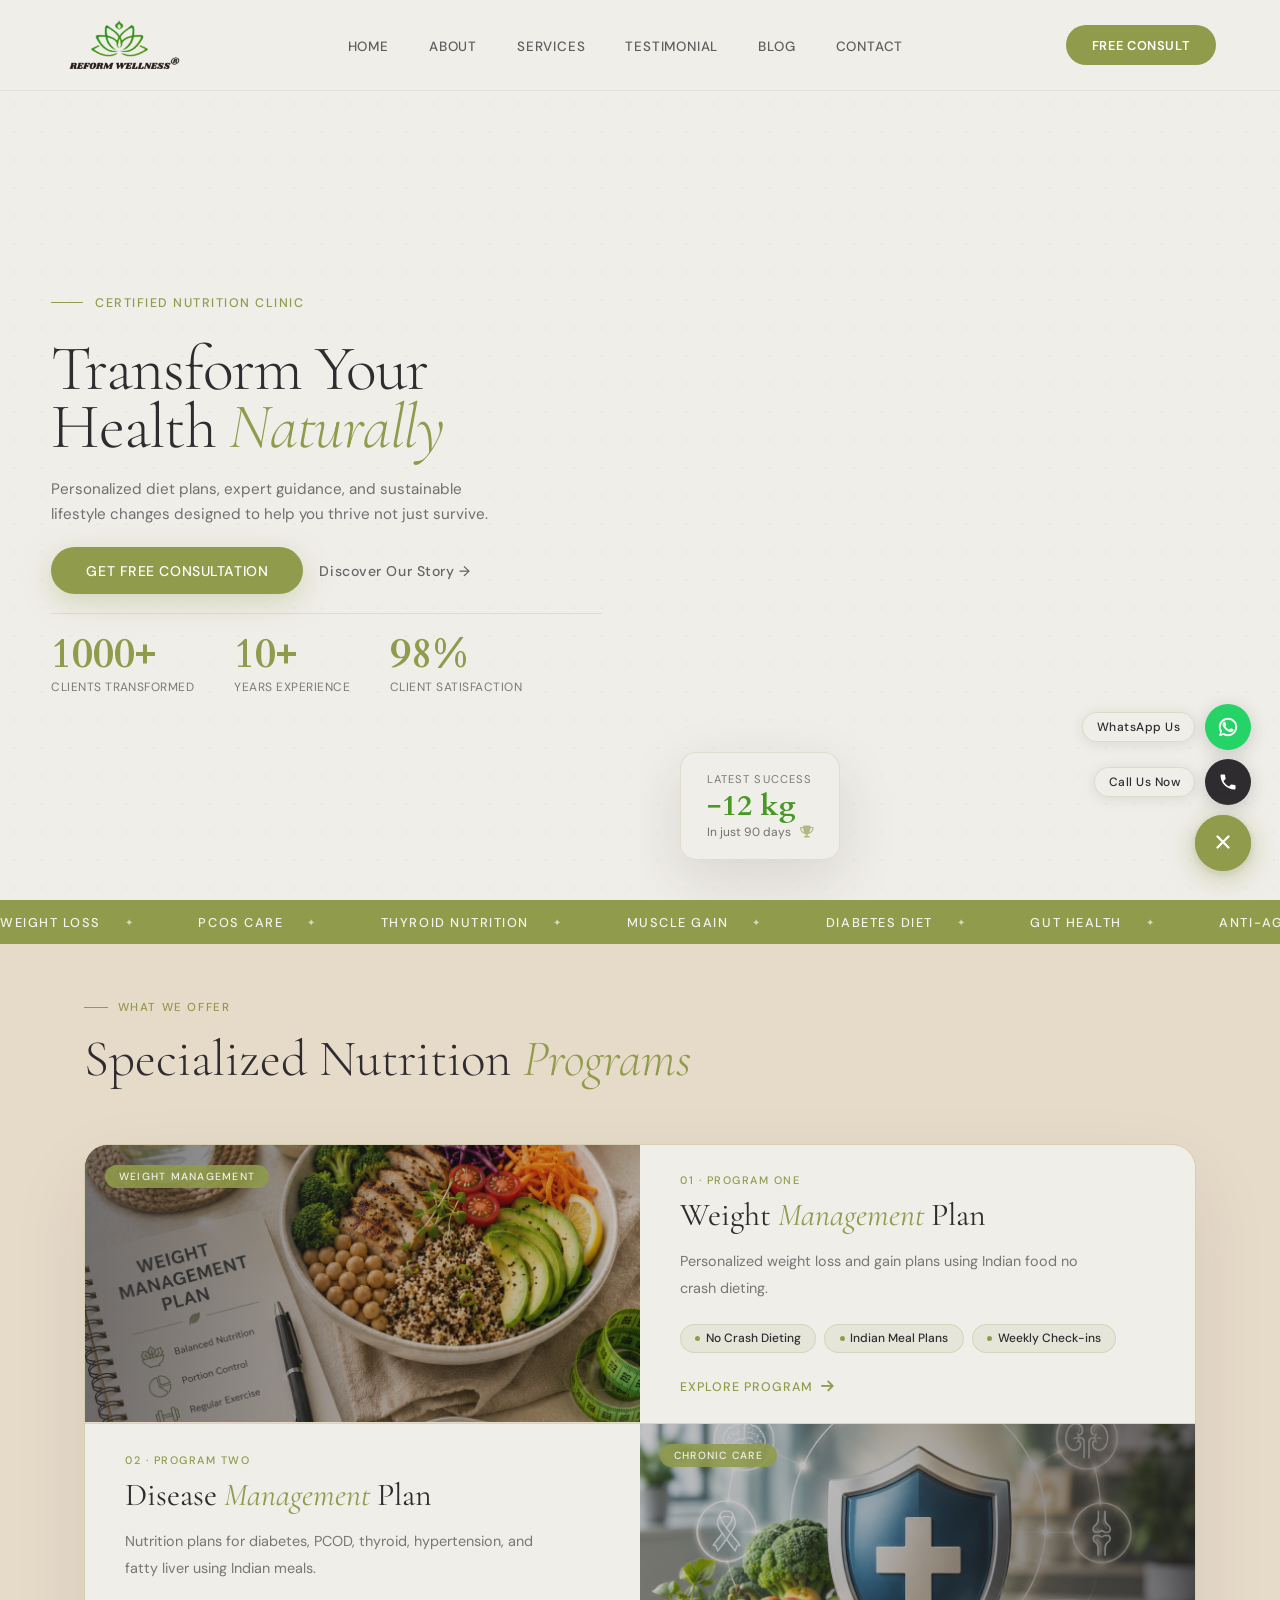
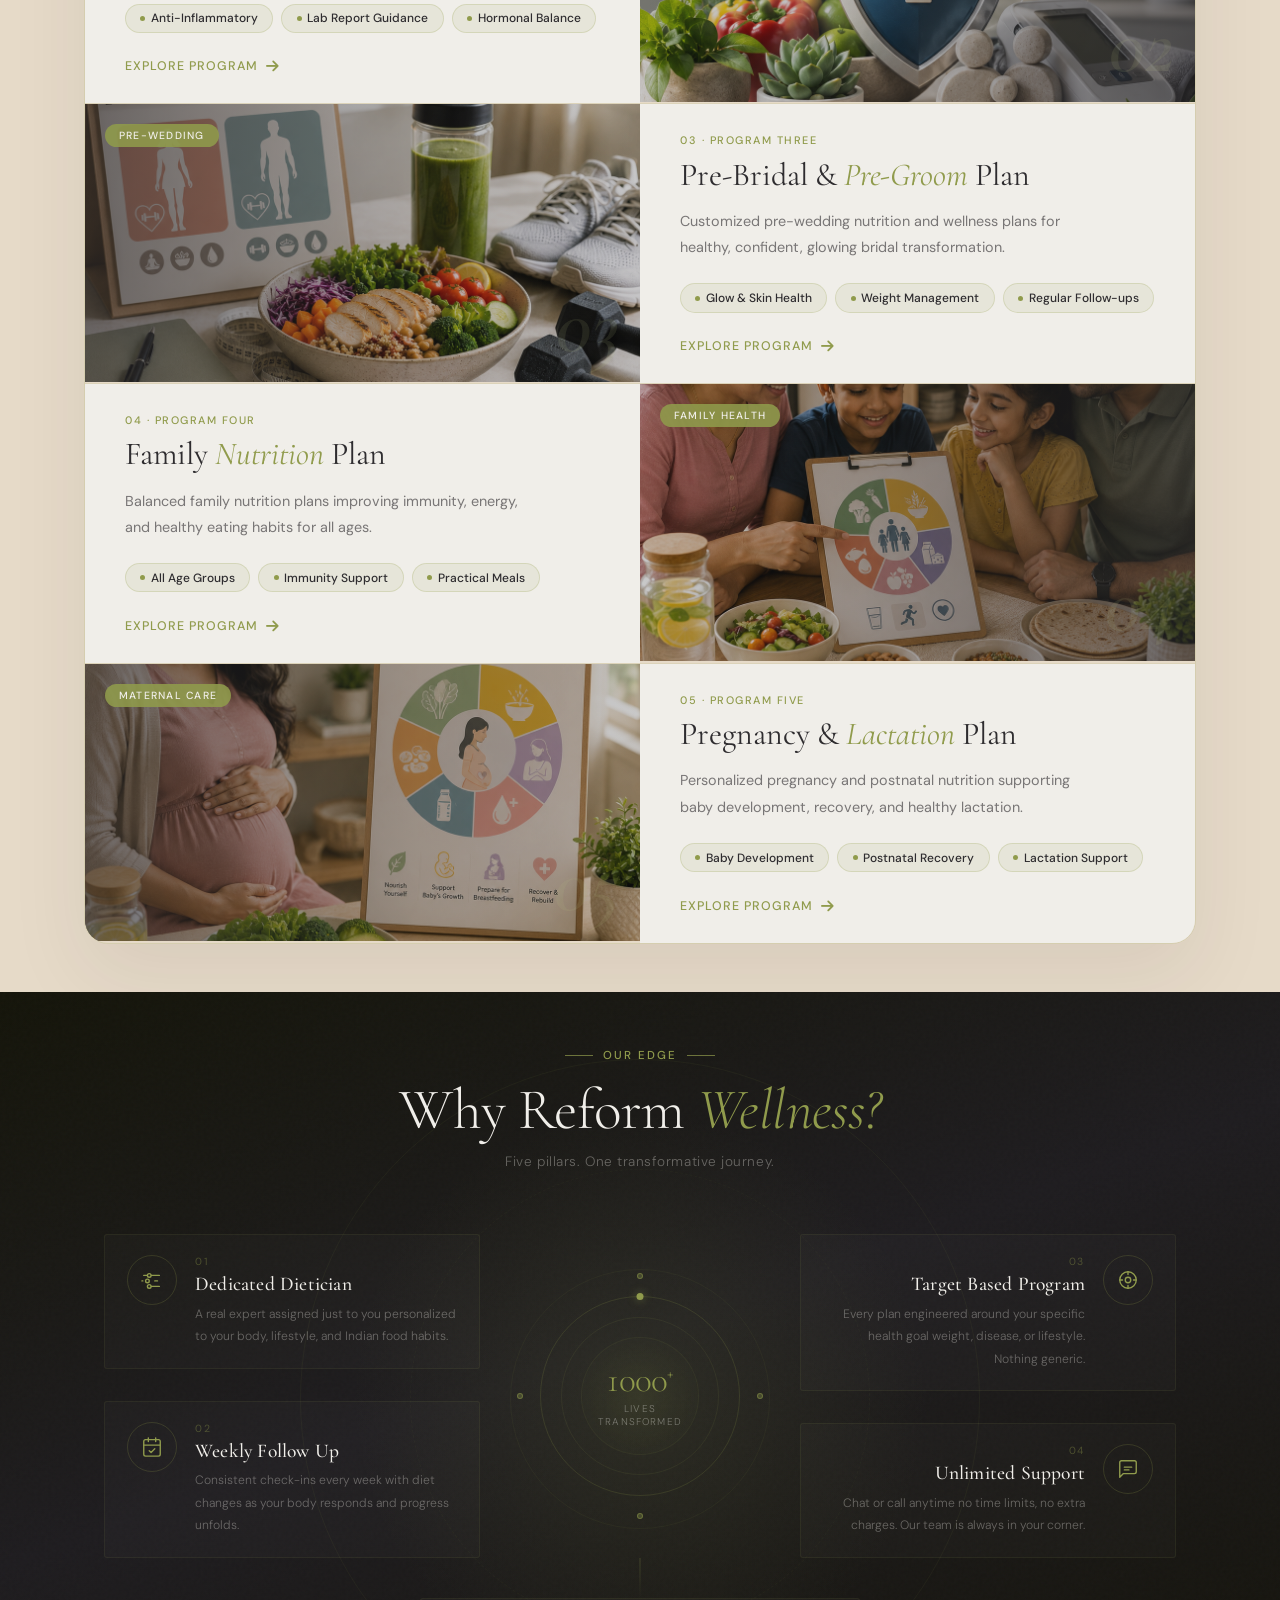
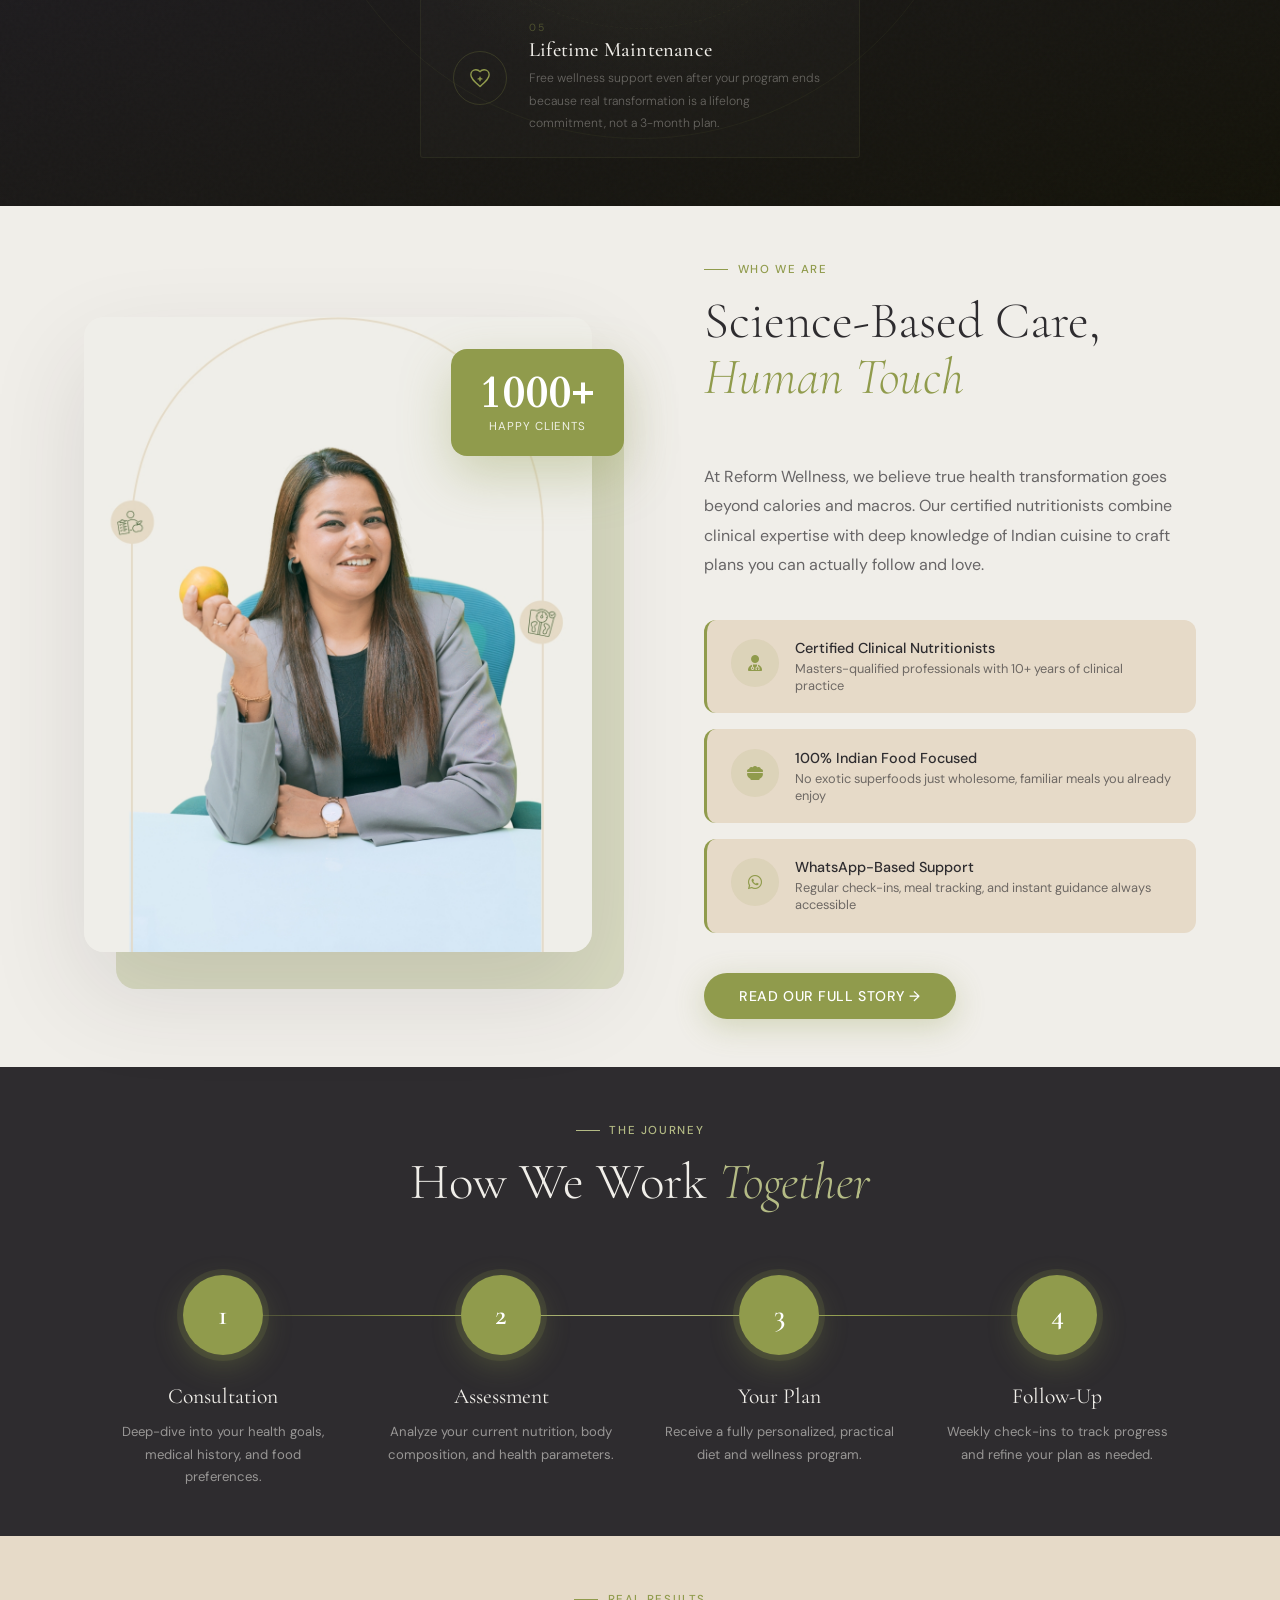
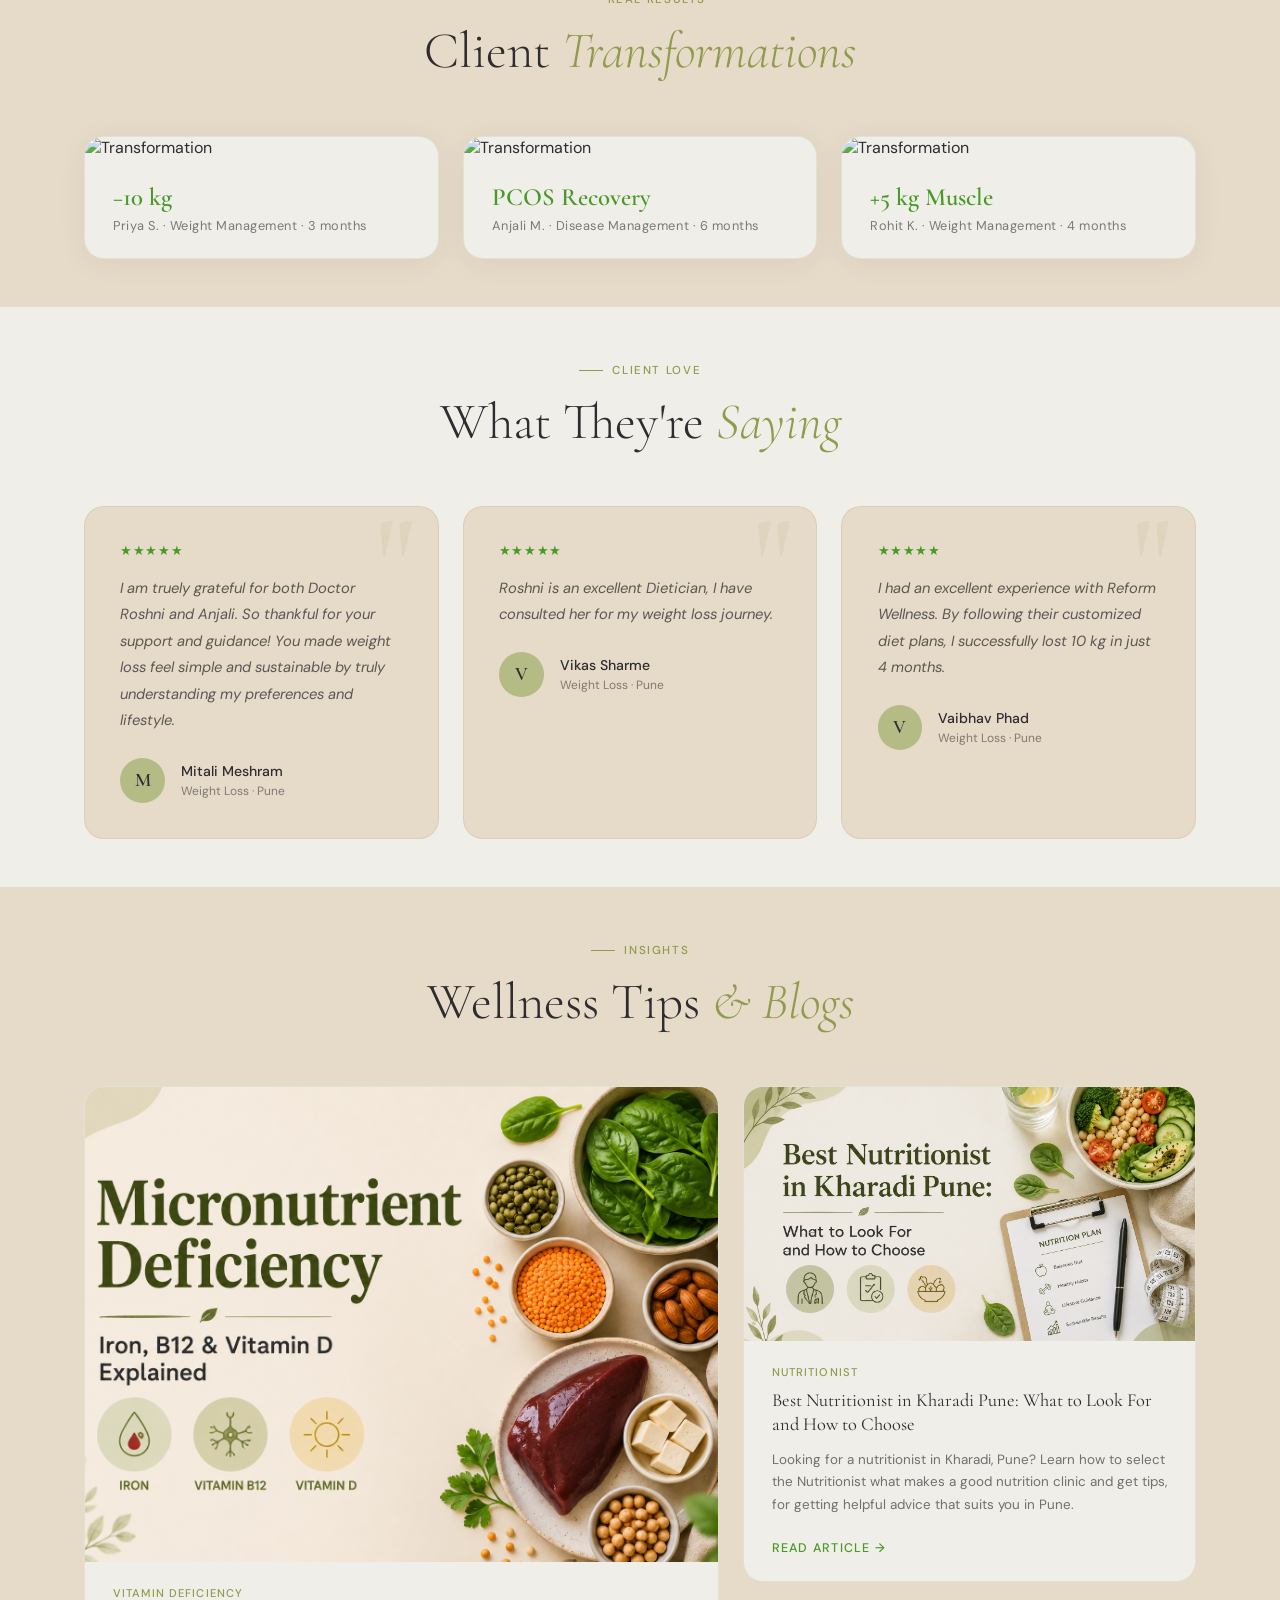
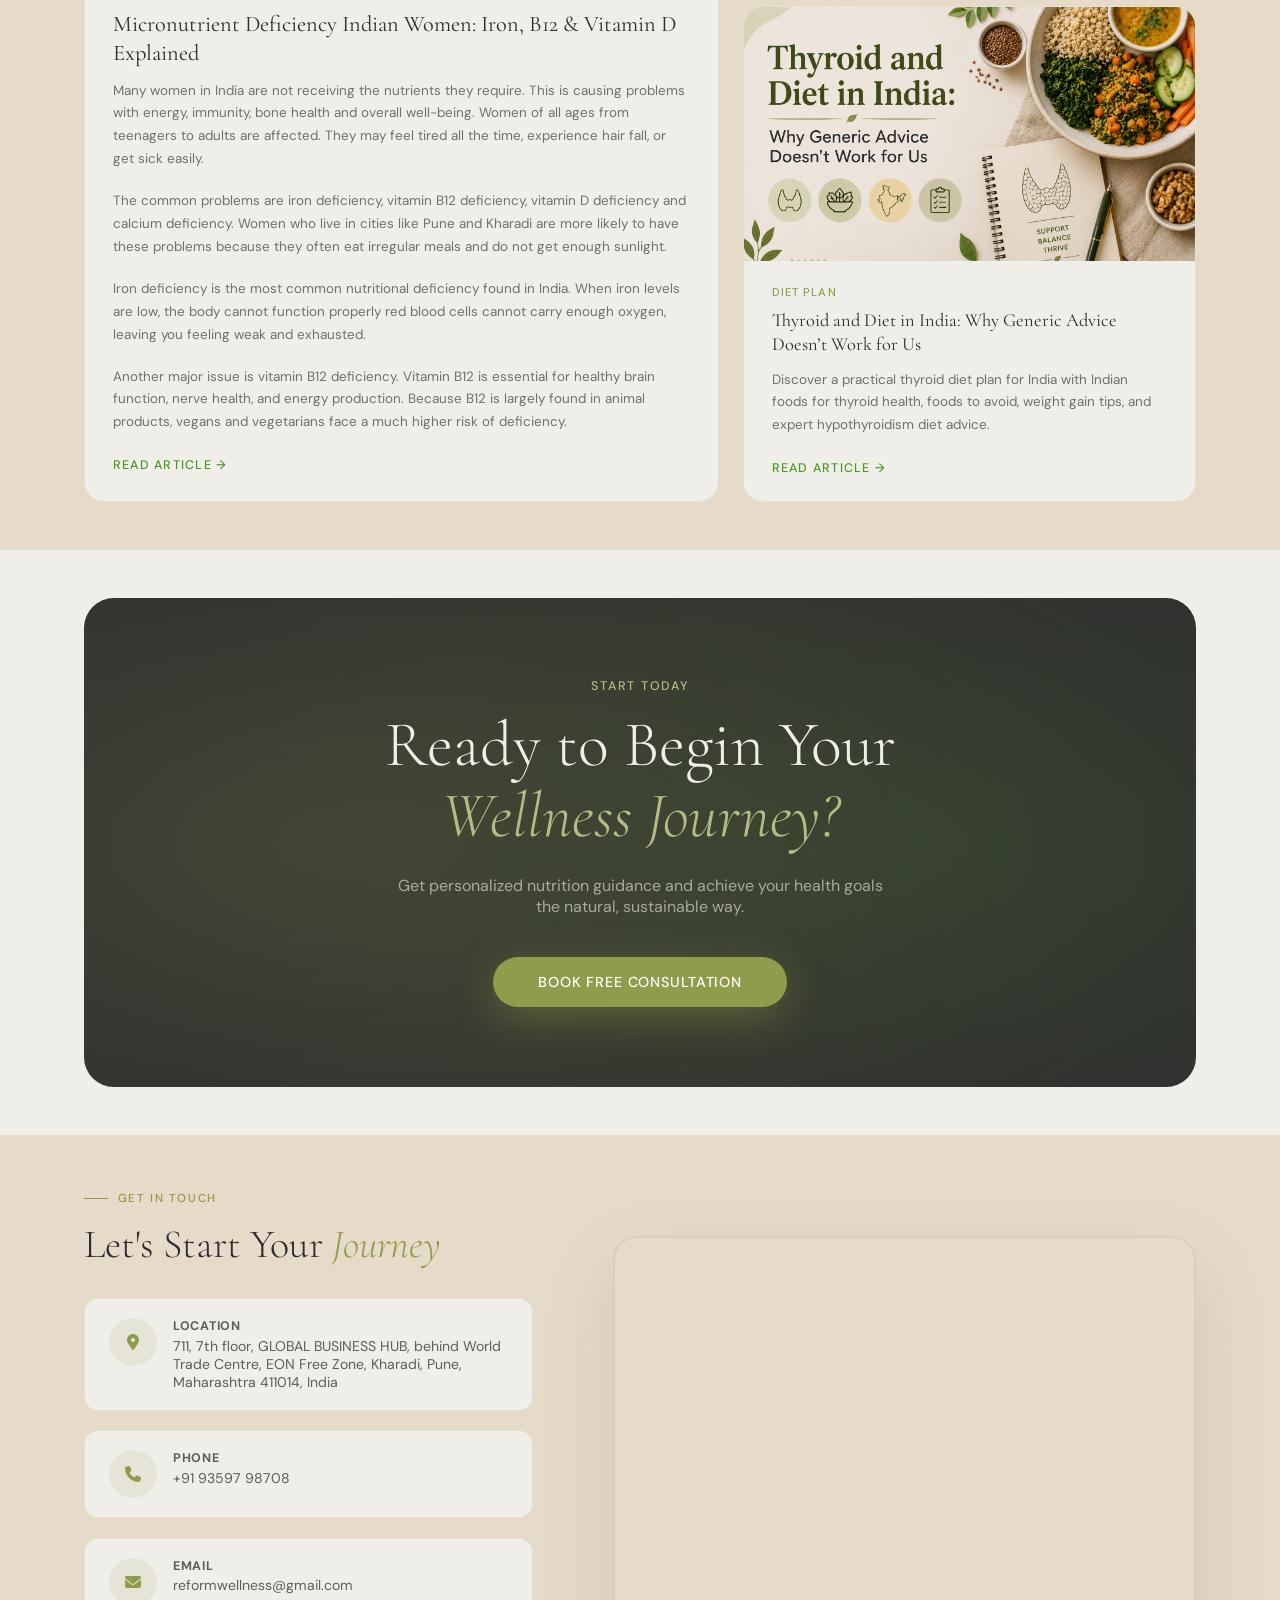
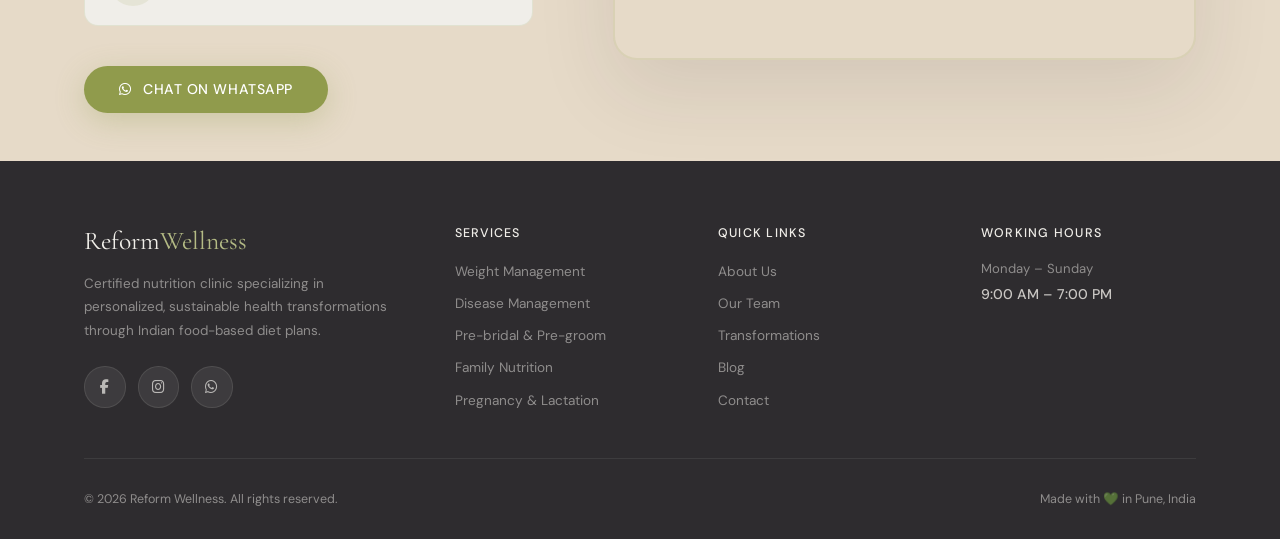
==== index.html @ aa0cdbda "updates" ====
<!DOCTYPE html>
<html lang="en">

<head>
    <meta charset="UTF-8" />
    <meta name="viewport" content="width=device-width, initial-scale=1.0" />
    <title>Reform Wellness- Nutrition & Diet Clinic</title>
    <link rel="icon" type="image/x-icon" href="/favicon_io/favicon.ico" />
    <link rel="stylesheet" href="https://cdnjs.cloudflare.com/ajax/libs/font-awesome/6.7.2/css/all.min.css" />
    <link
        href="https://fonts.googleapis.com/css2?family=Cormorant+Garamond:ital,wght@0,300;0,400;0,600;1,300;1,400&family=DM+Sans:wght@300;400;500;600&display=swap"
        rel="stylesheet" />
    <link href="https://fonts.googleapis.com/css2?family=Cardo:wght@400;700&display=swap" rel="stylesheet">
    <link rel="stylesheet" href="/css/style.css">
</head>

<body>

    <div id="navbar"></div>

    <section class="hero">
        <div class="hero-bg-pattern"></div>
        <div class="hero-left">
            <span class="hero-tag">Certified Nutrition Clinic</span>
            <h1 class="hero-h1">
                <span>Transform Your</span><br>
                <span>Health</span>
                <em>Naturally</em>
            </h1>
            <p class="hero-sub">Personalized diet plans, expert guidance, and sustainable lifestyle changes designed to
                help you thrive not just survive.</p>
            <div class="hero-actions">
                <a href="https://wa.me/919359798708" target="_blank" class="btn-primary">Get Free Consultation</a>
                <a href="#about" class="btn-ghost">Discover Our Story →</a>
            </div>
            <div class="hero-stats">
                <div>
                    <div class="hero-stat-num">1000+</div>
                    <div class="hero-stat-label">Clients Transformed</div>
                </div>
                <div>
                    <div class="hero-stat-num">10+</div>
                    <div class="hero-stat-label">Years Experience</div>
                </div>
                <div>
                    <div class="hero-stat-num">98%</div>
                    <div class="hero-stat-label">Client Satisfaction</div>
                </div>
            </div>
        </div>
        <div class="hero-right">
            <div class="hero-img-overlay"></div>
            <div class="hero-badge">
                <div class="hero-badge-title">Latest Success</div>
                <div class="hero-badge-val">−12 kg</div>
                <div class="hero-badge-sub">In just 90 days <i class="fa-solid fa-trophy"></i></div>
            </div>
        </div>
    </section>

    <div class="marquee-wrap">
        <div class="marquee-track">
            <span class="marquee-item">Weight Loss</span>
            <span class="marquee-item">PCOS Care</span>
            <span class="marquee-item">Thyroid Nutrition</span>
            <span class="marquee-item">Muscle Gain</span>
            <span class="marquee-item">Diabetes Diet</span>
            <span class="marquee-item">Gut Health</span>
            <span class="marquee-item">Anti-Aging Nutrition</span>
            <span class="marquee-item">Indian Meal Plans</span>
            <span class="marquee-item">Weight Loss</span>
            <span class="marquee-item">PCOS Care</span>
            <span class="marquee-item">Thyroid Nutrition</span>
            <span class="marquee-item">Muscle Gain</span>
            <span class="marquee-item">Diabetes Diet</span>
            <span class="marquee-item">Gut Health</span>
            <span class="marquee-item">Anti-Aging Nutrition</span>
            <span class="marquee-item">Indian Meal Plans</span>
        </div>
    </div>

    <section class="services" id="services">
        <div class="container">

            <div class="fade-up">
                <span class="section-label">What We Offer</span>
                <h2 class="section-title">Specialized Nutrition <em>Programs</em></h2>
            </div>

            <div class="services-grid fade-up">

                <!-- 01 Weight Management -->
                <div class="svc-row">
                    <div class="svc-img-col">
                        <img src="/images/services/weight-management.webp" alt="Weight Management Plan" />
                        <div class="svc-img-overlay"></div>
                        <span class="svc-img-tag">Weight Management</span>
                        <span class="svc-img-num">01</span>
                    </div>
                    <div class="svc-text-col">
                        <div class="svc-prog-num">01 · Program One</div>
                        <h3 class="svc-title">Weight <em>Management</em> Plan</h3>
                        <p class="svc-desc">
                            Personalized weight loss and gain plans using Indian food no crash dieting.
                        </p>
                        <div class="svc-pills">
                            <span class="svc-pill"><span class="svc-pill-dot"></span>No Crash Dieting</span>
                            <span class="svc-pill"><span class="svc-pill-dot"></span>Indian Meal Plans</span>
                            <span class="svc-pill"><span class="svc-pill-dot"></span>Weekly Check-ins</span>
                        </div>
                        <a href="/services/#weight-management" class="svc-link">Explore Program <i
                                class="fa-solid fa-arrow-right"></i></a>
                    </div>
                </div>

                <!-- 02 Disease Management -->
                <div class="svc-row flip">
                    <div class="svc-text-col">
                        <div class="svc-prog-num">02 · Program Two</div>
                        <h3 class="svc-title">Disease <em>Management</em> Plan</h3>
                        <p class="svc-desc">
                            Nutrition plans for diabetes, PCOD, thyroid, hypertension, and fatty liver using Indian
                            meals.
                        </p>
                        <div class="svc-pills">
                            <span class="svc-pill"><span class="svc-pill-dot"></span>Anti-Inflammatory</span>
                            <span class="svc-pill"><span class="svc-pill-dot"></span>Lab Report Guidance</span>
                            <span class="svc-pill"><span class="svc-pill-dot"></span>Hormonal Balance</span>
                        </div>
                        <a href="/services/#disease-management" class="svc-link">Explore Program <i
                                class="fa-solid fa-arrow-right"></i></a>
                    </div>
                    <div class="svc-img-col">
                        <img src="/images/services/disease-management.webp" alt="Disease Management Plan" />
                        <div class="svc-img-overlay"></div>
                        <span class="svc-img-tag">Chronic Care</span>
                        <span class="svc-img-num">02</span>
                    </div>
                </div>

                <!-- 03 Pre-Bridal -->
                <div class="svc-row">
                    <div class="svc-img-col">
                        <img src="/images/services/pre-plan.webp" alt="Pre-Bridal & Pre-Groom Plan" />
                        <div class="svc-img-overlay"></div>
                        <span class="svc-img-tag">Pre-Wedding</span>
                        <span class="svc-img-num">03</span>
                    </div>
                    <div class="svc-text-col">
                        <div class="svc-prog-num">03 · Program Three</div>
                        <h3 class="svc-title">Pre-Bridal & <em>Pre-Groom</em> Plan</h3>
                        <p class="svc-desc">
                            Customized pre-wedding nutrition and wellness plans for healthy, confident, glowing bridal
                            transformation.
                        </p>
                        <div class="svc-pills">
                            <span class="svc-pill"><span class="svc-pill-dot"></span>Glow & Skin Health</span>
                            <span class="svc-pill"><span class="svc-pill-dot"></span>Weight Management</span>
                            <span class="svc-pill"><span class="svc-pill-dot"></span>Regular Follow-ups</span>
                        </div>
                        <a href="/services/#pre-plan" class="svc-link">Explore Program <i
                                class="fa-solid fa-arrow-right"></i></a>
                    </div>
                </div>

                <!-- 04 Family Nutrition -->
                <div class="svc-row flip">
                    <div class="svc-text-col">
                        <div class="svc-prog-num">04 · Program Four</div>
                        <h3 class="svc-title">Family <em>Nutrition</em> Plan</h3>
                        <p class="svc-desc">
                            Balanced family nutrition plans improving immunity, energy, and healthy eating habits for
                            all ages.
                        </p>
                        <div class="svc-pills">
                            <span class="svc-pill"><span class="svc-pill-dot"></span>All Age Groups</span>
                            <span class="svc-pill"><span class="svc-pill-dot"></span>Immunity Support</span>
                            <span class="svc-pill"><span class="svc-pill-dot"></span>Practical Meals</span>
                        </div>
                        <a href="/services/#family-plan" class="svc-link">Explore Program <i
                                class="fa-solid fa-arrow-right"></i></a>
                    </div>
                    <div class="svc-img-col">
                        <img src="/images/services/family-nutrition.webp" alt="Family Nutrition Plan" />
                        <div class="svc-img-overlay"></div>
                        <span class="svc-img-tag">Family Health</span>
                        <span class="svc-img-num">04</span>
                    </div>
                </div>

                <!-- 05 Pregnancy -->
                <div class="svc-row">
                    <div class="svc-img-col">
                        <img src="/images/services/pregnancy-plan.webp" alt="Pregnancy & Lactation Plan" />
                        <div class="svc-img-overlay"></div>
                        <span class="svc-img-tag">Maternal Care</span>
                        <span class="svc-img-num">05</span>
                    </div>
                    <div class="svc-text-col">
                        <div class="svc-prog-num">05 · Program Five</div>
                        <h3 class="svc-title">Pregnancy & <em>Lactation</em> Plan</h3>
                        <p class="svc-desc">
                            Personalized pregnancy and postnatal nutrition supporting baby development, recovery, and
                            healthy lactation.
                        </p>
                        <div class="svc-pills">
                            <span class="svc-pill"><span class="svc-pill-dot"></span>Baby Development</span>
                            <span class="svc-pill"><span class="svc-pill-dot"></span>Postnatal Recovery</span>
                            <span class="svc-pill"><span class="svc-pill-dot"></span>Lactation Support</span>
                        </div>
                        <a href="/services/#pregnancy-plan" class="svc-link">Explore Program <i
                                class="fa-solid fa-arrow-right"></i></a>
                    </div>
                </div>
            </div>
        </div>
    </section>

    <section class="why">

        <div class="why-grain"></div>

        <!-- Decorative orbit rings -->
        <div class="why-orbit why-orbit-1"></div>
        <div class="why-orbit why-orbit-2"></div>
        <div class="why-orbit why-orbit-3"></div>

        <div class="container">

            <!-- ── Section Header ── -->
            <div class="why-header fade-up">
                <div class="why-eyebrow">Our Edge</div>
                <h2 class="why-title">Why Reform <em>Wellness?</em></h2>
                <p class="why-subtitle">Five pillars. One transformative journey.</p>
            </div>

            <!-- ── Spoke Layout ── -->
            <div class="why-spoke-wrap fade-up fade-up-delay-1">

                <!-- Top 3-column row: Left | Center Ring | Right -->
                <div class="why-spoke-main">

                    <!-- LEFT column: pillars 01 & 02 -->
                    <div class="why-col">

                        <!-- Pillar 01 -->
                        <div class="why-pillar">
                            <div class="why-pillar-icon">
                                <svg viewBox="0 0 24 24">
                                    <path
                                        d="M20 7h-9m0 0a2 2 0 1 0-4 0m4 0a2 2 0 1 1-4 0M3 7h4m8 6h3m-9 0a2 2 0 1 0-4 0m4 0a2 2 0 1 1-4 0m-4 0h1m10 6h3M7 19a2 2 0 1 0 4 0m-4 0a2 2 0 1 1 4 0m0 0h9" />
                                </svg>
                            </div>
                            <div class="why-pillar-body">
                                <span class="why-pillar-num">01</span>
                                <h4 class="why-pillar-title">Dedicated Dietician</h4>
                                <p class="why-pillar-desc">A real expert assigned just to you personalized to your
                                    body, lifestyle, and Indian food habits.</p>
                            </div>
                            <div class="why-pillar-accent"></div>
                        </div>

                        <!-- Pillar 02 -->
                        <div class="why-pillar">
                            <div class="why-pillar-icon">
                                <svg viewBox="0 0 24 24">
                                    <rect x="3" y="4" width="18" height="18" rx="2" />
                                    <path d="M16 2v4M8 2v4M3 10h18M9 16l2 2 4-4" />
                                </svg>
                            </div>
                            <div class="why-pillar-body">
                                <span class="why-pillar-num">02</span>
                                <h4 class="why-pillar-title">Weekly Follow Up</h4>
                                <p class="why-pillar-desc">Consistent check-ins every week with diet changes as your
                                    body responds and progress unfolds.</p>
                            </div>
                            <div class="why-pillar-accent"></div>
                        </div>

                    </div><!-- /why-col left -->

                    <!-- CENTER: Ring with stat -->
                    <div class="why-center">
                        <div class="why-center-ring-outer">
                            <!-- spoke dots at edges -->
                            <div class="why-spoke-dot why-spoke-dot-l"></div>
                            <div class="why-spoke-dot why-spoke-dot-r"></div>
                            <div class="why-spoke-dot why-spoke-dot-tl"></div>
                            <div class="why-spoke-dot why-spoke-dot-bl"></div>

                            <div class="why-center-ring-mid">
                                <div class="why-center-ring-inner">
                                    <div class="why-center-num">1000<sup>+</sup></div>
                                    <div class="why-center-label">Lives<br>Transformed</div>
                                </div>
                            </div>
                        </div>
                    </div><!-- /why-center -->

                    <!-- RIGHT column: pillars 03 & 04 -->
                    <div class="why-col why-col-right">

                        <!-- Pillar 03 -->
                        <div class="why-pillar">
                            <div class="why-pillar-icon">
                                <svg viewBox="0 0 24 24">
                                    <circle cx="12" cy="12" r="9" />
                                    <circle cx="12" cy="12" r="3" />
                                    <path d="M12 3v3M12 18v3M3 12h3M18 12h3" />
                                </svg>
                            </div>
                            <div class="why-pillar-body">
                                <span class="why-pillar-num">03</span>
                                <h4 class="why-pillar-title">Target Based Program</h4>
                                <p class="why-pillar-desc">Every plan engineered around your specific health goal
                                    weight, disease, or lifestyle. Nothing generic.</p>
                            </div>
                            <div class="why-pillar-accent"></div>
                        </div>

                        <!-- Pillar 04 -->
                        <div class="why-pillar">
                            <div class="why-pillar-icon">
                                <svg viewBox="0 0 24 24">
                                    <path d="M21 15a2 2 0 0 1-2 2H7l-4 4V5a2 2 0 0 1 2-2h14a2 2 0 0 1 2 2z" />
                                    <path d="M8 10h8M8 13h5" />
                                </svg>
                            </div>
                            <div class="why-pillar-body">
                                <span class="why-pillar-num">04</span>
                                <h4 class="why-pillar-title">Unlimited Support</h4>
                                <p class="why-pillar-desc">Chat or call anytime no time limits, no extra charges. Our
                                    team is always in your corner.</p>
                            </div>
                            <div class="why-pillar-accent"></div>
                        </div>

                    </div><!-- /why-col right -->

                </div><!-- /why-spoke-main -->

                <!-- BOTTOM: Pillar 05 centered -->
                <div class="why-spoke-bottom fade-up fade-up-delay-2">
                    <div class="why-pillar-bottom">
                        <div class="why-pillar-icon">
                            <svg viewBox="0 0 24 24">
                                <path
                                    d="M12 21.35l-1.45-1.32C5.4 15.36 2 12.28 2 8.5 2 5.42 4.42 3 7.5 3c1.74 0 3.41.81 4.5 2.09C13.09 3.81 14.76 3 16.5 3 19.58 3 22 5.42 22 8.5c0 3.78-3.4 6.86-8.55 11.54L12 21.35z" />
                                <path d="M12 11v4M10 13h4" />
                            </svg>
                        </div>
                        <div class="why-pillar-body">
                            <span class="why-pillar-num">05</span>
                            <h4 class="why-pillar-title">Lifetime Maintenance</h4>
                            <p class="why-pillar-desc">Free wellness support even after your program ends because real
                                transformation is a lifelong commitment, not a 3-month plan.</p>
                        </div>
                        <div class="why-pillar-accent"></div>
                    </div>
                </div>
            </div>

        </div>
    </section>

    <section class="about" id="about">
        <div class="container">
            <div class="about-grid">
                <div class="about-img-wrap fade-up">
                    <div class="about-img-bg"></div>
                    <img src="/images/owner/owner6.webp" class="about-img" alt="Nutritionist" />
                    <div class="about-accent-card">
                        <div class="about-accent-num">1000+</div>
                        <div class="about-accent-txt">Happy Clients</div>
                    </div>
                </div>
                <div class="about-text fade-up">
                    <span class="section-label">Who We Are</span>
                    <h2 class="section-title">Science-Based Care,<br><em>Human Touch</em></h2>
                    <p class="about-body">At Reform Wellness, we believe true health transformation goes beyond calories
                        and macros. Our certified nutritionists combine clinical expertise with deep knowledge of Indian
                        cuisine to craft plans you can actually follow and love.</p>
                    <div class="about-features">
                        <div class="about-feat">
                            <span class="about-feat-icon"><i class="fa-solid fa-user-doctor"></i></span>
                            <div>
                                <div class="about-feat-title">Certified Clinical Nutritionists</div>
                                <div class="about-feat-desc">Masters-qualified professionals with 10+ years of clinical
                                    practice</div>
                            </div>
                        </div>
                        <div class="about-feat">
                            <span class="about-feat-icon"><i class="fa-solid fa-bowl-food"></i></span>
                            <div>
                                <div class="about-feat-title">100% Indian Food Focused</div>
                                <div class="about-feat-desc">No exotic superfoods just wholesome, familiar meals you
                                    already enjoy</div>
                            </div>
                        </div>
                        <div class="about-feat">
                            <span class="about-feat-icon"><i class="fa-brands fa-whatsapp"></i></span>
                            <div>
                                <div class="about-feat-title">WhatsApp-Based Support</div>
                                <div class="about-feat-desc">Regular check-ins, meal tracking, and instant guidance
                                    always accessible</div>
                            </div>
                        </div>
                    </div>
                    <a href="/about/" class="btn-primary" style="display:inline-block;">Read Our Full Story →</a>
                </div>
            </div>
        </div>
    </section>

    <section class="process" id="process">
        <div class="container">
            <div class="fade-up" style="text-align:center; margin-bottom:0;">
                <span class="section-label">The Journey</span>
                <h2 class="section-title" style="color:var(--light);">How We Work <em
                        style="color:var(--secondary);">Together</em></h2>
            </div>
            <div class="process-steps fade-up">
                <div class="process-step">
                    <div class="ps-num">1</div>
                    <h4 class="ps-title">Consultation</h4>
                    <p class="ps-desc">Deep-dive into your health goals, medical history, and food preferences.</p>
                </div>
                <div class="process-step">
                    <div class="ps-num">2</div>
                    <h4 class="ps-title">Assessment</h4>
                    <p class="ps-desc">Analyze your current nutrition, body composition, and health parameters.</p>
                </div>
                <div class="process-step">
                    <div class="ps-num">3</div>
                    <h4 class="ps-title">Your Plan</h4>
                    <p class="ps-desc">Receive a fully personalized, practical diet and wellness program.</p>
                </div>
                <div class="process-step">
                    <div class="ps-num">4</div>
                    <h4 class="ps-title">Follow-Up</h4>
                    <p class="ps-desc">Weekly check-ins to track progress and refine your plan as needed.</p>
                </div>
            </div>
        </div>
    </section>

    <section class="transforms">
        <div class="container">
            <div class="fade-up" style="text-align:center;">
                <span class="section-label">Real Results</span>
                <h2 class="section-title">Client <em>Transformations</em></h2>
            </div>
            <div class="transforms-grid fade-up">
                <div class="transform-card">
                    <img src="https://images.unsplash.com/photo-1571019614242-c5c5dee9f50b?w=500&q=80"
                        class="transform-img" alt="Transformation" />
                    <div class="transform-body">
                        <div class="transform-result">−10 kg</div>
                        <div class="transform-name">Priya S. · Weight Management · 3 months</div>
                    </div>
                </div>
                <div class="transform-card">
                    <img src="https://images.unsplash.com/photo-1544367567-0f2fcb009e0b?w=500&q=80"
                        class="transform-img" alt="Transformation" />
                    <div class="transform-body">
                        <div class="transform-result">PCOS Recovery</div>
                        <div class="transform-name">Anjali M. · Disease Management · 6 months</div>
                    </div>
                </div>
                <div class="transform-card">
                    <img src="https://images.unsplash.com/photo-1534438327276-14e5300c3a48?w=500&q=80"
                        class="transform-img" alt="Transformation" />
                    <div class="transform-body">
                        <div class="transform-result">+5 kg Muscle</div>
                        <div class="transform-name">Rohit K. · Weight Management · 4 months</div>
                    </div>
                </div>
            </div>
        </div>
    </section>

    <section class="testimonials">
        <div class="container">
            <div class="fade-up" style="text-align:center;">
                <span class="section-label">Client Love</span>
                <h2 class="section-title">What They're <em>Saying</em></h2>
            </div>
            <div class="testi-grid fade-up">
                <div class="testi-card">
                    <div class="testi-stars">★★★★★</div>
                    <p class="testi-quote">I am truely grateful for both Doctor Roshni and Anjali. So thankful for your
                        support and guidance! You made weight loss feel simple and sustainable by truly understanding my
                        preferences and lifestyle.</p>
                    <div class="testi-author">
                        <div class="testi-avatar">M</div>
                        <div>
                            <div class="testi-name">Mitali Meshram</div>
                            <div class="testi-meta">Weight Loss · Pune</div>
                        </div>
                    </div>
                </div>
                <div class="testi-card">
                    <div class="testi-stars">★★★★★</div>
                    <p class="testi-quote">Roshni is an excellent Dietician, I have consulted her for my weight loss
                        journey.</p>
                    <div class="testi-author">
                        <div class="testi-avatar">V</div>
                        <div>
                            <div class="testi-name">Vikas Sharme</div>
                            <div class="testi-meta">Weight Loss · Pune</div>
                        </div>
                    </div>
                </div>
                <div class="testi-card">
                    <div class="testi-stars">★★★★★</div>
                    <p class="testi-quote">I had an excellent experience with Reform Wellness. By following their
                        customized diet plans, I successfully lost 10 kg in just 4 months.</p>
                    <div class="testi-author">
                        <div class="testi-avatar">V</div>
                        <div>
                            <div class="testi-name">Vaibhav Phad</div>
                            <div class="testi-meta">Weight Loss · Pune</div>
                        </div>
                    </div>
                </div>
            </div>
        </div>
    </section>

    <section class="blog" id="blog">
        <div class="container">
            <div class="fade-up" style="text-align:center;">
                <span class="section-label">Insights</span>
                <h2 class="section-title">Wellness Tips <em>&amp; Blogs</em></h2>
            </div>
            <div class="blog-grid fade-up">
                <div class="blog-card featured">
                    <img src="images/blog/vitamin.webp" class="blog-img" alt="Blog" />
                    <div class="blog-body">
                        <div class="blog-tag">Vitamin Deficiency</div>
                        <h4 class="blog-title">Micronutrient Deficiency Indian Women: Iron, B12 & Vitamin D Explained
                        </h4>
                        <p class="blog-excerpt">Many women in India are not receiving the nutrients they require. This
                            is causing problems with energy, immunity, bone health and overall well-being. Women of all
                            ages from teenagers to adults are affected. They may feel tired all the time, experience
                            hair fall, or get sick easily.
                        </p>
                        <p class="blog-excerpt">The common problems are iron deficiency, vitamin B12 deficiency, vitamin
                            D deficiency and calcium deficiency. Women who live in cities like Pune and Kharadi are more
                            likely to have these problems because they often eat irregular meals and do not get enough
                            sunlight.
                        </p>
                        <p class="blog-excerpt">Iron deficiency is the most common nutritional deficiency found in
                            India. When iron levels are low, the body cannot function properly red blood cells cannot
                            carry enough oxygen, leaving you feeling weak and exhausted.
                        </p>
                        <p class="blog-excerpt">Another major issue is vitamin B12 deficiency. Vitamin B12 is essential
                            for healthy brain function, nerve health, and energy production. Because B12 is largely
                            found in animal products, vegans and vegetarians face a much higher risk of deficiency.
                        </p>
                        <a href="blog/" class="blog-link">Read Article →</a>
                    </div>
                </div>
                <div class="blog-right-col">
                    <div class="blog-card">
                        <img src="images/blog/best-nutrition.webp" class="blog-img" alt="Blog" />
                        <div class="blog-body">
                            <div class="blog-tag">Nutritionist</div>
                            <h4 class="blog-title">Best Nutritionist in Kharadi Pune: What to Look For and How to Choose
                            </h4>
                            <p class="blog-excerpt">Looking for a nutritionist in Kharadi, Pune? Learn how to select the
                                Nutritionist what makes a good nutrition clinic and get tips, for getting helpful advice
                                that suits you in Pune.</p>
                            <a href="blog/" class="blog-link">Read Article →</a>
                        </div>
                    </div>
                    <div class="blog-card">
                        <img src="images/blog/diet-plan.webp" class="blog-img" alt="Blog" />
                        <div class="blog-body">
                            <div class="blog-tag">Diet Plan</div>
                            <h4 class="blog-title">Thyroid and Diet in India: Why Generic Advice Doesn’t Work for Us
                            </h4>
                            <p class="blog-excerpt">Discover a practical thyroid diet plan for India with Indian foods
                                for thyroid health, foods to avoid, weight gain tips, and expert hypothyroidism diet
                                advice.</p>
                            <a href="blog/" class="blog-link">Read Article →</a>
                        </div>
                    </div>
                </div>
            </div>
        </div>
    </section>

    <section class="cta">
        <div class="container">
            <div class="cta-inner fade-up">
                <p class="cta-label">Start Today</p>
                <h2 class="cta-title">Ready to Begin Your<br><em>Wellness Journey?</em></h2>
                <p class="cta-sub">Get personalized nutrition guidance and achieve your health goals the natural,
                    sustainable way.</p>
                <a href="https://wa.me/919359798708" target="_blank" class="cta-btn">Book Free Consultation</a>
            </div>
        </div>
    </section>

    <section class="contact" id="contact">
        <div class="container">
            <div class="contact-grid">
                <div class="contact-info fade-up">
                    <span class="section-label">Get In Touch</span>
                    <h2 class="section-title">Let's Start Your <em>Journey</em></h2>
                    <div class="contact-items" style="margin-top:2rem;">
                        <div class="contact-item">
                            <span class="contact-icon"><i class="fa-solid fa-location-dot"></i></span>
                            <div class="contact-text"><strong>Location</strong>711, 7th floor, GLOBAL BUSINESS HUB,
                                behind World Trade Centre, EON Free Zone, Kharadi, Pune, Maharashtra 411014, India</div>
                        </div>
                        <div class="contact-item">
                            <span class="contact-icon"><i class="fa-solid fa-phone"></i></span>
                            <div class="contact-text"><strong>Phone</strong>+91 93597 98708</div>
                        </div>
                        <div class="contact-item">
                            <span class="contact-icon"> <i class="fa-solid fa-envelope"></i></span>
                            <div class="contact-text"><strong>Email</strong>reformwellness@gmail.com</div>
                        </div>
                    </div>
                    <a href="https://wa.me/919359798708" target="_blank" class="btn-primary contact-wa-btn"
                        style="display:inline-block;"><i class="fa-brands fa-whatsapp"></i> Chat on WhatsApp</a>
                </div>
                <div class="contact-map fade-up">

                    <iframe src="https://www.google.com/maps?q=Reform+Wellness+Clinic+Pune&output=embed" width="100%"
                        height="420" style="border:0; display:block;" allowfullscreen="" loading="lazy"
                        referrerpolicy="no-referrer-when-downgrade">
                    </iframe>

                </div>
            </div>
        </div>
    </section>

    <div id="footer"></div>

    <div class="rw-fab-wrap" id="rwFabWrap">
        <div class="rw-fab-options" id="rwFabOpts">
            <a href="https://wa.me/919359798708" target="_blank" class="rw-fab-option" aria-label="Chat on WhatsApp">
                <span class="rw-fab-label">WhatsApp Us</span>
                <div class="rw-fab-icon rw-wa">
                    <svg width="22" height="22" viewBox="0 0 24 24" fill="none" aria-hidden="true">
                        <path
                            d="M17.472 14.382c-.297-.149-1.758-.867-2.03-.967-.273-.099-.471-.148-.67.15-.197.297-.767.966-.94 1.164-.173.199-.347.223-.644.075-.297-.15-1.255-.463-2.39-1.475-.883-.788-1.48-1.761-1.653-2.059-.173-.297-.018-.458.13-.606.134-.133.298-.347.446-.52.149-.174.198-.298.298-.497.099-.198.05-.371-.025-.52-.075-.149-.669-1.612-.916-2.207-.242-.579-.487-.5-.669-.51-.173-.008-.371-.01-.57-.01-.198 0-.52.074-.792.372-.272.297-1.04 1.016-1.04 2.479 0 1.462 1.065 2.875 1.213 3.074.149.198 2.096 3.2 5.077 4.487.709.306 1.262.489 1.694.625.712.227 1.36.195 1.871.118.571-.085 1.758-.719 2.006-1.413.248-.694.248-1.289.173-1.413-.074-.124-.272-.198-.57-.347z"
                            fill="white" />
                        <path
                            d="M12 2C6.477 2 2 6.477 2 12c0 1.89.525 3.659 1.438 5.168L2 22l4.978-1.402A9.96 9.96 0 0012 22c5.523 0 10-4.477 10-10S17.523 2 12 2zm0 18a8 8 0 01-4.145-1.155l-.295-.175-3.087.87.872-3.011-.193-.31A8 8 0 1112 20z"
                            fill="white" />
                    </svg>
                </div>
            </a>
            <a href="tel:+919359798708" class="rw-fab-option" aria-label="Call us">
                <span class="rw-fab-label">Call Us Now</span>
                <div class="rw-fab-icon rw-call">
                    <svg width="20" height="20" viewBox="0 0 24 24" fill="none" aria-hidden="true">
                        <path
                            d="M6.6 10.8c1.4 2.8 3.8 5.1 6.6 6.6l2.2-2.2c.3-.3.7-.4 1-.2 1.1.4 2.3.6 3.6.6.6 0 1 .4 1 1V20c0 .6-.4 1-1 1C10.6 21 3 13.4 3 4c0-.6.4-1 1-1h3.5c.6 0 1 .4 1 1 0 1.3.2 2.5.6 3.6.1.3 0 .7-.2 1L6.6 10.8z"
                            fill="white" />
                    </svg>
                </div>
            </a>
        </div>
        <div class="rw-fab-main-wrap">
            <div class="rw-fab-pulse"></div>
            <div class="rw-fab-pulse rw-p2"></div>
            <button class="rw-fab-main rw-open" id="rwFabBtn" aria-label="Contact options">
                <span class="rw-ic-msg" aria-hidden="true">
                    <svg width="24" height="24" viewBox="0 0 24 24" fill="none">
                        <path
                            d="M8 12h.01M12 12h.01M16 12h.01M21 12c0 4.418-4.03 8-9 8a9.863 9.863 0 01-4.255-.949L3 20l1.395-3.72C3.512 15.042 3 13.574 3 12c0-4.418 4.03-8 9-8s9 3.582 9 8z"
                            stroke="white" stroke-width="2" stroke-linecap="round" stroke-linejoin="round" />
                    </svg>
                </span>
                <span class="rw-ic-close" aria-hidden="true">
                    <svg width="22" height="22" viewBox="0 0 24 24" fill="none">
                        <path d="M18 6L6 18M6 6l12 12" stroke="white" stroke-width="2.5" stroke-linecap="round" />
                    </svg>
                </span>
            </button>
        </div>
    </div>

    <script src="/js/main.js"></script>
</body>

</html>
---- css/style.css ----
:root {
    --primary: #909B4C;
    --dark: #2E2C2F;
    --secondary: #B4BB85;
    --accent: #489926;
    --light: #F0EEE9;
    --soft: #E6DAC8;
    --drawer-ease: cubic-bezier(0.76, 0, 0.24, 1);
}

*,
*::before,
*::after {
    box-sizing: border-box;
    margin: 0;
    padding: 0;
}

html {
    scroll-behavior: smooth;
}

body {
    font-family: 'DM Sans', sans-serif;
    background: var(--light);
    color: var(--dark);
    overflow-x: clip;
    padding-top: 90px;
}

html,
body {
    overflow-x: clip;
    width: 100%;
    max-width: 100%;
}

body.menu-open {
    overflow: hidden;
}

.serif {
    font-family: 'Cormorant Garamond', serif;
}

#navbar {
    position: fixed;
    top: 0;
    left: 0;
    right: 0;
    z-index: 100000;
    width: 100%;
    overflow: hidden;
}

#navbar nav {
    width: 100%;
    max-width: 100vw;
    position: relative;
    z-index: 9999;
    display: flex;
    align-items: center;
    justify-content: space-between;
    padding: 1.0rem 5%;
    background: rgba(240, 238, 233, 0.92);
    backdrop-filter: blur(18px);
    -webkit-backdrop-filter: blur(18px);
    border-bottom: 1px solid rgba(144, 155, 76, 0.15);
    transition: all 0.3s ease;
    box-sizing: border-box;
}

#navbar nav.scrolled {
    padding: 1.0rem 5%;
    background: rgba(240, 238, 233, 0.98);
    box-shadow: 0 2px 30px rgba(46, 44, 47, 0.06);
}

#navbar .logo {
    display: flex;
    align-items: center;
}

#navbar .nav-logo {
    display: flex;
    align-items: center;
    justify-content: center;
    text-decoration: none;
}

#navbar .nav-logo img {
    height: 58px;
    width: auto;
    object-fit: contain;
    display: block;
    transition: transform 0.3s ease;
}

#navbar .nav-logo img:hover {
    transform: scale(1.04);
}

#navbar .nav-links {
    display: flex;
    gap: 2.5rem;
    list-style: none;
    align-items: center;
}

#navbar .nav-links a {
    text-decoration: none;
    color: var(--dark);
    font-size: 0.84rem;
    font-weight: 500;
    letter-spacing: 0.06em;
    text-transform: uppercase;
    opacity: 0.75;
    transition: all 0.25s ease;
}

#navbar .nav-links a:hover {
    opacity: 1;
    color: var(--primary);
}

#navbar .nav-links a.active {
    color: var(--primary);
    opacity: 1;
    position: relative;
}

#navbar .nav-links a.active::after {
    content: "";
    position: absolute;
    left: 0;
    bottom: -6px;
    width: 100%;
    height: 1.5px;
    background: var(--primary);
    border-radius: 10px;
}

#navbar .nav-cta {
    background: var(--primary);
    color: #fff;
    padding: 0.72rem 1.6rem;
    border-radius: 100px;
    font-size: 0.8rem;
    font-weight: 600;
    letter-spacing: 0.05em;
    text-decoration: none;
    text-transform: uppercase;
    transition: all 0.3s ease;
}

#navbar .nav-cta:hover {
    background: var(--accent);
    transform: translateY(-2px);
}

#navbar .mobile-cta {
    display: none;
}

#navbar .hamburger {
    display: none;
    flex-direction: column;
    justify-content: space-between;
    width: 30px;
    height: 22px;
    cursor: pointer;
    background: none;
    border: none;
    padding: 0;
    position: relative;
    z-index: 9999;
}

#navbar .hamburger span {
    display: block;
    width: 100%;
    height: 2px;
    background: var(--dark);
    border-radius: 10px;
    transition: all 0.3s ease;
}

#navbar .hamburger.active span:nth-child(1) {
    transform: translateY(10px) rotate(45deg);
}

#navbar .hamburger.active span:nth-child(2) {
    opacity: 0;
}

#navbar .hamburger.active span:nth-child(3) {
    transform: translateY(-10px) rotate(-45deg);
}

.page-content {
    transition: filter 0.45s ease;
    overflow-x: clip;
}

.drawer {
    position: fixed;
    top: 0;
    left: 0;
    right: 0;
    bottom: 0;
    z-index: 99999;
    pointer-events: none;
    visibility: hidden;
    overflow: hidden;
    width: 100%;
    max-width: 100vw;
}

.drawer.open {
    pointer-events: all;
    visibility: visible;
}

.drawer-backdrop {
    position: absolute;
    inset: 0;
    background: rgba(46, 44, 47, 0.50);
    opacity: 0;
    transition: opacity 0.4s ease;
    cursor: pointer;
    z-index: 99998;
}

.drawer.open .drawer-backdrop {
    opacity: 1;
}

.drawer-panel {
    position: absolute;
    top: 90px;
    right: 0;
    bottom: 0;
    width: 45%;
    background: rgba(240, 238, 233, 0.98);
    backdrop-filter: blur(18px);
    -webkit-backdrop-filter: blur(18px);
    display: flex;
    flex-direction: column;
    max-width: 100vw;
    overflow-y: auto;
    overflow-x: hidden;
    border-left: 1px solid rgba(144, 155, 76, 0.18);
    box-shadow: -16px 0 60px rgba(46, 44, 47, 0.15),
        -3px 0 16px rgba(46, 44, 47, 0.07);
    transform: translateX(100%);
    transition: transform 0.48s var(--drawer-ease);
    will-change: transform;
    z-index: 100000;
}

.drawer.open .drawer-panel {
    transform: translateX(0);
}

.drawer-panel::before {
    content: '';
    position: absolute;
    top: 0;
    left: 0;
    right: 0;
    height: 3px;
    background: linear-gradient(90deg, var(--primary), var(--secondary), var(--accent));
    z-index: 1;
    flex-shrink: 0;
}

.drawer-eyebrow {
    padding: 1.6rem 2rem 0.6rem;
    font-size: 0.62rem;
    letter-spacing: 0.2em;
    text-transform: uppercase;
    color: var(--primary);
    font-weight: 600;
    opacity: 0.8;
    flex-shrink: 0;
}

.drawer-nav {
    flex: 1;
    padding: 0.3rem 0;
}

.drawer-nav ul {
    list-style: none;
    margin: 0;
    padding: 0;
}

.drawer-nav li {
    opacity: 0;
    transform: translateX(22px);
    transition:
        opacity 0.36s ease calc(var(--i, 0) * 60ms + 0.08s),
        transform 0.40s var(--drawer-ease) calc(var(--i, 0) * 60ms + 0.06s);
}

.drawer.open .drawer-nav li {
    opacity: 1;
    transform: translateX(0);
}

.drawer-nav a {
    display: flex;
    align-items: center;
    justify-content: space-between;
    padding: 1.1rem 2rem;
    text-decoration: none;
    color: var(--dark);
    font-size: 0.95rem;
    font-weight: 500;
    letter-spacing: 0.06em;
    text-transform: uppercase;
    border-bottom: 1px solid rgba(144, 155, 76, 0.1);
    opacity: 0.85;
    position: relative;
    transition: color 0.22s, padding-left 0.25s ease, background 0.2s, opacity 0.2s;
}

.drawer-nav a::after {
    content: '→';
    font-size: 0.82rem;
    opacity: 0;
    transform: translateX(-6px);
    transition: opacity 0.2s, transform 0.25s ease;
    color: var(--primary);
    flex-shrink: 0;
}

.drawer-nav a:hover {
    color: var(--primary);
    opacity: 1;
    padding-left: 2.5rem;
    background: rgba(144, 155, 76, 0.06);
}

.drawer-nav a:hover::after {
    opacity: 1;
    transform: translateX(0);
}

.drawer-nav a.active {
    color: var(--primary);
    opacity: 1;
    font-weight: 700;
    background: rgba(144, 155, 76, 0.10);
    padding-left: 2.5rem;
}

.drawer-nav a.active::before {
    content: '';
    position: absolute;
    left: 0;
    top: 14px;
    bottom: 14px;
    width: 4px;
    background: var(--primary);
    border-radius: 0 6px 6px 0;
}

.drawer-foot {
    padding: 1.4rem 1.2rem 2rem;
    border-top: 1px solid rgba(144, 155, 76, 0.15);
    margin-top: auto;
    flex-shrink: 0;
    background: rgba(216, 192, 173, 0.2);
    opacity: 0;
    transform: translateY(10px);
    transition:
        opacity 0.36s ease 0.38s,
        transform 0.36s ease 0.38s;
}

.drawer.open .drawer-foot {
    opacity: 1;
    transform: translateY(0);
}

.drawer-cta {
    display: flex;
    align-items: center;
    justify-content: center;
    gap: 0.5rem;
    width: 100%;
    padding: 0.9rem 1.5rem;
    background: var(--primary);
    color: #fff;
    border-radius: 12px;
    text-decoration: none;
    font-size: 0.82rem;
    font-weight: 600;
    letter-spacing: 0.06em;
    text-transform: uppercase;
    box-shadow: 0 6px 22px rgba(144, 155, 76, 0.3);
    transition: background 0.25s, transform 0.2s, box-shadow 0.25s;
    margin-bottom: 1.2rem;
}

.drawer-cta:hover {
    background: var(--accent);
    transform: translateY(-2px);
    box-shadow: 0 10px 28px rgba(72, 153, 38, 0.36);
}

.drawer-contact {
    display: flex;
    flex-direction: column;
    gap: 0.35rem;
    margin-bottom: 1rem;
}

.drawer-contact p {
    font-size: 0.76rem;
    color: var(--dark);
    opacity: 0.55;
}

.drawer-tagline {
    font-family: 'Cormorant Garamond', serif;
    font-size: 0.82rem;
    font-style: italic;
    color: var(--primary);
    opacity: 0.75;
    line-height: 1.4;
    white-space: nowrap;
}

.hero {
    height: calc(100vh - 90px);
    min-height: calc(100vh - 90px);
    display: grid;
    grid-template-columns: 1fr 1fr;
    position: relative;
    overflow: hidden;
}

.hero-bg-pattern {
    position: absolute;
    inset: 0;
    z-index: 0;
    opacity: 0.04;
    background-image:
        radial-gradient(circle, var(--dark) 1px, transparent 1px);
    background-size: 28px 28px;
}

.hero-left {
    display: flex;
    flex-direction: column;
    justify-content: center;
    position: relative;
    z-index: 2;

    padding-top: clamp(2rem, 4vh, 4rem);
    padding-bottom: clamp(2rem, 4vh, 4rem);
    padding-left: 8%;
    padding-right: 6%;
}

.hero-tag {
    display: inline-flex;
    align-items: center;
    gap: 0.75rem;
    font-size: 0.78rem;
    font-weight: 500;
    letter-spacing: 0.12em;
    text-transform: uppercase;
    color: var(--primary);
    margin-bottom: 1.8rem;
}

.hero-tag::before {
    content: '';
    display: block;
    width: 32px;
    height: 1px;
    background: var(--primary);
}

.hero-h1 {
    font-family: 'Cormorant Garamond', serif;
    font-size: clamp(3rem, 5vw, 6rem);
    font-weight: 300;
    line-height: .92;
    color: var(--dark);
    letter-spacing: -.02em;
    margin-bottom: 1.2rem;
}

.hero-h1 em {
    font-style: italic;
    color: var(--primary);
}

.hero-sub {
    font-size: .95rem;
    line-height: 1.7;
    opacity: 0.65;
    max-width: 440px;
    margin-bottom: 1.2rem;
}

.hero-actions {
    display: flex;
    gap: 1rem;
    align-items: center;
    flex-wrap: wrap;
}

.btn-primary {
    background: var(--primary);
    color: #fff;
    padding: 0.9rem 2.2rem;
    border-radius: 100px;
    font-size: 0.88rem;
    font-weight: 500;
    letter-spacing: 0.04em;
    text-decoration: none;
    text-transform: uppercase;
    transition: background 0.25s, transform 0.2s, box-shadow 0.25s;
    box-shadow: 0 8px 30px rgba(144, 155, 76, 0.3);
}

.btn-primary:hover {
    background: var(--accent);
    transform: translateY(-2px);
    box-shadow: 0 12px 40px rgba(72, 153, 38, 0.35);
}

.btn-ghost {
    color: var(--dark);
    font-size: 0.88rem;
    font-weight: 500;
    text-decoration: none;
    letter-spacing: 0.04em;
    display: flex;
    align-items: center;
    gap: 0.5rem;
    opacity: 0.7;
    transition: opacity 0.2s, gap 0.2s;
}

.btn-ghost:hover {
    opacity: 1;
    gap: 0.8rem;
}

.hero-stats {
    display: flex;
    gap: 2.5rem;
    margin-top: 1.2rem;
    padding-top: 1.2rem;
    border-top: 1px solid rgba(144, 155, 76, 0.2);
    flex-wrap: wrap;
}

.hero-stat-num {
    font-family: 'Cardo', serif;
    font-size: 2.6rem;
    font-weight: 600;
    color: var(--primary);
    line-height: 1;
}

.hero-stat-label {
    font-size: 0.75rem;
    opacity: 0.6;
    margin-top: 0.25rem;
    letter-spacing: 0.04em;
    text-transform: uppercase;
}

.hero-right {
    position: relative;
    z-index: 1;
    overflow: hidden;
}

.hero-img-overlay {
    position: absolute;
    inset: 0;
    background: url('/images/owner/owner5.webp') center top/cover no-repeat;
    mix-blend-mode: multiply;
    opacity: 1;
}

.hero-badge {
    position: absolute;
    bottom: 2.5rem;
    left: 2.5rem;
    background: rgba(240, 238, 233, 0.92);
    backdrop-filter: blur(12px);
    border: 1px solid rgba(144, 155, 76, 0.2);
    border-radius: 16px;
    padding: 1.2rem 1.6rem;
    box-shadow: 0 20px 60px rgba(46, 44, 47, 0.12);
}

.hero-badge-title {
    font-size: 0.7rem;
    text-transform: uppercase;
    letter-spacing: 0.1em;
    opacity: 0.6;
    margin-bottom: 0.35rem;
}

.hero-badge-val {
    font-family: 'Cardo', serif;
    font-size: 1.8rem;
    font-weight: 600;
    color: var(--accent);
    line-height: 1;
}

.hero-badge-sub {
    font-size: 0.75rem;
    opacity: 0.65;
    margin-top: 0.2rem;
}

.hero-badge-sub i {
    color: var(--primary);
    ;
    margin-left: 6px;
}

.marquee-wrap {
    background: var(--primary);
    overflow: hidden;
    width: 100%;
    padding: 0.85rem 0;
}

.marquee-track {
    width: max-content;
    will-change: transform;
    display: flex;
    gap: 4rem;
    animation: marquee 22s linear infinite;
    white-space: nowrap;
}

.marquee-item {
    color: #fff;
    font-size: 0.8rem;
    font-weight: 500;
    letter-spacing: 0.12em;
    text-transform: uppercase;
    opacity: 0.9;
    display: flex;
    align-items: center;
    gap: 1.5rem;
}

.marquee-item::after {
    content: '✦';
    font-size: 0.6rem;
    opacity: 0.7;
}

@keyframes marquee {
    from {
        transform: translateX(0);
    }

    to {
        transform: translateX(-50%);
    }
}

section {
    padding: 3rem 0;
}

.hero,
.about-hero,
.services-hero,
.blog-hero,
.contact-hero,
.testimonial-hero {
    padding: 0;
}

.container {
    max-width: 1200px;
    margin: 0 auto;
    padding: 0 5%;
}

.section-label {
    display: inline-flex;
    align-items: center;
    gap: 0.5rem;
    font-size: 0.75rem;
    letter-spacing: 0.14em;
    text-transform: uppercase;
    color: var(--primary);
    font-weight: 500;
    margin-bottom: 1rem;
}

.section-label::before {
    content: '';
    width: 24px;
    height: 1px;
    background: var(--primary);
}

.section-title {
    font-family: 'Cormorant Garamond', serif;
    font-size: clamp(2.2rem, 4vw, 3.8rem);
    font-weight: 300;
    line-height: 1.1;
    color: var(--dark);
}

.section-title em {
    font-style: italic;
    color: var(--primary);
}

.services {
    background: var(--soft);
}

.container {
    max-width: 1240px;
    margin: 0 auto;
    padding: 0 5%;
}

/* ── Section header ──────────────────────────────── */
.section-label {
    display: inline-flex;
    align-items: center;
    gap: 0.6rem;
    font-size: 0.72rem;
    letter-spacing: 0.14em;
    text-transform: uppercase;
    color: var(--primary);
    font-weight: 500;
    margin-bottom: 1rem;
}

.section-label::before {
    content: '';
    width: 24px;
    height: 1px;
    background: var(--primary);
    display: block;
}

.section-title {
    font-family: 'Cormorant Garamond', serif;
    font-size: clamp(2.2rem, 4vw, 3.8rem);
    font-weight: 300;
    line-height: 1.1;
    color: var(--dark);
    margin-bottom: 3.5rem;
}

.section-title em {
    font-style: italic;
    color: var(--primary);
}

/* ── Grid wrapper ────────────────────────────────── */
.services-grid {
    display: flex;
    flex-direction: column;
    border-radius: 24px;
    overflow: hidden;
    border: 1px solid rgba(144, 155, 76, 0.2);
    box-shadow: 0 30px 80px rgba(46, 44, 47, 0.08);
}

/* ── Each row ────────────────────────────────────── */
.svc-row {
    display: grid;
    grid-template-columns: 1fr 1fr;
    border-bottom: 1px solid rgba(144, 155, 76, 0.12);
}

.svc-row:last-child {
    border-bottom: none;
}

/* flip: image goes right, text goes left */
.svc-row.flip .svc-img-col {
    order: 2;
}

.svc-row.flip .svc-text-col {
    order: 1;
}

/* ── Image column ────────────────────────────────── */
.svc-img-col {
    background: var(--dark);
    aspect-ratio: 2 / 1;
    display: flex;
    align-items: center;
    justify-content: center;

    position: relative;
    overflow: hidden;
}

.svc-img-col img {
    width: 100%;
    height: 100%;
    object-fit: cover;
    object-position: center;
    display: block;
    opacity: 0.75;
    transition: opacity 0.5s ease, transform 0.7s cubic-bezier(0.23, 1, 0.32, 1);
}

.svc-row:hover .svc-img-col img {
    opacity: 0.88;
    transform: scale(1.04);
}

.svc-img-overlay {
    position: absolute;
    inset: 0;
    background: linear-gradient(to right,
            rgba(46, 44, 47, 0.55) 0%,
            rgba(46, 44, 47, 0.1) 60%,
            transparent 100%);
    pointer-events: none;
}

.svc-row.flip .svc-img-overlay {
    background: linear-gradient(to left,
            rgba(46, 44, 47, 0.55) 0%,
            rgba(46, 44, 47, 0.1) 60%,
            transparent 100%);
}

.svc-img-tag {
    position: absolute;
    top: 20px;
    left: 20px;
    background: rgba(144, 155, 76, 0.88);
    color: var(--light);
    font-size: 0.65rem;
    font-weight: 500;
    letter-spacing: 0.12em;
    text-transform: uppercase;
    padding: 5px 14px;
    border-radius: 100px;
    z-index: 2;
}

.svc-img-num {
    position: absolute;
    bottom: 16px;
    right: 20px;
    font-family: 'Cormorant Garamond', serif;
    font-size: 5rem;
    font-style: italic;
    font-weight: 600;
    color: rgba(180, 187, 133, 0.12);
    line-height: 1;
    pointer-events: none;
    z-index: 2;
}

/* ── Text column ─────────────────────────────────── */
.svc-text-col {
    background: var(--light);
    padding: 1.8rem 2.5rem;
    display: flex;
    flex-direction: column;
    justify-content: center;
}

.svc-prog-num {
    font-size: 0.68rem;
    letter-spacing: 0.14em;
    text-transform: uppercase;
    color: var(--primary);
    font-weight: 500;
    margin-bottom: 0.6rem;
}

.svc-title {
    font-family: 'Cormorant Garamond', serif;
    font-size: clamp(1.7rem, 2.5vw, 2.4rem);
    font-weight: 400;
    color: var(--dark);
    line-height: 1.15;
    margin-bottom: 0.9rem;
}

.svc-title em {
    font-style: italic;
    color: var(--primary);
}

.svc-desc {
    font-size: 0.9rem;
    line-height: 1.85;
    color: rgba(46, 44, 47, 0.62);
    margin-bottom: 1.4rem;
    max-width: 420px;
}

/* pills */
.svc-pills {
    display: flex;
    flex-wrap: wrap;
    gap: 0.5rem;
    margin-bottom: 1.6rem;
}

.svc-pill {
    display: inline-flex;
    align-items: center;
    gap: 0.35rem;
    font-size: 0.75rem;
    font-weight: 500;
    padding: 0.35rem 0.9rem;
    border-radius: 100px;
    background: rgba(144, 155, 76, 0.1);
    border: 1px solid rgba(144, 155, 76, 0.22);
    color: var(--dark);
}

.svc-pill-dot {
    width: 5px;
    height: 5px;
    border-radius: 50%;
    background: var(--primary);
    flex-shrink: 0;
}

/* explore link */
.svc-link {
    display: inline-flex;
    align-items: center;
    gap: 0.5rem;
    font-size: 0.78rem;
    font-weight: 500;
    letter-spacing: 0.08em;
    text-transform: uppercase;
    color: var(--primary);
    text-decoration: none;
    transition: gap 0.25s ease, color 0.25s ease;
}

.svc-link:hover {
    gap: 0.85rem;
    color: var(--accent);
}

.svc-link i {
    font-size: 0.9rem;
    transition: transform 0.25s ease;
}

.svc-link:hover i {
    transform: translateX(3px);
}

/* ── CTA row (last) ──────────────────────────────── */
.svc-cta-row {
    display: grid;
    grid-template-columns: 1fr 1fr;
}

.svc-cta-content {
    background: var(--primary);
    padding: 2.2ram 2.5rem;
    display: flex;
    flex-direction: column;
    justify-content: center;
    align-items: flex-start;
}

.svc-cta-eyebrow {
    font-size: 0.68rem;
    letter-spacing: 0.16em;
    text-transform: uppercase;
    color: rgba(240, 238, 233, 0.65);
    margin-bottom: 0.8rem;
}

.svc-cta-title {
    font-family: 'Cormorant Garamond', serif;
    font-size: clamp(1.6rem, 2.5vw, 2.2rem);
    font-weight: 300;
    color: var(--light);
    line-height: 1.2;
    margin-bottom: 1.6rem;
}

.svc-cta-title em {
    font-style: italic;
    color: rgba(240, 238, 233, 0.75);
}

.svc-cta-btn {
    display: inline-flex;
    align-items: center;
    gap: 0.6rem;
    background: var(--light);
    color: var(--primary);
    font-size: 0.8rem;
    font-weight: 500;
    letter-spacing: 0.07em;
    text-transform: uppercase;
    padding: 0.8rem 1.8rem;
    border-radius: 100px;
    text-decoration: none;
    transition: background 0.25s ease, color 0.25s ease, gap 0.25s ease;
}

.svc-cta-btn:hover {
    background: var(--dark);
    color: var(--secondary);
    gap: 0.9rem;
}

.svc-cta-img {
    background: var(--dark);
    display: flex;
    align-items: center;
    justify-content: center;
    position: relative;
    overflow: hidden;
}

.svc-cta-img img {
    width: 100%;
    height: 100%;
    object-fit: cover;
    opacity: 0.5;
}

.svc-cta-img-fallback {
    font-size: 5rem;
    color: rgba(144, 155, 76, 0.25);
}

.svc-cta-stat {
    position: absolute;
    bottom: 1.5rem;
    left: 1.5rem;
    background: rgba(240, 238, 233, 0.1);
    border: 1px solid rgba(240, 238, 233, 0.15);
    border-radius: 14px;
    padding: 1rem 1.4rem;
    backdrop-filter: blur(10px);
}

.svc-cta-stat-num {
    font-family: 'Cormorant Garamond', serif;
    font-size: 2rem;
    font-weight: 600;
    color: var(--secondary);
    line-height: 1;
}

.svc-cta-stat-label {
    font-size: 0.68rem;
    color: rgba(240, 238, 233, 0.5);
    text-transform: uppercase;
    letter-spacing: 0.08em;
    margin-top: 0.2rem;
}

.why {
    position: relative;
    overflow: hidden;
    background: linear-gradient(160deg, #141409 0%, #1e1c1f 45%, #131208 100%);
}

/* ── Ambient glow behind center ── */
.why::before {
    content: '';
    position: absolute;
    top: 50%;
    left: 50%;
    transform: translate(-50%, -50%);
    width: 600px;
    height: 600px;
    background: radial-gradient(ellipse, rgba(144, 155, 76, 0.13) 0%, transparent 68%);
    pointer-events: none;
    z-index: 0;
}

/* ── Grain texture ── */
.why-grain {
    position: absolute;
    inset: 0;
    background-image: url("data:image/svg+xml,%3Csvg viewBox='0 0 256 256' xmlns='http://www.w3.org/2000/svg'%3E%3Cfilter id='noise'%3E%3CfeTurbulence type='fractalNoise' baseFrequency='0.9' numOctaves='4' stitchTiles='stitch'/%3E%3C/filter%3E%3Crect width='100%25' height='100%25' filter='url(%23noise)' opacity='0.04'/%3E%3C/svg%3E");
    pointer-events: none;
    opacity: 0.55;
    z-index: 0;
}

/* ── Decorative orbit rings (CSS only, no JS) ── */
.why-orbit {
    position: absolute;
    top: 50%;
    left: 50%;
    transform: translate(-50%, -50%);
    border-radius: 50%;
    border: 1px solid rgba(144, 155, 76, 0.07);
    pointer-events: none;
    z-index: 0;
}

.why-orbit-1 {
    width: 680px;
    height: 680px;
    animation: orbitSpin 60s linear infinite;
}

.why-orbit-2 {
    width: 460px;
    height: 460px;
    border-style: dashed;
    border-color: rgba(144, 155, 76, 0.05);
    animation: orbitSpin 40s linear infinite reverse;
}

.why-orbit-3 {
    width: 260px;
    height: 260px;
    animation: orbitSpin 25s linear infinite;
}

@keyframes orbitSpin {
    from {
        transform: translate(-50%, -50%) rotate(0deg);
    }

    to {
        transform: translate(-50%, -50%) rotate(360deg);
    }
}

/* ── Container ── */
.why .container {
    max-width: 1200px;
    margin: 0 auto;
    padding: 0 5%;
    position: relative;
    z-index: 1;
}

/* ── Header ── */
.why-header {
    text-align: center;
    margin-bottom: 64px;
}

.why-eyebrow {
    display: inline-flex;
    align-items: center;
    gap: 10px;
    font-size: 0.72rem;
    letter-spacing: 0.18em;
    text-transform: uppercase;
    color: var(--primary);
    font-weight: 500;
    margin-bottom: 16px;
}

.why-eyebrow::before,
.why-eyebrow::after {
    content: '';
    width: 28px;
    height: 1px;
    background: var(--primary);
    opacity: 0.7;
}

.why-title {
    font-family: 'Cormorant Garamond', serif;
    font-size: clamp(2.4rem, 4.5vw, 4rem);
    font-weight: 300;
    color: #F0EEE9;
    line-height: 1.08;
    letter-spacing: -0.01em;
}

.why-title em {
    font-style: italic;
    color: var(--primary);
}

.why-subtitle {
    font-size: 0.85rem;
    color: rgba(240, 238, 233, 0.35);
    margin-top: 12px;
    letter-spacing: 0.04em;
    font-weight: 300;
}

.why-spoke-wrap {
    display: grid;
    grid-template-rows: auto auto;
    gap: 0;
}

.why-spoke-main {
    display: grid;
    grid-template-columns: 1fr 240px 1fr;
    align-items: center;
    gap: 40px;
}

.why-col {
    display: flex;
    flex-direction: column;
    gap: 32px;
}

.why-col-right {
    align-items: flex-end;
}

.why-pillar {
    display: flex;
    align-items: flex-start;
    gap: 18px;
    cursor: default;
    position: relative;
    padding: 20px 22px;
    border: 1px solid rgba(144, 155, 76, 0.1);
    border-radius: 3px;
    background: rgba(255, 255, 255, 0.02);
    transition:
        border-color 0.4s ease,
        background 0.4s ease,
        transform 0.4s cubic-bezier(0.23, 1, 0.32, 1);
    max-width: 380px;
    width: 100%;
    overflow: hidden;
}

.why-col-right .why-pillar {
    flex-direction: row-reverse;
    text-align: right;
}

.why-pillar::before {
    content: '';
    position: absolute;
    inset: 0;
    background: linear-gradient(135deg, rgba(144, 155, 76, 0.07) 0%, transparent 60%);
    opacity: 0;
    transition: opacity 0.4s ease;
}

.why-pillar:hover {
    border-color: rgba(144, 155, 76, 0.38);
    background: rgba(144, 155, 76, 0.055);
    transform: translateY(-4px);
}

.why-col-right .why-pillar:hover {
    transform: translateY(-4px);
}

.why-pillar:hover::before {
    opacity: 1;
}

.why-pillar::after {
    content: '';
    position: absolute;
    top: 50%;
    transform: translateY(-50%);
    width: 0;
    height: 1px;
    background: linear-gradient(90deg, rgba(144, 155, 76, 0.4), transparent);
    transition: width 0.45s cubic-bezier(0.23, 1, 0.32, 1);
    pointer-events: none;
}

.why-col .why-pillar::after {
    right: -22px;
}

.why-col-right .why-pillar::after {
    left: -22px;
    background: linear-gradient(270deg, rgba(144, 155, 76, 0.4), transparent);
}

.why-pillar:hover::after {
    width: 26px;
}

.why-pillar-icon {
    width: 50px;
    height: 50px;
    min-width: 50px;
    border-radius: 50%;
    border: 1px solid rgba(144, 155, 76, 0.22);
    display: flex;
    align-items: center;
    justify-content: center;
    position: relative;
    transition: border-color 0.4s ease, transform 0.4s ease;
    flex-shrink: 0;
    z-index: 1;
}

.why-pillar-icon::before {
    content: '';
    position: absolute;
    inset: -1px;
    border-radius: 50%;
    background: conic-gradient(from 0deg, rgba(144, 155, 76, 0.35), transparent, rgba(144, 155, 76, 0.12), transparent);
    opacity: 0;
    transition: opacity 0.4s ease;
}

.why-pillar:hover .why-pillar-icon {
    border-color: rgba(144, 155, 76, 0.6);
    transform: scale(1.08);
}

.why-pillar:hover .why-pillar-icon::before {
    opacity: 1;
}

.why-pillar-icon svg {
    width: 22px;
    height: 22px;
    stroke: var(--primary);
    fill: none;
    stroke-width: 1.5;
    stroke-linecap: round;
    stroke-linejoin: round;
    position: relative;
    z-index: 1;
    transition: stroke 0.3s ease;
}

.why-pillar:hover .why-pillar-icon svg {
    stroke: var(--secondary);
}

.why-pillar-body {
    flex: 1;
    z-index: 1;
}

.why-pillar-num {
    font-size: 0.65rem;
    letter-spacing: 0.16em;
    color: rgba(144, 155, 76, 0.4);
    text-transform: uppercase;
    margin-bottom: 5px;
    font-weight: 400;
    display: block;
}

.why-pillar-title {
    font-family: 'Cormorant Garamond', serif;
    font-size: 1.22rem;
    font-weight: 500;
    color: #F0EEE9;
    line-height: 1.22;
    margin-bottom: 6px;
    letter-spacing: 0.01em;
    transition: color 0.3s ease;
}

.why-pillar:hover .why-pillar-title {
    color: var(--secondary);
}

.why-pillar-desc {
    font-size: 0.76rem;
    line-height: 1.85;
    color: rgba(240, 238, 233, 0.35);
    font-weight: 300;
    transition: color 0.3s ease;
}

.why-pillar:hover .why-pillar-desc {
    color: rgba(240, 238, 233, 0.58);
}

.why-pillar-accent {
    position: absolute;
    bottom: 0;
    left: 0;
    right: 0;
    height: 1.5px;
    background: linear-gradient(90deg, transparent, var(--primary), transparent);
    transform: scaleX(0);
    transition: transform 0.5s cubic-bezier(0.23, 1, 0.32, 1);
}

.why-pillar:hover .why-pillar-accent {
    transform: scaleX(1);
}

.why-center {
    display: flex;
    flex-direction: column;
    align-items: center;
    justify-content: center;
    position: relative;
}

.why-center-ring-outer {
    width: 200px;
    height: 200px;
    border-radius: 50%;
    border: 1px solid rgba(144, 155, 76, 0.18);
    display: flex;
    align-items: center;
    justify-content: center;
    position: relative;
    animation: ringPulse 4s ease-in-out infinite;
}

@keyframes ringPulse {

    0%,
    100% {
        box-shadow: 0 0 0 0 rgba(144, 155, 76, 0.0);
    }

    50% {
        box-shadow: 0 0 0 12px rgba(144, 155, 76, 0.06);
    }
}

.why-center-ring-mid {
    width: 158px;
    height: 158px;
    border-radius: 50%;
    border: 1px solid rgba(144, 155, 76, 0.1);
    display: flex;
    align-items: center;
    justify-content: center;
    position: relative;
}

.why-center-ring-inner {
    width: 118px;
    height: 118px;
    border-radius: 50%;
    border: 1px solid rgba(144, 155, 76, 0.08);
    background: radial-gradient(ellipse at center, rgba(144, 155, 76, 0.1) 0%, rgba(144, 155, 76, 0.03) 60%, transparent 100%);
    display: flex;
    flex-direction: column;
    align-items: center;
    justify-content: center;
    text-align: center;
    padding: 12px;
}

.why-center-ring-outer::after {
    content: '';
    position: absolute;
    top: -4px;
    left: 50%;
    transform: translateX(-50%);
    width: 7px;
    height: 7px;
    border-radius: 50%;
    background: var(--primary);
    box-shadow: 0 0 8px rgba(144, 155, 76, 0.6);
}

.why-center-num {
    font-family: 'Cormorant Garamond', serif;
    font-size: 2.2rem;
    font-weight: 300;
    color: var(--primary);
    line-height: 1;
    letter-spacing: -0.02em;
}

.why-center-num sup {
    font-size: 1rem;
    vertical-align: super;
}

.why-center-label {
    font-size: 0.62rem;
    color: rgba(240, 238, 233, 0.38);
    letter-spacing: 0.12em;
    text-transform: uppercase;
    margin-top: 4px;
    line-height: 1.4;
    font-weight: 300;
}

.why-spoke-dot {
    position: absolute;
    width: 6px;
    height: 6px;
    border-radius: 50%;
    background: rgba(144, 155, 76, 0.3);
    border: 1px solid rgba(144, 155, 76, 0.5);
}

.why-spoke-dot-l {
    left: -24px;
    top: 50%;
    transform: translateY(-50%);
}

.why-spoke-dot-r {
    right: -24px;
    top: 50%;
    transform: translateY(-50%);
}

.why-spoke-dot-tl {
    top: -24px;
    left: 50%;
    transform: translateX(-50%);
}

.why-spoke-dot-bl {
    bottom: -24px;
    left: 50%;
    transform: translateX(-50%);
}

.why-spoke-bottom {
    display: flex;
    justify-content: center;
    margin-top: 40px;
    position: relative;
}

.why-spoke-bottom::before {
    content: '';
    position: absolute;
    top: -40px;
    left: 50%;
    transform: translateX(-50%);
    width: 1px;
    height: 40px;
    background: linear-gradient(to bottom, rgba(144, 155, 76, 0.3), transparent);
}

.why-pillar-bottom {
    display: flex;
    align-items: center;
    gap: 22px;
    cursor: default;
    position: relative;
    padding: 22px 32px;
    border: 1px solid rgba(144, 155, 76, 0.1);
    border-radius: 3px;
    background: rgba(255, 255, 255, 0.02);
    transition:
        border-color 0.4s ease,
        background 0.4s ease,
        transform 0.4s cubic-bezier(0.23, 1, 0.32, 1);
    max-width: 440px;
    width: 100%;
    overflow: hidden;
}

.why-pillar-bottom::before {
    content: '';
    position: absolute;
    inset: 0;
    background: linear-gradient(135deg, rgba(144, 155, 76, 0.07) 0%, transparent 60%);
    opacity: 0;
    transition: opacity 0.4s ease;
}

.why-pillar-bottom:hover {
    border-color: rgba(144, 155, 76, 0.38);
    background: rgba(144, 155, 76, 0.055);
    transform: translateY(-4px);
}

.why-pillar-bottom:hover::before {
    opacity: 1;
}

.why-pillar-bottom .why-pillar-accent {
    position: absolute;
    bottom: 0;
    left: 0;
    right: 0;
    height: 1.5px;
    background: linear-gradient(90deg, transparent, var(--primary), transparent);
    transform: scaleX(0);
    transition: transform 0.5s cubic-bezier(0.23, 1, 0.32, 1);
}

.why-pillar-bottom:hover .why-pillar-accent {
    transform: scaleX(1);
}

.why-pillar-bottom .why-pillar-icon {
    width: 54px;
    height: 54px;
    min-width: 54px;
    border-radius: 50%;
    border: 1px solid rgba(144, 155, 76, 0.22);
    display: flex;
    align-items: center;
    justify-content: center;
    position: relative;
    transition: border-color 0.4s, transform 0.4s;
    flex-shrink: 0;
}

.why-pillar-bottom .why-pillar-icon::before {
    content: '';
    position: absolute;
    inset: -1px;
    border-radius: 50%;
    background: conic-gradient(from 0deg, rgba(144, 155, 76, 0.35), transparent, rgba(144, 155, 76, 0.12), transparent);
    opacity: 0;
    transition: opacity 0.4s;
}

.why-pillar-bottom:hover .why-pillar-icon {
    border-color: rgba(144, 155, 76, 0.6);
    transform: scale(1.08);
}

.why-pillar-bottom:hover .why-pillar-icon::before {
    opacity: 1;
}

.why-pillar-bottom .why-pillar-icon svg {
    width: 22px;
    height: 22px;
    stroke: var(--primary);
    fill: none;
    stroke-width: 1.5;
    stroke-linecap: round;
    stroke-linejoin: round;
    position: relative;
    z-index: 1;
    transition: stroke 0.3s;
}

.why-pillar-bottom:hover .why-pillar-icon svg {
    stroke: var(--secondary);
}

.why-pillar-bottom .why-pillar-body {
    flex: 1;
}

.why-pillar-bottom .why-pillar-num {
    font-size: 0.65rem;
    letter-spacing: 0.16em;
    color: rgba(144, 155, 76, 0.4);
    text-transform: uppercase;
    margin-bottom: 4px;
    display: block;
}

.why-pillar-bottom .why-pillar-title {
    font-family: 'Cormorant Garamond', serif;
    font-size: 1.28rem;
    font-weight: 500;
    color: #F0EEE9;
    line-height: 1.2;
    margin-bottom: 5px;
    transition: color 0.3s;
}

.why-pillar-bottom:hover .why-pillar-title {
    color: var(--secondary);
}

.why-pillar-bottom .why-pillar-desc {
    font-size: 0.76rem;
    line-height: 1.85;
    color: rgba(240, 238, 233, 0.35);
    font-weight: 300;
    transition: color 0.3s;
}

.why-pillar-bottom:hover .why-pillar-desc {
    color: rgba(240, 238, 233, 0.58);
}

.fade-up-delay-1 {
    transition-delay: 0.1s;
}

.fade-up-delay-2 {
    transition-delay: 0.2s;
}

.fade-up-delay-3 {
    transition-delay: 0.3s;
}

.fade-up-delay-4 {
    transition-delay: 0.4s;
}

.fade-up-delay-5 {
    transition-delay: 0.5s;
}

.about {
    background: var(--light);
}

.about-grid {
    display: grid;
    grid-template-columns: 1fr 1fr;
    gap: 6rem;
    align-items: center;
    margin-top: 0;
}

.about-img-wrap {
    position: relative;
}

.about-img {
    width: 100%;
    aspect-ratio: 4/5;
    object-fit: cover;
    border-radius: 20px;
    box-shadow: 0 40px 100px rgba(46, 44, 47, 0.12);
}

.about-img-bg {
    position: absolute;
    top: 2rem;
    left: 2rem;
    right: -2rem;
    bottom: -2rem;
    background: var(--secondary);
    border-radius: 20px;
    z-index: -1;
    opacity: 0.4;
}

.about-accent-card {
    position: absolute;
    top: 2rem;
    right: -2rem;
    background: var(--primary);
    color: #fff;
    border-radius: 16px;
    padding: 1.4rem 1.8rem;
    box-shadow: 0 20px 50px rgba(144, 155, 76, 0.35);
    text-align: center;
}

.about-accent-num {
    font-family: 'Cardo', serif;
    font-size: 2.8rem;
    font-weight: 600;
    line-height: 1;
}

.about-accent-txt {
    font-size: 0.72rem;
    letter-spacing: 0.08em;
    opacity: 0.85;
    margin-top: 0.2rem;
    text-transform: uppercase;
}

.about-text {
    padding-left: 1rem;
}

.about-body {
    font-size: 1rem;
    line-height: 1.85;
    opacity: 0.7;
    margin: 1.8rem 0 2.5rem;
}

.about-features {
    display: flex;
    flex-direction: column;
    gap: 1rem;
    margin-bottom: 2.5rem;
}

.about-feat {
    display: flex;
    align-items: flex-start;
    gap: 1rem;
    padding: 1.2rem 1.5rem;
    background: var(--soft);
    border-radius: 12px;
    border-left: 3px solid var(--primary);
}

.about-feat-icon {
    width: 3rem;
    height: 3rem;
    min-width: 3rem;
    border-radius: 50%;
    background: rgba(144, 155, 76, 0.12);
    display: flex;
    align-items: center;
    justify-content: center;
    color: var(--primary);
    font-size: 1rem;
    transition: 0.3s ease;
}

.about-feat:hover .about-feat-icon {
    background: var(--primary);
    color: #fff;
}

.about-feat-title {
    font-weight: 500;
    font-size: 0.9rem;
    color: var(--dark);
}

.about-feat-desc {
    font-size: 0.8rem;
    opacity: 0.65;
    margin-top: 0.2rem;
}

.process {
    background: var(--dark);
}

.process .section-label {
    color: var(--secondary);
}

.process .section-label::before {
    background: var(--secondary);
}

.process .section-title {
    color: var(--light);
}

.process-steps {
    display: grid;
    grid-template-columns: repeat(4, 1fr);
    gap: 0;
    margin-top: 4rem;
    position: relative;
}

.process-steps::before {
    content: '';
    position: absolute;
    top: 2.5rem;
    left: 10%;
    right: 10%;
    height: 1px;
    background: linear-gradient(90deg, transparent, var(--primary), var(--secondary), var(--primary), transparent);
}

.process-step {
    padding: 0 1.5rem;
    text-align: center;
}

.ps-num {
    width: 5rem;
    height: 5rem;
    border-radius: 50%;
    background: var(--primary);
    color: #fff;
    font-family: 'Cormorant Garamond', serif;
    font-size: 1.8rem;
    font-weight: 600;
    display: flex;
    align-items: center;
    justify-content: center;
    margin: 0 auto 1.8rem;
    box-shadow: 0 0 0 6px rgba(144, 155, 76, 0.15), 0 10px 30px rgba(144, 155, 76, 0.3);
    position: relative;
    z-index: 1;
}

.ps-title {
    font-family: 'Cormorant Garamond', serif;
    font-size: 1.35rem;
    font-weight: 400;
    color: var(--light);
    margin-bottom: 0.75rem;
}

.ps-desc {
    font-size: 0.82rem;
    line-height: 1.7;
    color: rgba(240, 238, 233, 0.55);
}

.transforms {
    background: var(--soft);
}

.transforms-grid {
    display: grid;
    grid-template-columns: repeat(3, 1fr);
    gap: 1.5rem;
    margin-top: 3.5rem;
}

.transform-card {
    background: var(--light);
    border-radius: 20px;
    overflow: hidden;
    border: 1px solid rgba(144, 155, 76, 0.15);
    box-shadow: 0 4px 30px rgba(46, 44, 47, 0.06);
    transition: transform 0.3s, box-shadow 0.3s;
}

.transform-card:hover {
    transform: translateY(-6px);
    box-shadow: 0 20px 60px rgba(46, 44, 47, 0.12);
}

.transform-img {
    width: 100%;
    aspect-ratio: 4/3;
    object-fit: cover;
}

.transform-body {
    padding: 1.5rem 1.75rem;
}

.transform-result {
    font-family: 'Cormorant Garamond', serif;
    font-size: 1.55rem;
    font-weight: 600;
    color: var(--accent);
    margin-bottom: 0.3rem;
}

.transform-name {
    font-size: 0.8rem;
    opacity: 0.6;
    letter-spacing: 0.04em;
}

.testimonials {
    background: var(--light);
}

.testi-grid {
    display: grid;
    grid-template-columns: 1fr 1fr 1fr;
    gap: 1.5rem;
    margin-top: 3.5rem;
}

.testi-card {
    background: var(--soft);
    border-radius: 20px;
    padding: 2.2rem;
    border: 1px solid rgba(144, 155, 76, 0.15);
    position: relative;
    overflow: hidden;
}

.testi-card::before {
    content: '"';
    position: absolute;
    top: -0.5rem;
    right: 1.5rem;
    font-family: 'Cormorant Garamond', serif;
    font-size: 8rem;
    font-weight: 600;
    color: var(--primary);
    opacity: 0.08;
    line-height: 1;
}

.testi-quote {
    font-size: 0.92rem;
    line-height: 1.8;
    opacity: 0.75;
    margin-bottom: 1.5rem;
    font-style: italic;
}

.testi-author {
    display: flex;
    align-items: center;
    gap: 1rem;
}

.testi-avatar {
    width: 2.8rem;
    height: 2.8rem;
    border-radius: 50%;
    background: var(--secondary);
    display: flex;
    align-items: center;
    justify-content: center;
    font-family: 'Cormorant Garamond', serif;
    font-size: 1.2rem;
    font-weight: 600;
    color: var(--dark);
}

.testi-name {
    font-weight: 500;
    font-size: 0.88rem;
}

.testi-meta {
    font-size: 0.75rem;
    opacity: 0.55;
    margin-top: 0.15rem;
}

.testi-stars {
    color: var(--accent);
    font-size: 0.8rem;
    margin-bottom: 1rem;
    letter-spacing: 0.05em;
}

.blog {
    background: var(--soft);
}

.blog-grid {
    display: grid;
    grid-template-columns: 1.4fr 1fr;
    gap: 1.5rem;
    margin-top: 3.5rem;
}

.blog-right-col {
    display: flex;
    flex-direction: column;
    gap: 1.5rem;
}

.blog-card {
    background: var(--light);
    border-radius: 20px;
    overflow: hidden;
    border: 1px solid rgba(144, 155, 76, 0.15);
    transition: transform 0.3s, box-shadow 0.3s;
}

.blog-card:hover {
    transform: translateY(-5px);
    box-shadow: 0 20px 60px rgba(46, 44, 47, 0.1);
}

.blog-img {
    width: 100%;
    object-fit: cover;
    display: block;
}

.blog-card.featured .blog-img {
    aspect-ratio: 4/3;
}

.blog-card:not(.featured) .blog-img {
    aspect-ratio: 16/9;
}

.blog-body {
    padding: 1.5rem 1.75rem;
}

.blog-tag {
    font-size: 0.7rem;
    text-transform: uppercase;
    letter-spacing: 0.1em;
    color: var(--primary);
    font-weight: 500;
    margin-bottom: 0.6rem;
}

.blog-title {
    font-family: 'Cormorant Garamond', serif;
    font-size: 1.4rem;
    font-weight: 400;
    color: var(--dark);
    line-height: 1.3;
    margin-bottom: 0.75rem;
}

.blog-card:not(.featured) .blog-title {
    font-size: 1.15rem;
}

.blog-excerpt {
    font-size: 0.84rem;
    line-height: 1.7;
    opacity: 0.65;
    margin-bottom: 1.2rem;
}

.blog-link {
    font-size: 0.78rem;
    text-transform: uppercase;
    letter-spacing: 0.1em;
    color: var(--accent);
    font-weight: 500;
    text-decoration: none;
}

.cta {
    background: var(--light);
    position: relative;
    overflow: hidden;
}

.cta-inner {
    background: var(--dark);
    border-radius: 30px;
    padding: 5rem 5%;
    text-align: center;
    position: relative;
    overflow: hidden;
}

.cta-inner::before {
    content: '';
    position: absolute;
    top: -50%;
    left: -20%;
    right: -20%;
    bottom: -50%;
    background: radial-gradient(ellipse at 30% 50%, rgba(144, 155, 76, 0.2) 0%, transparent 60%),
        radial-gradient(ellipse at 70% 50%, rgba(72, 153, 38, 0.15) 0%, transparent 60%);
}

.cta-label {
    color: var(--secondary);
    font-size: 0.78rem;
    letter-spacing: 0.14em;
    text-transform: uppercase;
    font-weight: 500;
    margin-bottom: 1rem;
    position: relative;
}

.cta-title {
    font-family: 'Cormorant Garamond', serif;
    font-size: clamp(2.5rem, 5vw, 4.5rem);
    font-weight: 300;
    color: var(--light);
    line-height: 1.1;
    margin-bottom: 1.5rem;
    position: relative;
}

.cta-title em {
    font-style: italic;
    color: var(--secondary);
}

.cta-sub {
    font-size: 1rem;
    color: rgba(240, 238, 233, 0.6);
    max-width: 500px;
    margin: 0 auto 2.5rem;
    position: relative;
}

.cta-btn {
    background: var(--primary);
    color: #fff;
    padding: 1rem 2.8rem;
    border-radius: 100px;
    font-size: 0.9rem;
    font-weight: 500;
    letter-spacing: 0.06em;
    text-transform: uppercase;
    text-decoration: none;
    display: inline-block;
    box-shadow: 0 10px 40px rgba(144, 155, 76, 0.4);
    transition: background 0.25s, transform 0.2s, box-shadow 0.25s;
    position: relative;
}

.cta-btn:hover {
    background: var(--accent);
    transform: translateY(-3px);
    box-shadow: 0 16px 50px rgba(72, 153, 38, 0.45);
}

.contact {
    background: var(--soft);
}

.contact-grid {
    display: grid;
    grid-template-columns: 1fr 1.3fr;
    gap: 5rem;
    align-items: center;
}

.contact-info h2 {
    font-family: 'Cormorant Garamond', serif;
    font-size: 2.5rem;
    font-weight: 300;
    color: var(--dark);
    margin-bottom: 2rem;
}

.contact-items {
    display: flex;
    flex-direction: column;
    gap: 1.2rem;
    margin-bottom: 2.5rem;
}

.contact-item {
    display: flex;
    align-items: flex-start;
    gap: 1rem;
    padding: 1.2rem 1.5rem;
    background: var(--light);
    border-radius: 14px;
    border: 1px solid rgba(144, 155, 76, 0.15);
}

.contact-icon {
    width: 3rem;
    height: 3rem;
    min-width: 3rem;
    border-radius: 50%;
    background: rgba(144, 155, 76, 0.12);
    display: flex;
    align-items: center;
    justify-content: center;
    color: var(--primary);
    font-size: 1rem;
    transition: 0.3s ease;
}

.contact-item:hover .contact-icon {
    background: var(--primary);
    color: #fff;
}

.contact-wa-btn {
    display: inline-flex !important;
    align-items: center;
    gap: 0.7rem;
}

.contact-text {
    font-size: 0.88rem;
    color: var(--dark);
    opacity: 0.75;
}

.contact-text strong {
    opacity: 1;
    display: block;
    margin-bottom: 0.15rem;
    font-size: 0.78rem;
    text-transform: uppercase;
    letter-spacing: 0.06em;
}

.contact-map {
    border-radius: 24px;
    overflow: hidden;
    box-shadow: 0 30px 80px rgba(46, 44, 47, 0.1);
    border: 2px solid rgba(144, 155, 76, 0.15);
}

footer {
    background: var(--dark);
    color: rgba(240, 238, 233, 0.5);
    padding: 4rem 0 2rem;
}

.footer-grid {
    display: grid;
    grid-template-columns: 1.5fr 1fr 1fr 1fr;
    gap: 3rem;
    margin-bottom: 3rem;
}

.footer-brand-logo {
    font-family: 'Cormorant Garamond', serif;
    font-size: 1.6rem;
    color: var(--light);
    margin-bottom: 1rem;
}

.footer-brand-logo span {
    color: var(--secondary);
}

.footer-desc {
    font-size: 0.84rem;
    line-height: 1.75;
    margin-bottom: 1.5rem;
}

.footer-socials {
    display: flex;
    gap: 0.75rem;
    margin-top: 1.2rem;
}

.footer-social-icon {
    width: 2.6rem;
    height: 2.6rem;
    border-radius: 50%;
    background: rgba(240, 238, 233, 0.08);
    border: 1px solid rgba(240, 238, 233, 0.1);
    display: flex;
    align-items: center;
    justify-content: center;
    color: rgba(240, 238, 233, 0.7);
    font-size: 0.9rem;
    text-decoration: none;
    transition: 0.3s ease;
}

.footer-social-icon:hover {
    background: var(--primary);
    color: #fff;
    transform: translateY(-3px);
}

.footer-col-title {
    color: var(--light);
    font-size: 0.78rem;
    text-transform: uppercase;
    letter-spacing: 0.1em;
    font-weight: 500;
    margin-bottom: 1.2rem;
}

.footer-links {
    list-style: none;
    display: flex;
    flex-direction: column;
    gap: 0.7rem;
}

.footer-links a {
    text-decoration: none;
    color: rgba(240, 238, 233, 0.5);
    font-size: 0.85rem;
    transition: color 0.2s;
}

.footer-links a:hover {
    color: var(--secondary);
}

.footer-bottom {
    border-top: 1px solid rgba(240, 238, 233, 0.08);
    padding-top: 2rem;
    display: flex;
    justify-content: space-between;
    align-items: center;
    font-size: 0.78rem;
}

.rw-fab-wrap {
    position: fixed;
    bottom: 1.8rem;
    right: 1.8rem;
    display: flex;
    flex-direction: column;
    align-items: flex-end;
    gap: 10px;
    z-index: 999999;
}

.rw-fab-options {
    display: flex;
    flex-direction: column;
    align-items: flex-end;
    gap: 9px;
    transition: opacity 0.32s cubic-bezier(0.4, 0, 0.2, 1),
        transform 0.32s cubic-bezier(0.4, 0, 0.2, 1);
    transform-origin: bottom right;
}

.rw-fab-options.rw-hidden {
    opacity: 0;
    transform: scale(0.75) translateY(14px);
    pointer-events: none;
}

.rw-fab-option {
    display: flex;
    align-items: center;
    gap: 10px;
    text-decoration: none;
    animation: rwSlideIn 0.3s ease both;
}

.rw-fab-option:nth-child(1) {
    animation-delay: 0.04s;
}

.rw-fab-option:nth-child(2) {
    animation-delay: 0.10s;
}

@keyframes rwSlideIn {
    from {
        opacity: 0;
        transform: translateX(16px);
    }

    to {
        opacity: 1;
        transform: translateX(0);
    }
}

.rw-fab-label {
    background: var(--light);
    color: var(--dark);
    font-family: 'DM Sans', sans-serif;
    font-size: 0.75rem;
    font-weight: 500;
    letter-spacing: 0.04em;
    padding: 6px 14px;
    border-radius: 100px;
    white-space: nowrap;
    border: 1px solid rgba(144, 155, 76, 0.22);
    box-shadow: 0 2px 14px rgba(46, 44, 47, 0.1);
    transition: background 0.2s, box-shadow 0.2s;
}

.rw-fab-option:hover .rw-fab-label {
    background: var(--soft);
    box-shadow: 0 4px 20px rgba(46, 44, 47, 0.14);
}

.rw-fab-icon {
    width: 46px;
    height: 46px;
    border-radius: 50%;
    border: none;
    cursor: pointer;
    display: flex;
    align-items: center;
    justify-content: center;
    flex-shrink: 0;
    transition: transform 0.2s ease, box-shadow 0.2s ease;
    box-shadow: 0 4px 18px rgba(46, 44, 47, 0.2);
    text-decoration: none;
}

.rw-fab-icon:hover {
    transform: scale(1.1);
    box-shadow: 0 8px 26px rgba(46, 44, 47, 0.28);
}

.rw-fab-icon.rw-wa {
    background: #25D366;
}

.rw-fab-icon.rw-call {
    background: var(--dark);
}

.rw-fab-main-wrap {
    position: relative;
    display: flex;
    align-items: center;
    justify-content: center;
}

.rw-fab-pulse {
    position: absolute;
    width: 56px;
    height: 56px;
    border-radius: 50%;
    border: 2px solid rgba(144, 155, 76, 0.45);
    animation: rwPulse 2.2s ease-out infinite;
    pointer-events: none;
}

.rw-fab-pulse.rw-p2 {
    animation-delay: 0.8s;
}

@keyframes rwPulse {
    0% {
        transform: scale(1);
        opacity: 0.8;
    }

    100% {
        transform: scale(1.75);
        opacity: 0;
    }
}

.rw-fab-main {
    width: 56px;
    height: 56px;
    border-radius: 50%;
    background: var(--primary);
    border: none;
    cursor: pointer;
    display: flex;
    align-items: center;
    justify-content: center;
    box-shadow: 0 6px 28px rgba(144, 155, 76, 0.45),
        0 2px 8px rgba(46, 44, 47, 0.12);
    transition: transform 0.25s cubic-bezier(0.34, 1.56, 0.64, 1),
        background 0.25s ease,
        box-shadow 0.25s ease;
    position: relative;
    z-index: 2;
}

.rw-fab-main:hover {
    transform: scale(1.08);
    background: var(--accent);
    box-shadow: 0 10px 35px rgba(72, 153, 38, 0.45),
        0 4px 10px rgba(46, 44, 47, 0.14);
}

.rw-fab-main .rw-ic-msg {
    transition: opacity 0.22s, transform 0.22s;
}

.rw-fab-main .rw-ic-close {
    position: absolute;
    opacity: 0;
    transform: rotate(-90deg);
    transition: opacity 0.22s, transform 0.22s;
}

.rw-fab-main.rw-open .rw-ic-msg {
    opacity: 0;
    transform: rotate(90deg);
}

.rw-fab-main.rw-open .rw-ic-close {
    opacity: 1;
    transform: rotate(0);
}

@media (max-width: 640px) {
    .rw-fab-wrap {
        right: 1rem;
        bottom: 1.2rem;
    }

    .rw-fab-main {
        width: 50px;
        height: 50px;
    }

    .rw-fab-pulse {
        width: 50px;
        height: 50px;
    }

    .rw-fab-icon {
        width: 42px;
        height: 42px;
    }

    .rw-fab-label {
        font-size: 0.7rem;
        padding: 5px 12px;
    }
}


.fade-up {
    opacity: 0;
    transform: translateY(32px);
    transition: opacity 0.7s ease, transform 0.7s ease;
}

.fade-up.visible {
    opacity: 1;
    transform: translateY(0);
}

@media (max-width: 1100px) {
    .why-spoke-main {
        grid-template-columns: 1fr 200px 1fr;
        gap: 28px;
    }

    .why-center-ring-outer {
        width: 170px;
        height: 170px;
    }

    .why-center-ring-mid {
        width: 134px;
        height: 134px;
    }

    .why-center-ring-inner {
        width: 100px;
        height: 100px;
    }

    .why-center-num {
        font-size: 1.9rem;
    }

    .why-pillar {
        padding: 18px 18px;
    }

    .why-pillar-bottom {
        max-width: 400px;
    }

    .footer-grid {
        grid-template-columns: 1fr 1fr;
    }

    .about-grid {
        gap: 4rem;
    }
}

@media (max-width: 1024px) {
    #navbar .hamburger {
        display: flex;
    }

    #navbar .desktop-cta {
        display: none;
    }

    #navbar .nav-links {
        display: none;
    }

    #navbar .mobile-cta {
        display: block;
    }

    .drawer-panel {
        width: 45%;
    }

    .hero {
        height: calc(100svh - 90px);
        min-height: calc(100svh - 90px);
        display: grid;
        grid-template-columns: 1fr;
        grid-template-rows: auto 1fr;
        overflow: hidden;
    }

    .hero-left {
        padding: 1.2rem 6% 0.8rem;
        justify-content: center;
        min-height: 0;
        text-align: center;
        align-items: center;
    }

    .hero-tag {
        margin-bottom: 0.5rem;
        font-size: 0.7rem;
    }

    .hero-h1 {
        font-size: clamp(1.8rem, 5vw, 2.8rem);
        margin-bottom: 0.5rem;
    }

    .hero-sub {
        font-size: 0.82rem;
        margin-bottom: 0.7rem;
        line-height: 1.55;
    }

    .hero-actions {
        justify-content: center;
        gap: 0.75rem;
        margin-bottom: 0;
    }

    .btn-primary {
        padding: 0.7rem 1.6rem;
        font-size: 0.8rem;
    }

    .btn-ghost {
        font-size: 0.8rem;
    }

    .hero-stats {
        margin-top: 0.7rem;
        padding-top: 0.7rem;
        gap: 1.5rem;
        border-top: 1px solid rgba(144, 155, 76, 0.2);
        justify-content: center;
    }

    .hero-stat-num {
        font-size: 1.8rem;
    }

    .hero-stat-label {
        font-size: 0.62rem;
    }

    .hero-right {
        display: block;
        height: 100%;
        min-height: 0;
        overflow: hidden;
    }

    .hero-img-overlay {
        height: 100%;
        background-size: cover;
        background-position: center top;
    }

    .hero-badge {
        bottom: 1rem;
        left: 1rem;
        padding: 0.85rem 1.1rem;
    }

    .hero-badge-val {
        font-size: 1.4rem;
    }

    .hero-badge-title {
        font-size: 0.62rem;
    }

    .hero-badge-sub {
        font-size: 0.68rem;
    }

    .svc-text-col {
        padding: 2rem 2.2rem;
    }

    .svc-img-col {
        min-height: 180px;
    }

    .about-grid {
        grid-template-columns: 1fr;
        gap: 3rem;
    }

    .about-img-wrap {
        max-width: 520px;
        margin: 0 auto;
    }

    .about-accent-card {
        right: 1rem;
    }

    .about-text {
        padding-left: 0;
    }

    .services-grid {
        grid-template-columns: repeat(2, 1fr);
    }

    .transforms-grid {
        grid-template-columns: repeat(2, 1fr);
    }

    .testi-grid {
        grid-template-columns: repeat(2, 1fr);
    }

    .why-grid {
        grid-template-columns: repeat(3, 1fr);
    }

    .process-steps {
        grid-template-columns: repeat(2, 1fr);
        gap: 2.5rem;
    }

    .process-steps::before {
        display: none;
    }

    .process-step {
        padding: 0;
    }

    .blog-grid {
        grid-template-columns: 1fr;
    }

    .blog-right-col {
        display: grid;
        grid-template-columns: 1fr 1fr;
        gap: 1.5rem;
    }

    .contact-grid {
        grid-template-columns: 1fr;
        gap: 3rem;
    }

    .footer-grid {
        grid-template-columns: 1fr 1fr;
        text-align: center;
    }

    .footer-socials {
        justify-content: center;
    }

    .footer-links {
        align-items: center;
    }
}

@media (max-width: 900px) {
    .why {
        padding: 70px 0 80px;
    }

    .why-spoke-main {
        grid-template-columns: 1fr 1fr;
        grid-template-rows: auto auto auto;
        gap: 14px;
    }

    .why-center {
        grid-column: 1 / -1;
        grid-row: 1;
        margin-bottom: 8px;
    }

    .why-center-ring-outer {
        width: 150px;
        height: 150px;
    }

    .why-center-ring-mid {
        width: 118px;
        height: 118px;
    }

    .why-center-ring-inner {
        width: 88px;
        height: 88px;
    }

    .why-center-num {
        font-size: 1.7rem;
    }

    .why-col {
        grid-column: 1;
        grid-row: 2 / 4;
        gap: 14px;
    }

    .why-col-right {
        grid-column: 2;
        grid-row: 2 / 4;
        align-items: flex-start;
    }

    .why-col-right .why-pillar {
        flex-direction: row;
        text-align: left;
    }

    .why-col-right .why-pillar::after {
        right: -14px;
        left: auto;
        background: linear-gradient(90deg, rgba(144, 155, 76, 0.4), transparent);
    }

    .why-pillar {
        max-width: 100%;
    }

    .why-pillar-bottom {
        max-width: 100%;
    }

    .why-spoke-dot {
        display: none;
    }

    .why-spoke-bottom::before {
        height: 28px;
        top: -28px;
    }
}

@media (max-width: 768px) {
    body {
        padding-top: 90px;
    }

    section {
        padding: 4rem 0;
    }

    .drawer-panel {
        width: 58%;
    }

    .hero {
        height: calc(100svh - 90px);
        min-height: calc(100svh - 90px);
        grid-template-rows: auto 1fr;
    }

    .hero-left {
        padding: 1rem 5% 0.6rem;
    }

    .hero-tag {
        margin-bottom: 0.4rem;
        font-size: 0.65rem;
    }

    .hero-h1 {
        font-size: clamp(1.6rem, 6.5vw, 2.4rem);
        margin-bottom: 0.4rem;
    }

    .hero-sub {
        font-size: 0.78rem;
        margin-bottom: 0.6rem;
        line-height: 1.5;
    }

    .hero-actions {
        gap: 0.6rem;
    }

    .btn-primary {
        padding: 0.65rem 1.4rem;
        font-size: 0.78rem;
    }

    .hero-stats {
        border: none !important;
        border-top: none !important;
        padding-top: 0 !important;

        display: flex;
        flex-wrap: wrap !important;
        justify-content: center;
        gap: 1rem;
        width: 100%;
        overflow: hidden;
    }

    .hero-stats>div {
        flex: 0 0 45%;
        text-align: center;
    }

    .hero-stat-num {
        font-size: 1.6rem;
    }

    .hero-stat-label {
        font-size: 0.6rem;
    }

    .hero-right {
        height: 100%;
        min-height: 0;
    }

    .hero-badge {
        bottom: 0.8rem;
        left: 0.8rem;
        padding: 0.7rem 0.9rem;
        border-radius: 12px;
    }

    .hero-badge-val {
        font-size: 1.2rem;
    }

    .services {
        padding: 4.5rem 0;
    }

    .section-title {
        margin-bottom: 2.5rem;
    }

    .svc-row,
    .svc-row.flip,
    .svc-cta-row {
        grid-template-columns: 1fr;
    }

    .svc-row.flip .svc-img-col {
        order: -1;
    }

    .svc-row.flip .svc-text-col {
        order: 1;
    }

    .svc-img-col {
        min-height: 160px;
    }

    .svc-img-overlay {
        background: linear-gradient(to bottom,
                transparent 40%,
                rgba(46, 44, 47, 0.5) 100%) !important;
    }

    .svc-text-col {
        padding: 1.5rem 1.6rem;
    }

    .svc-desc {
        max-width: 100%;
    }

    .svc-cta-content {
        padding: 2rem 1.8rem;
    }

    .svc-cta-img {
        min-height: 140px;
    }

    .services-grid {
        border-radius: 16px;
    }

    .why-grid {
        grid-template-columns: repeat(2, 1fr);
        gap: 12px;
    }

    .testi-grid {
        grid-template-columns: 1fr;
    }

    .blog-right-col {
        grid-template-columns: 1fr;
    }

    .contact-map iframe {
        height: 300px;
    }

    .cta-inner {
        padding: 3.5rem 5%;
        border-radius: 20px;
    }

    .footer-grid {
        grid-template-columns: repeat(2, 1fr);
        gap: 2rem;
        text-align: center;
    }

    .footer-brand {
        grid-column: span 2;
        display: flex;
        flex-direction: column;
        align-items: center;
    }

    .footer-socials {
        justify-content: center;
    }

    .footer-links {
        align-items: center;
    }

    .footer-bottom {
        flex-direction: column;
        justify-content: center;
        align-items: center;
        text-align: center;
        gap: 0.75rem;
    }

    .about-img-bg {
        right: 0;
    }

    .about-accent-card {
        right: 0;
    }
}

@media (max-width: 640px) {
    body {
        padding-top: 90px;
    }

    section {
        padding: 3.5rem 0;
    }

    .drawer-panel {
        width: 78%;
    }

    .hero {
        height: calc(100svh - 90px);
        min-height: calc(100svh - 90px);
        grid-template-rows: auto 1fr;
    }

    .hero-left {
        padding: 0.8rem 5% 0.5rem;
    }

    .hero-tag {
        margin-bottom: 0.35rem;
        font-size: 0.62rem;
    }

    .hero-h1 br {
        display: none;
    }

    .hero-h1 {
        font-size: clamp(1.5rem, 7vw, 2.2rem);
        margin-bottom: 0.35rem;
        line-height: 1.05;
    }

    .hero-sub {
        font-size: 0.75rem;
        margin-bottom: 0.55rem;
        line-height: 1.5;
    }

    .hero-actions {
        gap: 0.6rem;
    }

    .btn-primary {
        padding: 0.65rem 1.4rem;
        font-size: 0.78rem;
    }

    .hero-stats {
        margin-top: 0.5rem;
        padding-top: 0.5rem;
        gap: 1rem;
    }

    .hero-stat-num {
        font-size: 1.5rem;
    }

    .hero-stat-label {
        font-size: 0.58rem;
    }

    .hero-right {
        height: 100%;
        min-height: 0;
    }

    .hero-badge {
        bottom: 0.7rem;
        left: 0.7rem;
        padding: 0.6rem 0.8rem;
        border-radius: 10px;
    }

    .hero-badge-val {
        font-size: 1.1rem;
    }

    .hero-badge-title {
        font-size: 0.55rem;
    }

    .hero-badge-sub {
        font-size: 0.58rem;
    }

    .services-grid {
        grid-template-columns: 1fr;
        margin-top: 2.5rem;
    }

    .service-card {
        min-height: 300px;
    }

    .why {
        padding: 60px 0 70px;
    }

    .why-header {
        margin-bottom: 48px;
    }

    .why-spoke-main {
        grid-template-columns: 1fr;
        gap: 14px;
    }

    .why-center {
        grid-column: 1;
        grid-row: 1;
    }

    .why-col {
        grid-column: 1;
        grid-row: 2;
    }

    .why-col-right {
        grid-column: 1;
        grid-row: 3;
        align-items: flex-start;
    }

    .why-col-right .why-pillar {
        flex-direction: row;
        text-align: left;
    }

    .why-pillar {
        max-width: 100%;
        padding: 16px 16px;
    }

    .why-pillar-bottom {
        padding: 18px 20px;
    }

    .transforms-grid {
        grid-template-columns: 1fr;
    }

    .testi-grid {
        grid-template-columns: 1fr;
    }

    .process-steps {
        grid-template-columns: 1fr 1fr;
        gap: 2rem;
    }

    .ps-num {
        width: 4rem;
        height: 4rem;
        font-size: 1.5rem;
        margin-bottom: 1.2rem;
    }

    .about-img {
        aspect-ratio: 3/4;
    }

    .about-img-bg {
        right: 0;
        left: 1rem;
        top: 1rem;
    }

    .about-accent-card {
        right: 0;
        top: 1rem;
        padding: 1rem 1.2rem;
    }

    .about-accent-num {
        font-size: 2rem;
    }

    .blog-grid {
        grid-template-columns: 1fr;
    }

    .blog-right-col {
        grid-template-columns: 1fr;
    }

    .cta-inner {
        padding: 3rem 5%;
        border-radius: 16px;
    }

    .cta-sub {
        font-size: 0.9rem;
    }

    .contact-grid {
        gap: 2rem;
    }

    .contact-items {
        gap: 0.9rem;
    }

    .contact-map iframe {
        height: 260px;
    }

    .wa-btn {
        right: 1rem;
        bottom: 1.2rem;
        width: 3.6rem;
        height: 3.6rem;
    }

    .wa-btn i {
        font-size: 1.6rem;
    }
}

@media (max-width: 480px) {

    .drawer-panel {
        width: 65%;
    }

    .drawer-nav a {
        font-size: 0.95rem;
        padding: 1rem 1.6rem;
    }

    .hero {
        height: calc(100svh - 90px);
        min-height: calc(100svh - 90px);
        grid-template-rows: auto 1fr;
    }

    .hero-left {
        padding: 0.7rem 5% 0.4rem;
    }

    .hero-h1 {
        font-size: clamp(1.4rem, 7.5vw, 2rem);
        margin-bottom: 0.3rem;
    }

    .hero-sub {
        font-size: 0.72rem;
        margin-bottom: 0.5rem;
    }

    .hero-stats {
        gap: 0.9rem;
    }

    .hero-stat-num {
        font-size: 1.4rem;
    }

    .hero-right {
        height: 100% !important;
        min-height: 0 !important;
    }

    .hero-badge {
        left: 0.75rem;
        bottom: 0.75rem;
        padding: 0.6rem 0.85rem;
        border-radius: 8px;
    }

    .hero-badge-title {
        font-size: 0.55rem;
        margin-bottom: 0.15rem;
    }

    .hero-badge-val {
        font-size: 1.05rem;
    }

    .hero-badge-sub {
        font-size: 0.58rem;
        margin-top: 0.1rem;
    }

    .hero-badge-sub i {
        font-size: 0.55rem;
    }

    .svc-text-col {
        padding: 1.8rem 1.4rem;
    }

    .svc-pill {
        font-size: 0.7rem;
    }

    .svc-cta-content {
        padding: 2rem 1.4rem;
    }

    .why-title {
        font-size: 2.2rem;
    }

    .why-center-ring-outer {
        width: 130px;
        height: 130px;
    }

    .why-center-ring-mid {
        width: 102px;
        height: 102px;
    }

    .why-center-ring-inner {
        width: 76px;
        height: 76px;
    }

    .why-center-num {
        font-size: 1.45rem;
    }

    .why-center-label {
        font-size: 0.55rem;
    }

    .why-pillar-title {
        font-size: 1.1rem;
    }

    .why-pillar-desc {
        font-size: 0.73rem;
    }

    .footer-grid {
        grid-template-columns: 1fr;
    }

    .footer-brand {
        grid-column: span 1;
    }
}

@media (max-width: 400px) {
    .hero {
        height: calc(100svh - 90px);
        min-height: calc(100svh - 90px);
        grid-template-rows: auto 1fr;
    }

    .hero-h1 {
        font-size: clamp(1.3rem, 8vw, 1.8rem);
    }

    .hero-right {
        height: 100% !important;
        min-height: 0 !important;
    }

    .why-grid {
        grid-template-columns: 1fr;
    }

    .why-card:last-child {
        grid-column: span 1;
        max-width: 100%;
    }

    .process-steps {
        grid-template-columns: 1fr;
    }

    .hero-stats {
        border: none !important;
        border-top: none !important;
        padding-top: 0 !important;

        display: flex;
        flex-wrap: wrap !important;
        justify-content: center;
        gap: 1rem;
        width: 100%;
        overflow: hidden;
    }

    .hero-stats>div {
        flex: 0 0 45%;
        text-align: center;
    }

    .hero-stat-num {
        font-size: clamp(1.2rem, 3vw, 2rem);
    }

    .hero-stat-label {
        font-size: clamp(0.65rem, 1.5vw, 0.82rem);
        line-height: 1.4;
    }
}
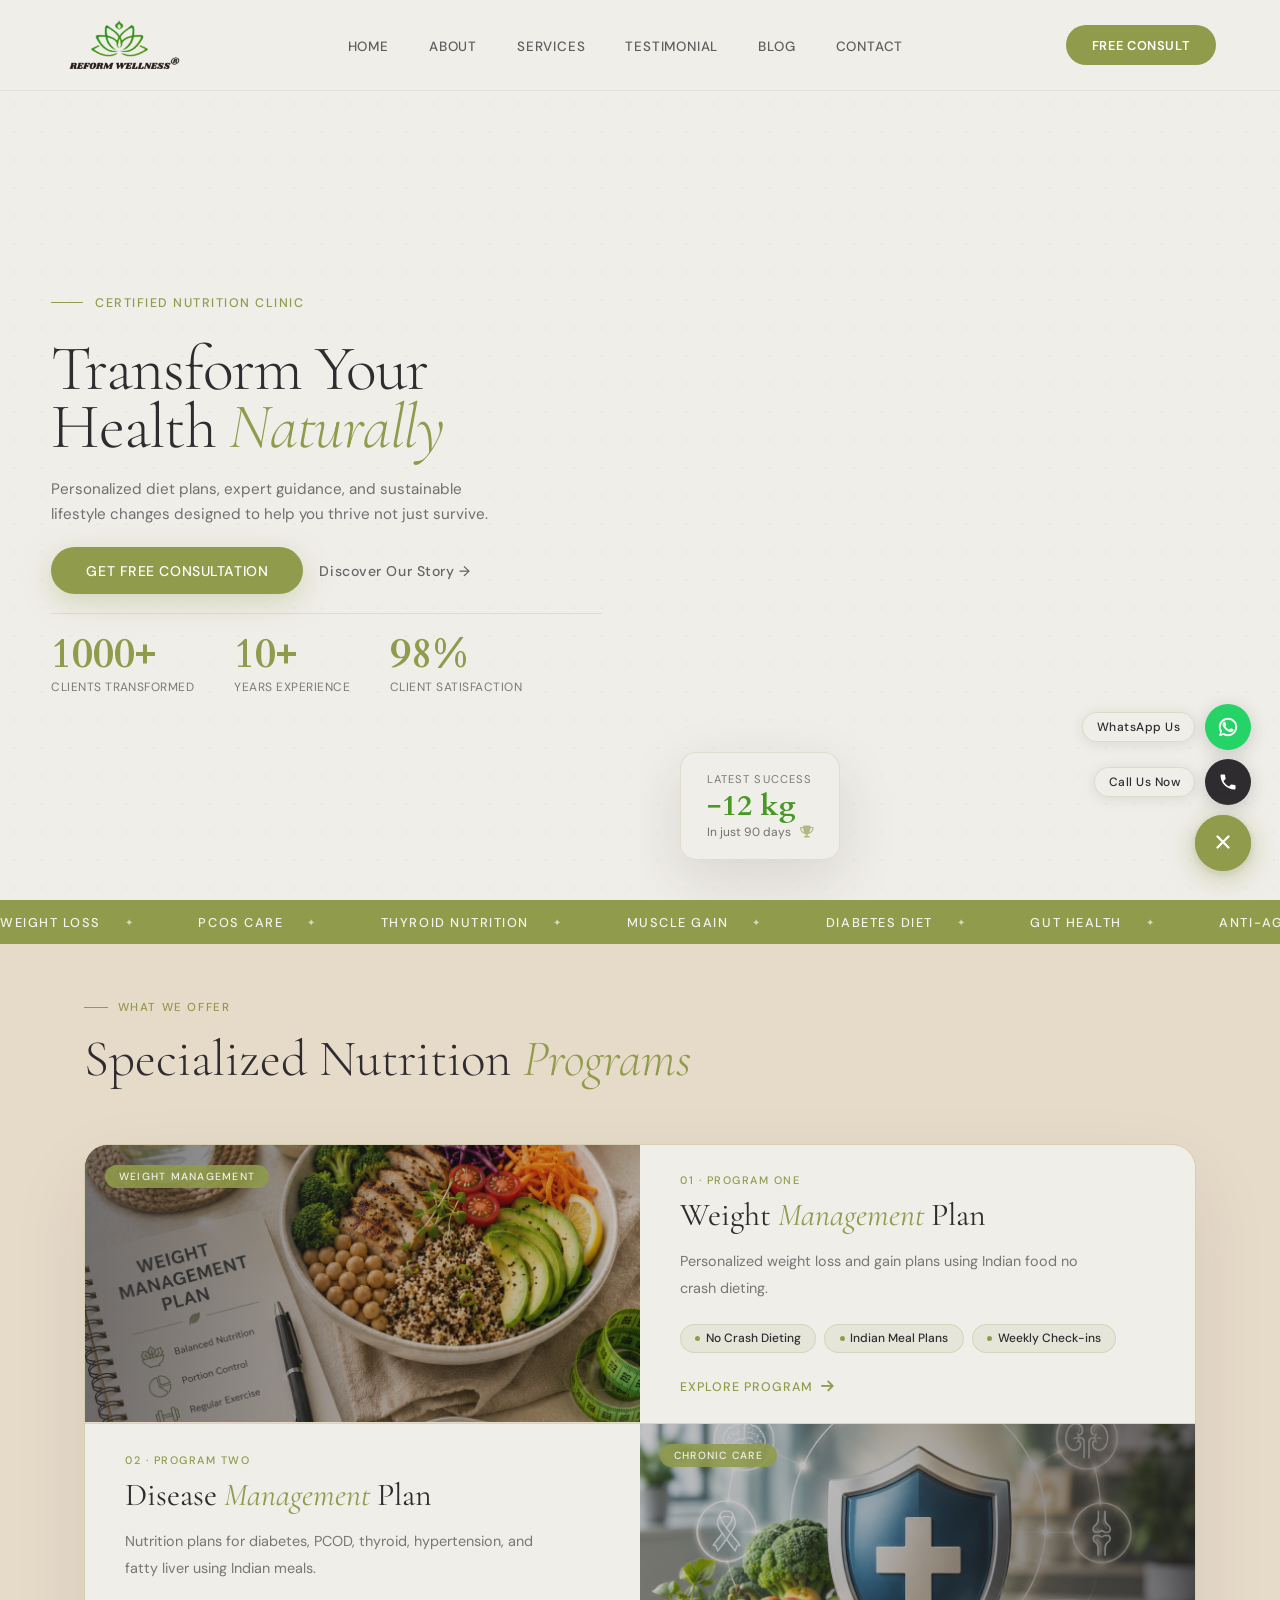
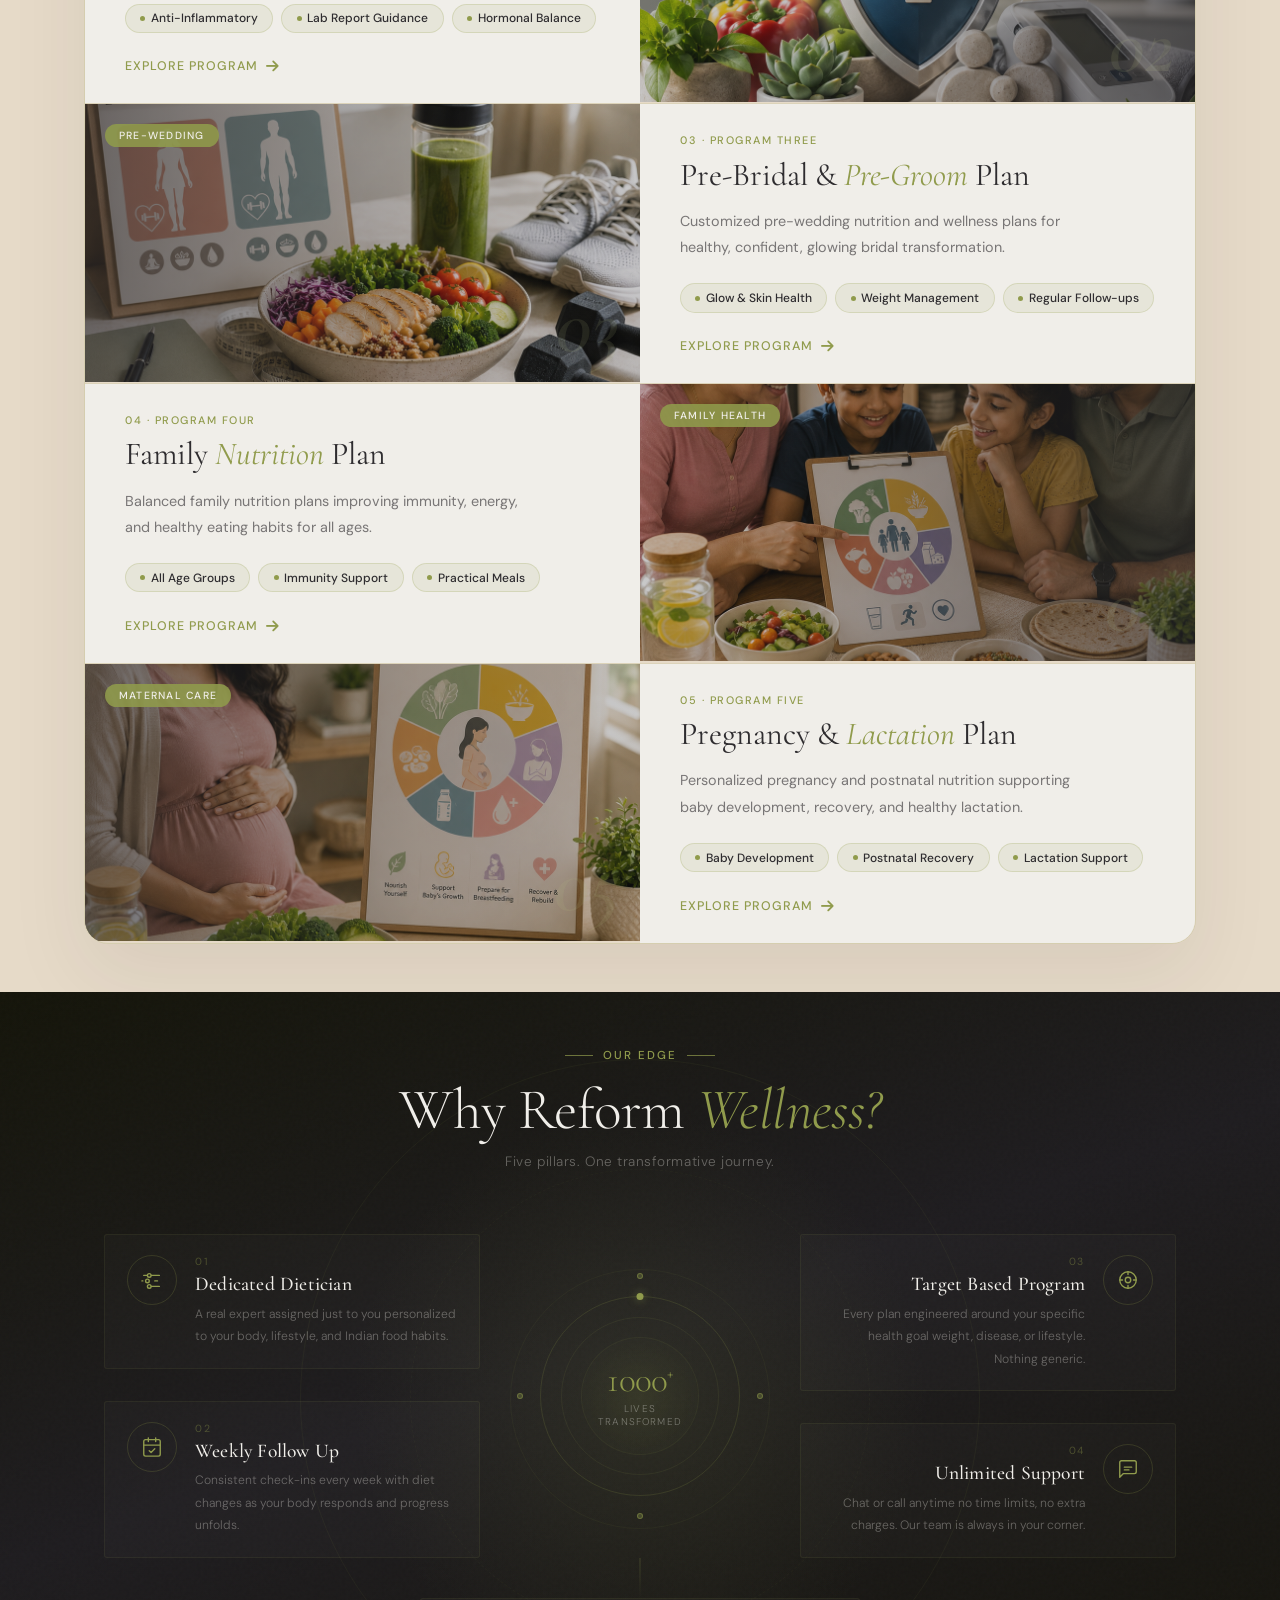
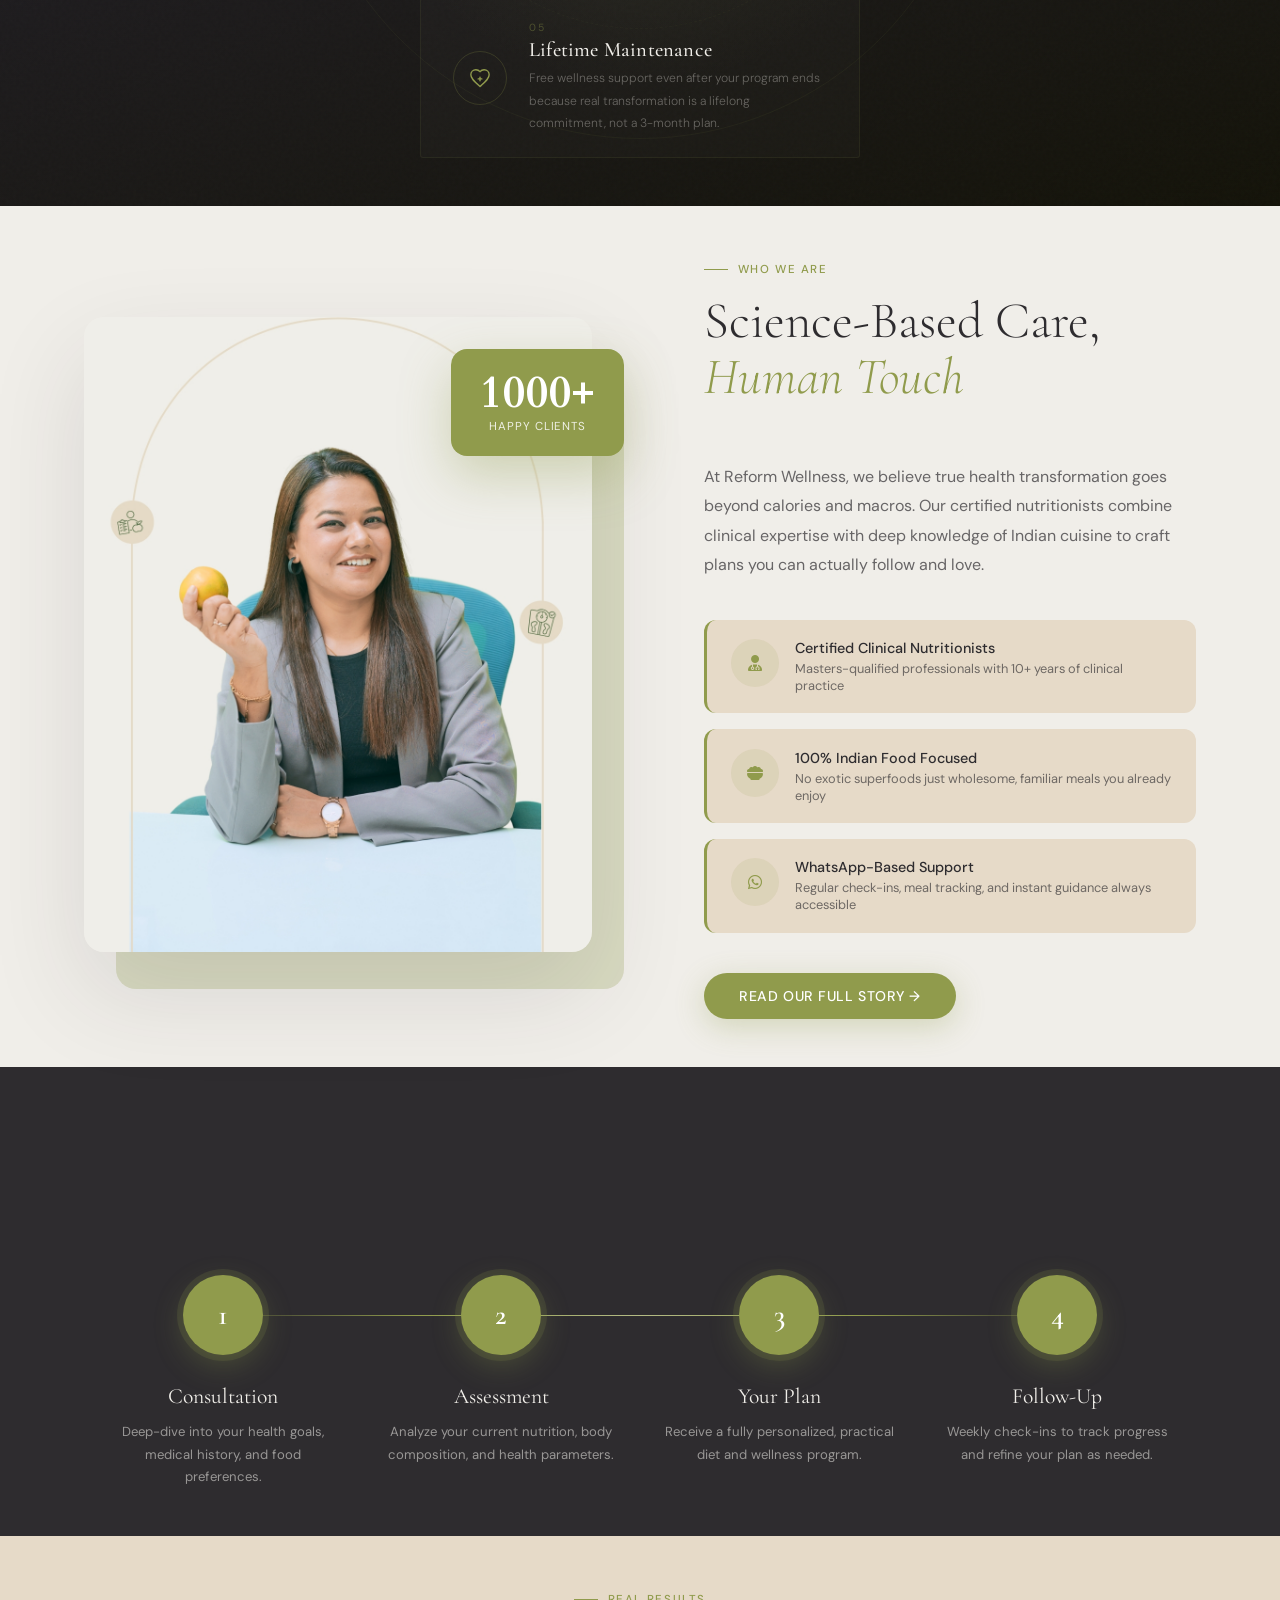
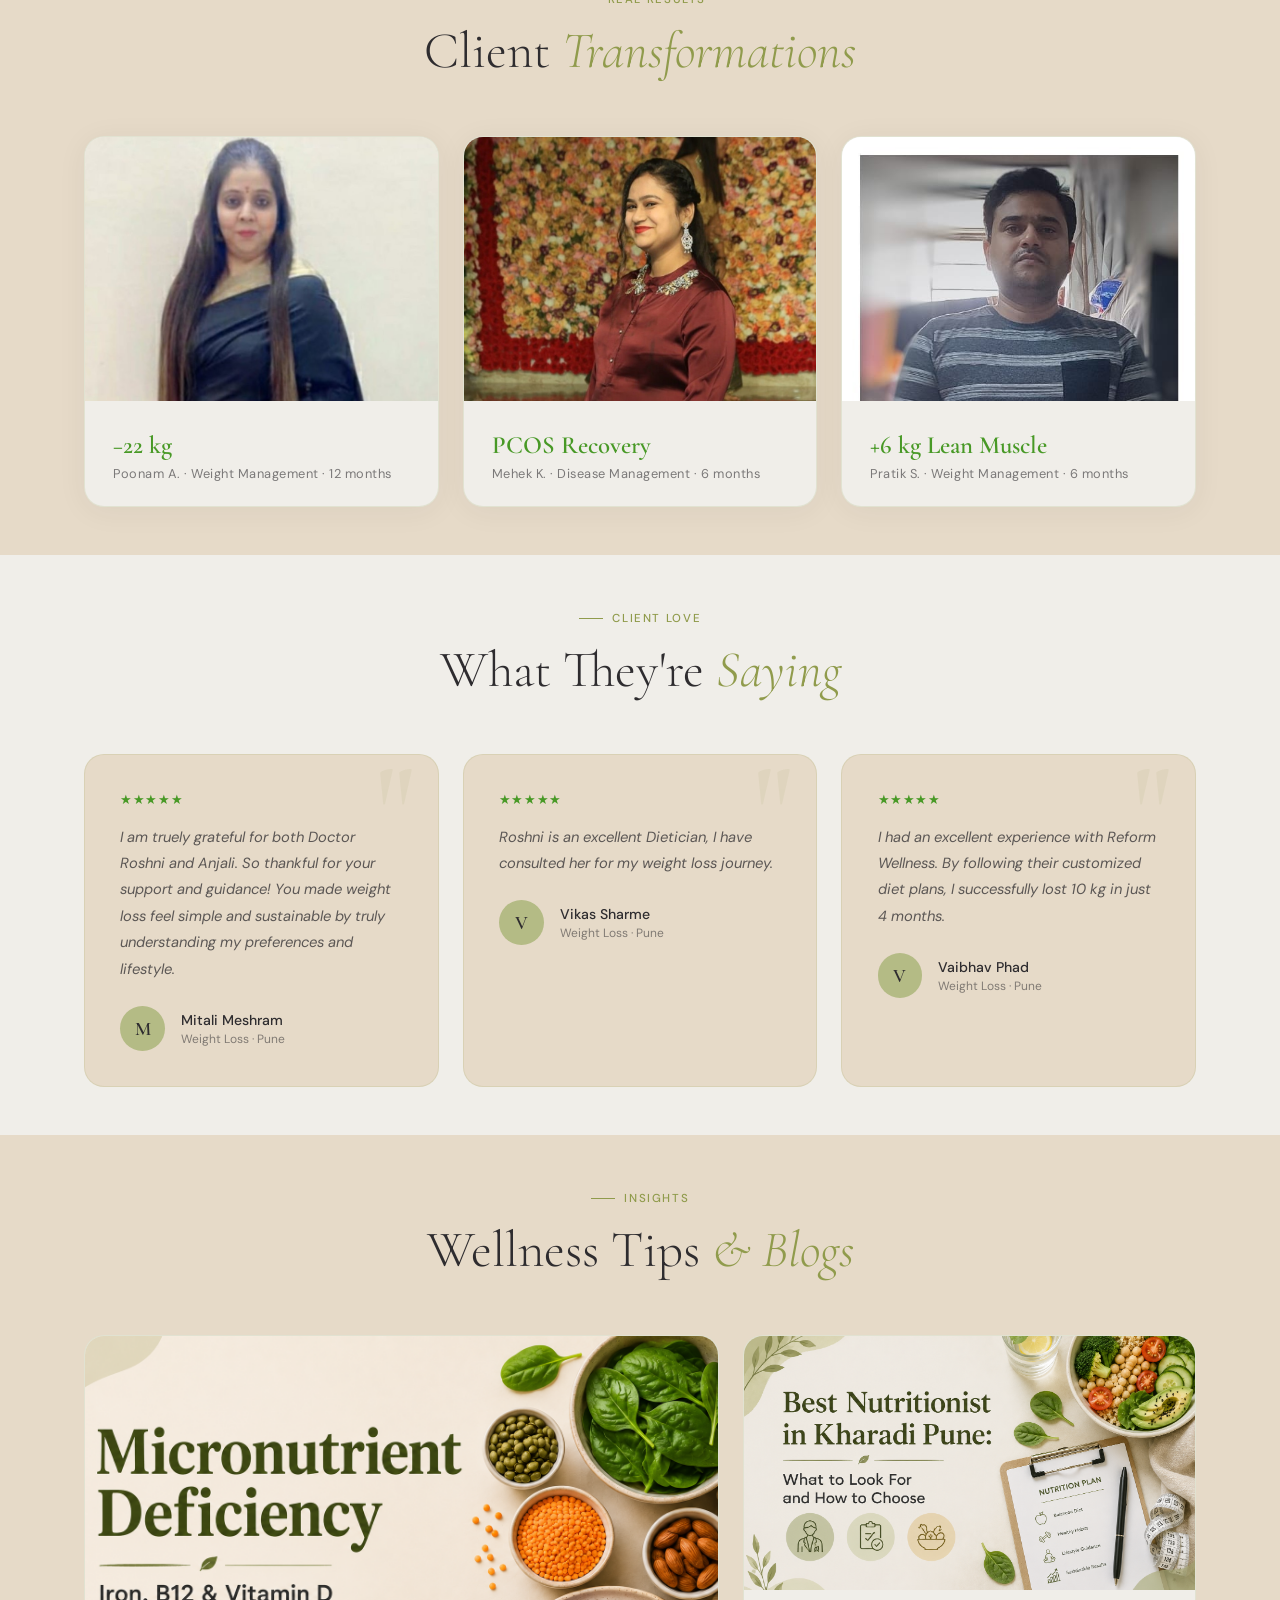
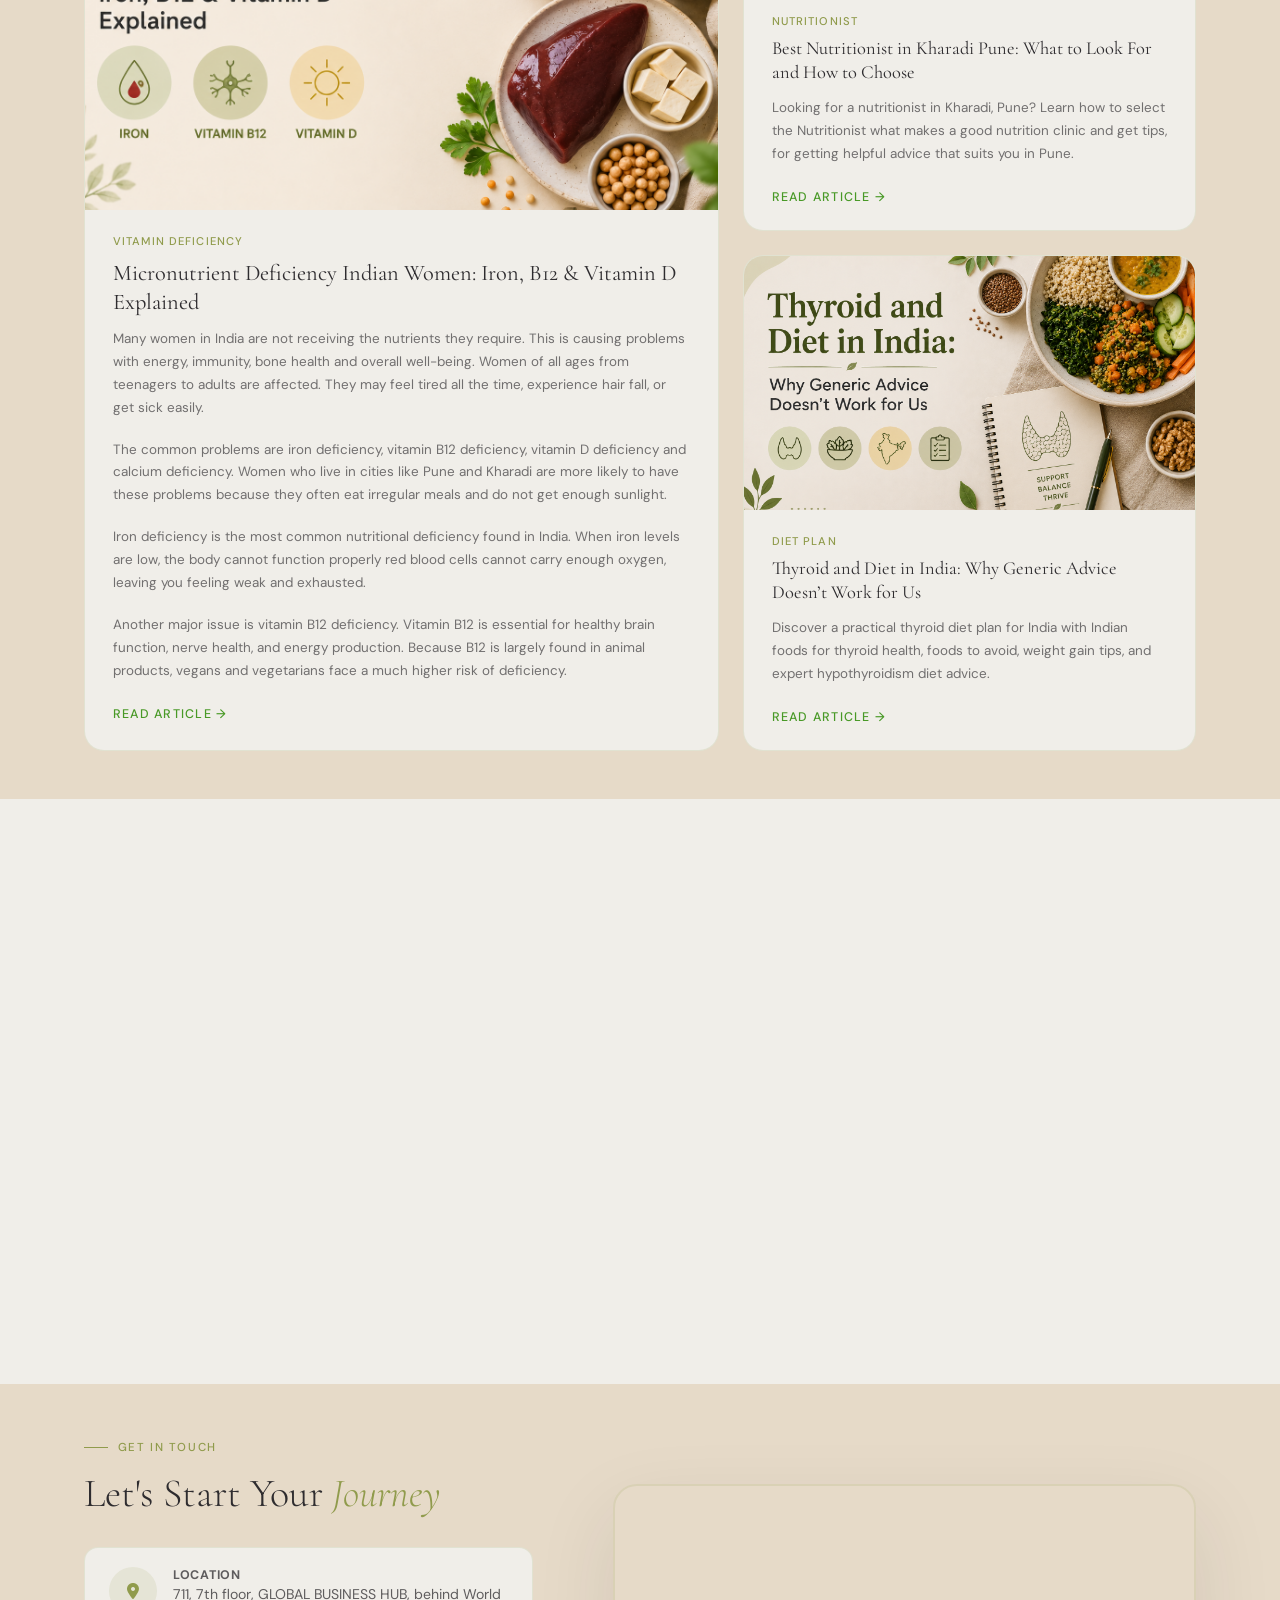
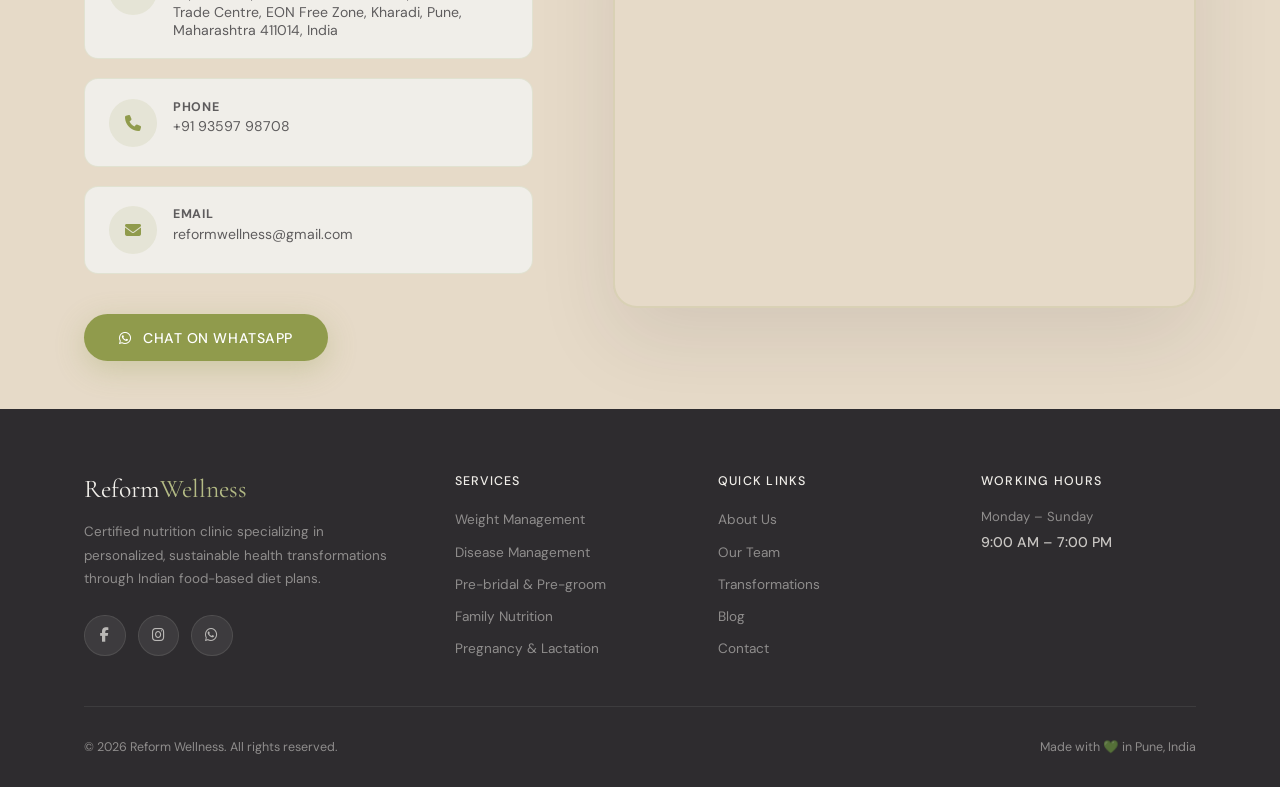
==== commit c158fbf3: "updates" ====
--- a/index.html
+++ b/index.html
@@ -452,27 +452,27 @@
             </div>
             <div class="transforms-grid fade-up">
                 <div class="transform-card">
-                    <img src="https://images.unsplash.com/photo-1571019614242-c5c5dee9f50b?w=500&q=80"
+                    <img src="/images/testimonials/client1-after.webp"
                         class="transform-img" alt="Transformation" />
                     <div class="transform-body">
-                        <div class="transform-result">−10 kg</div>
-                        <div class="transform-name">Priya S. · Weight Management · 3 months</div>
+                        <div class="transform-result">−22 kg</div>
+                        <div class="transform-name">Poonam A. · Weight Management · 12 months</div>
                     </div>
                 </div>
                 <div class="transform-card">
-                    <img src="https://images.unsplash.com/photo-1544367567-0f2fcb009e0b?w=500&q=80"
+                    <img src="/images/testimonials/client2-after.webp"
                         class="transform-img" alt="Transformation" />
                     <div class="transform-body">
                         <div class="transform-result">PCOS Recovery</div>
-                        <div class="transform-name">Anjali M. · Disease Management · 6 months</div>
+                        <div class="transform-name">Mehek K. · Disease Management · 6 months</div>
                     </div>
                 </div>
                 <div class="transform-card">
-                    <img src="https://images.unsplash.com/photo-1534438327276-14e5300c3a48?w=500&q=80"
+                    <img src="/images/testimonials/client4-after.webp"
                         class="transform-img" alt="Transformation" />
                     <div class="transform-body">
-                        <div class="transform-result">+5 kg Muscle</div>
-                        <div class="transform-name">Rohit K. · Weight Management · 4 months</div>
+                        <div class="transform-result">+6 kg Lean Muscle</div>
+                        <div class="transform-name">Pratik S. · Weight Management · 6 months</div>
                     </div>
                 </div>
             </div>
--- a/css/style.css
+++ b/css/style.css
@@ -1942,6 +1942,7 @@
     width: 100%;
     aspect-ratio: 4/3;
     object-fit: cover;
+    object-position: top;
 }
 
 .transform-body {
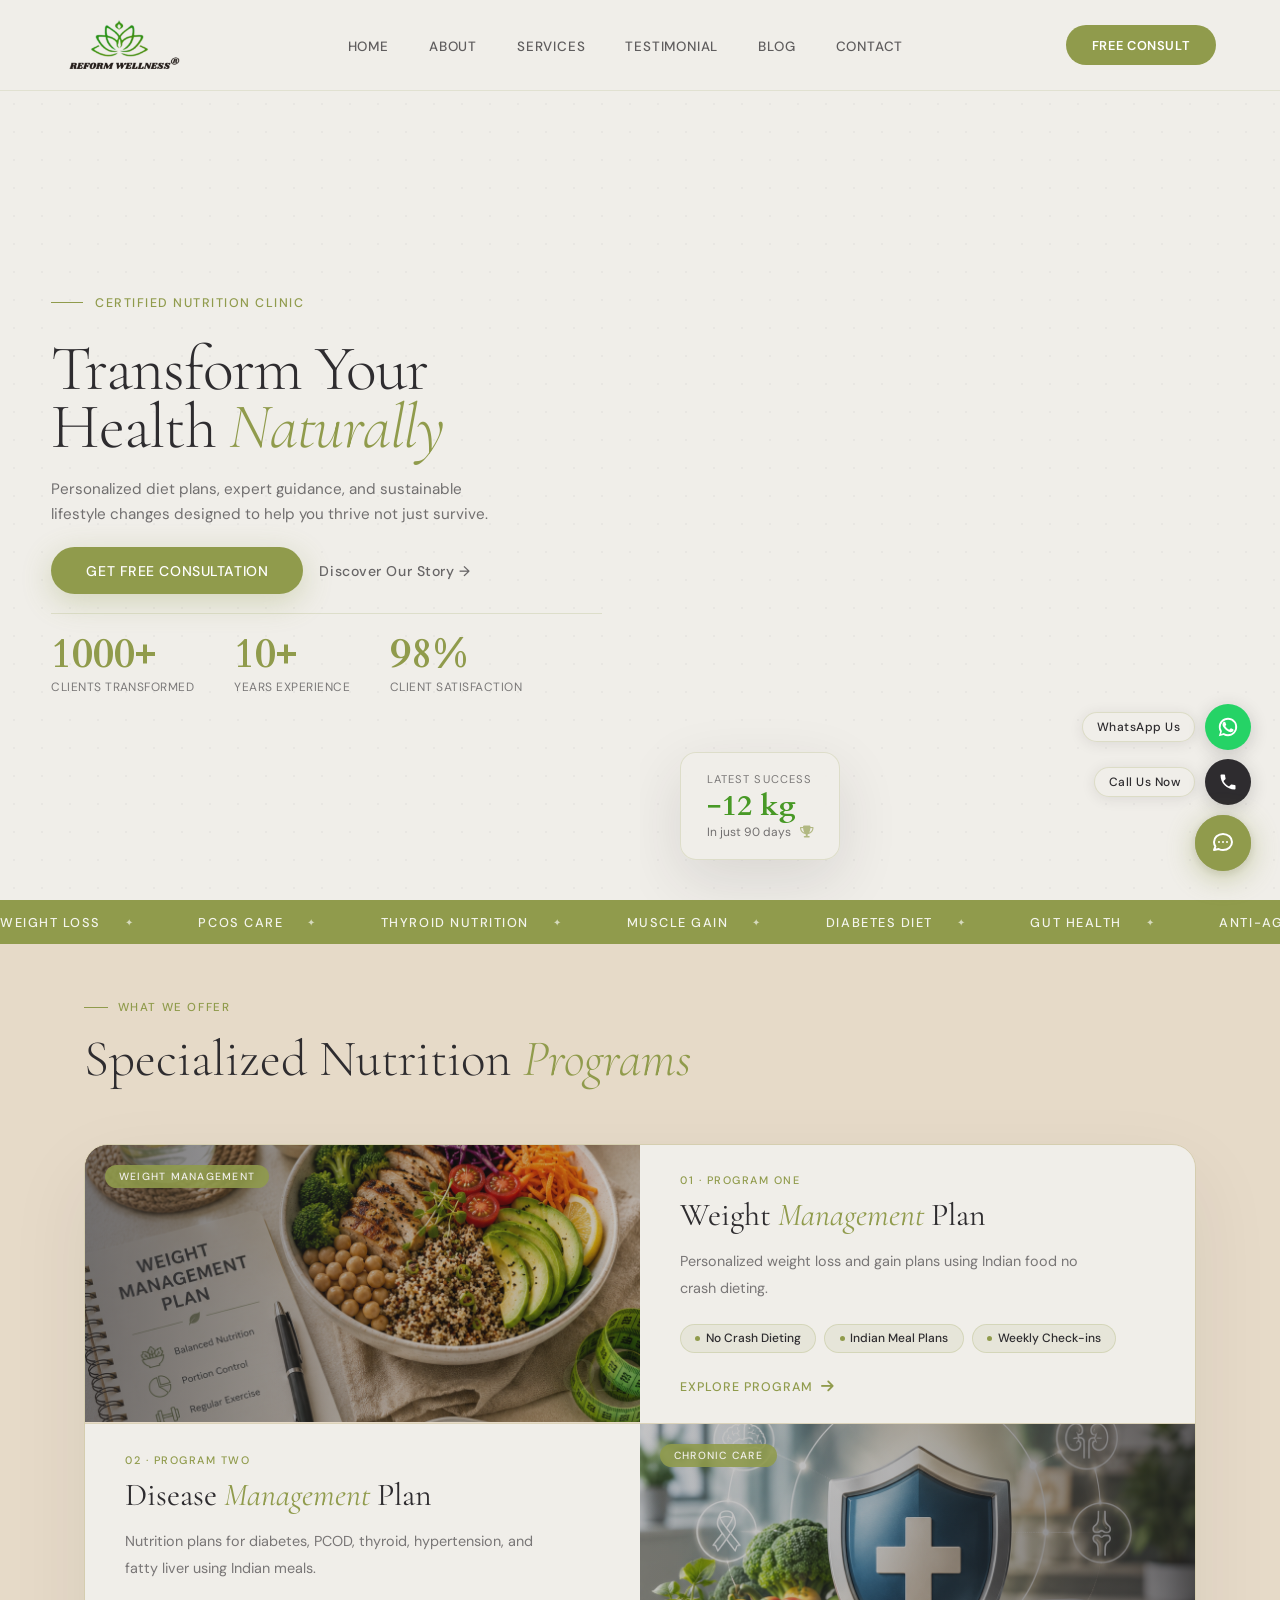
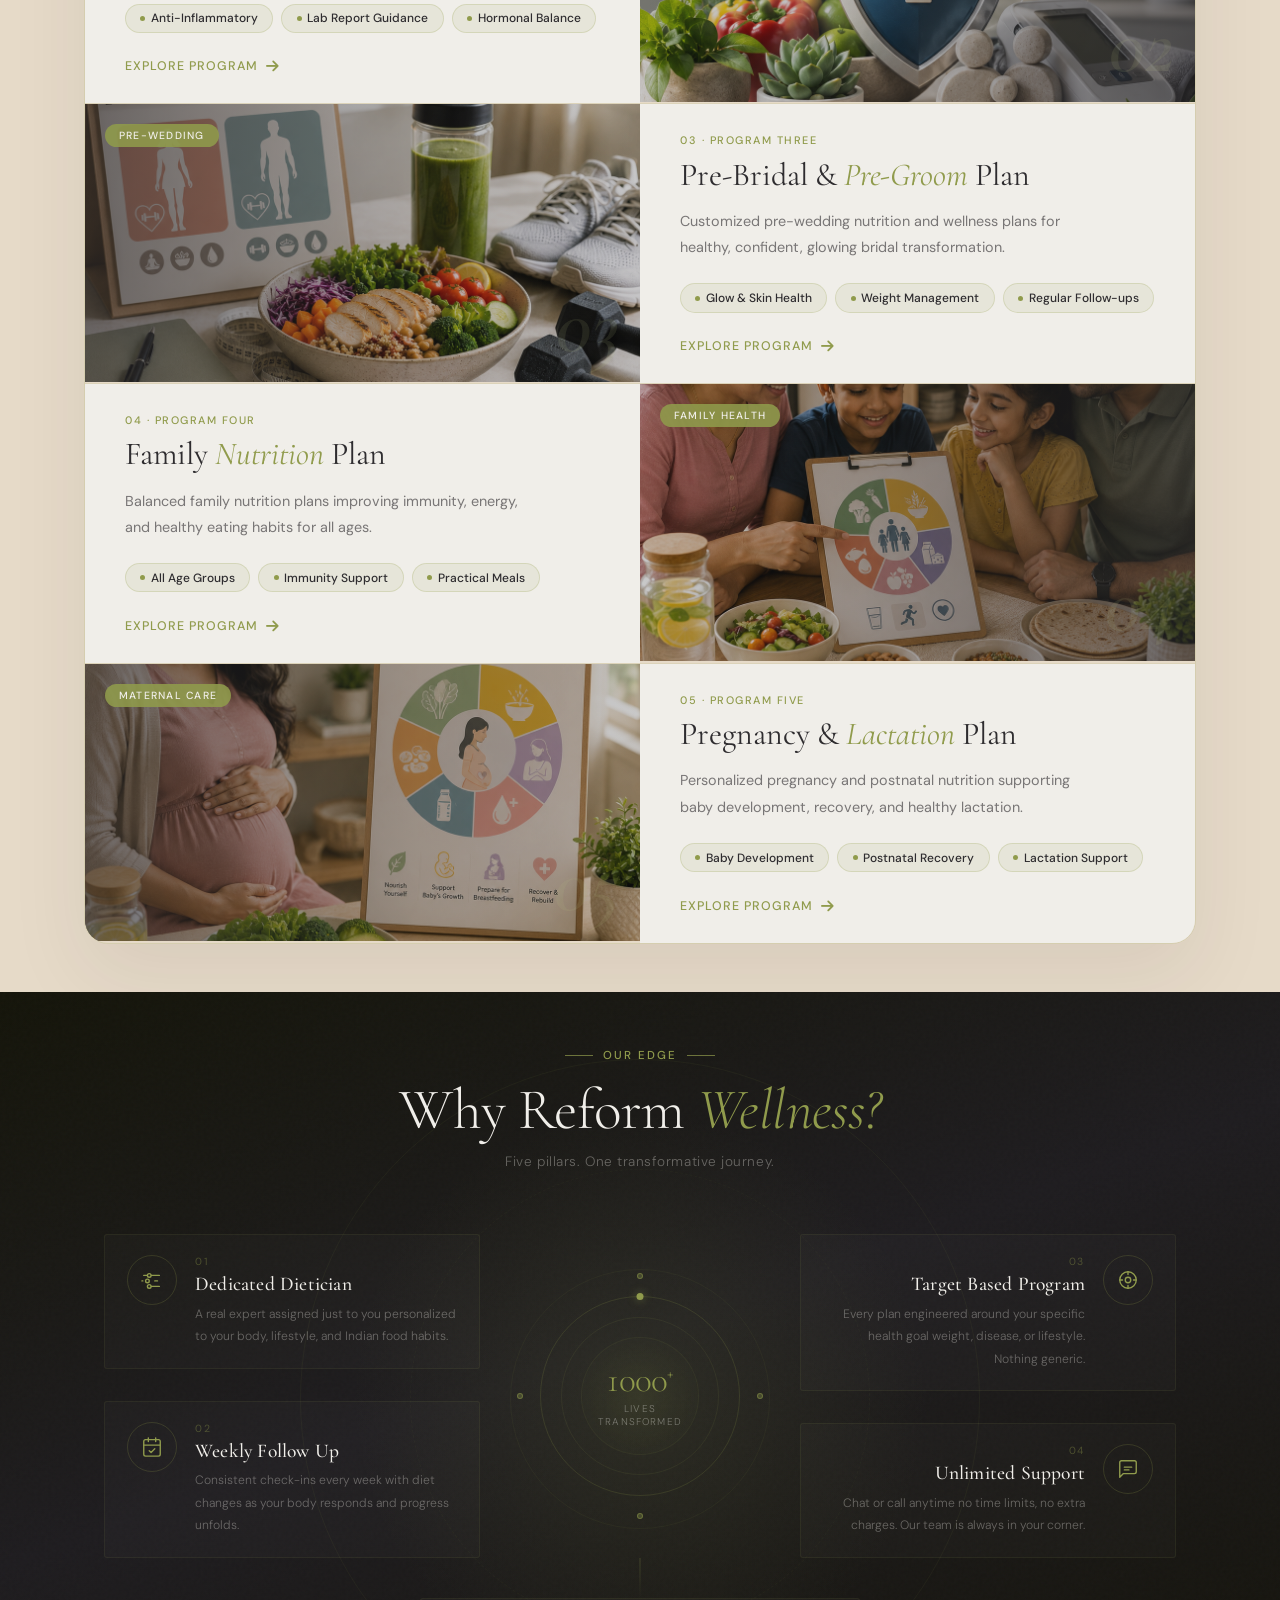
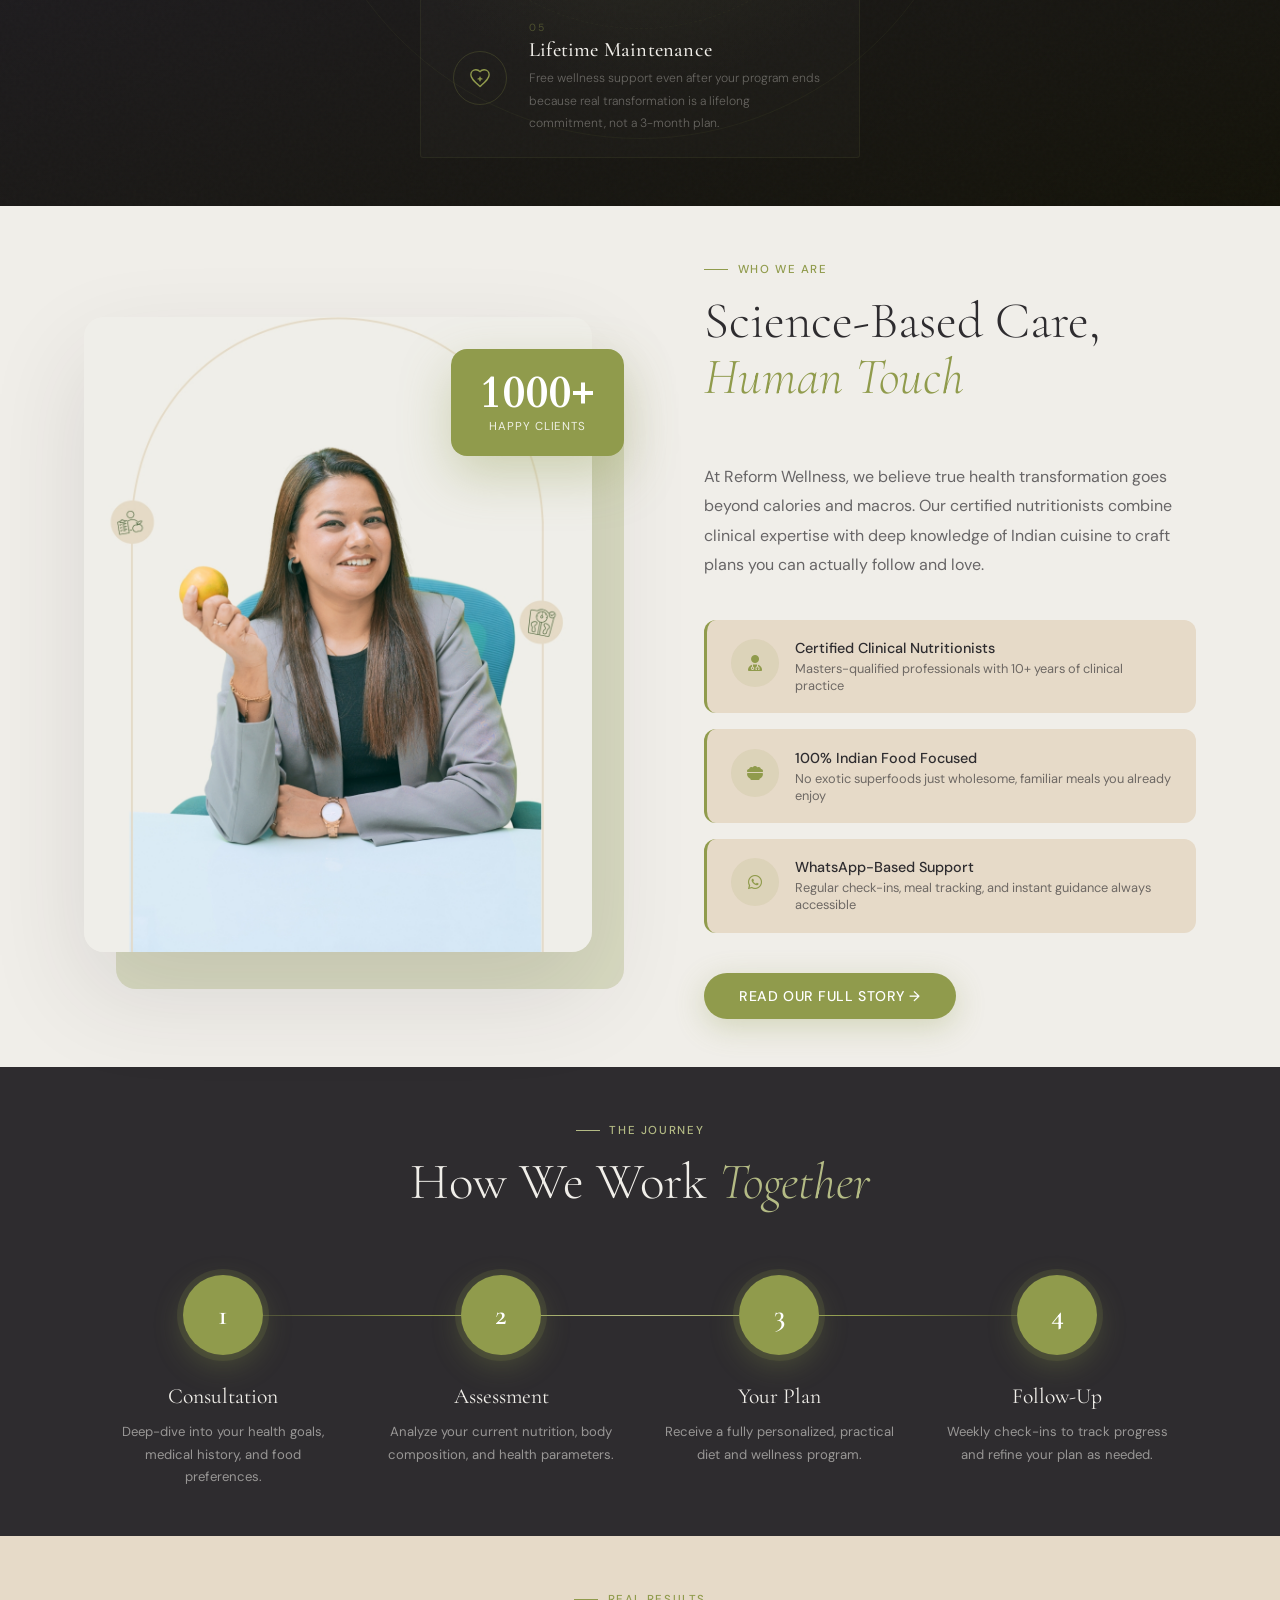
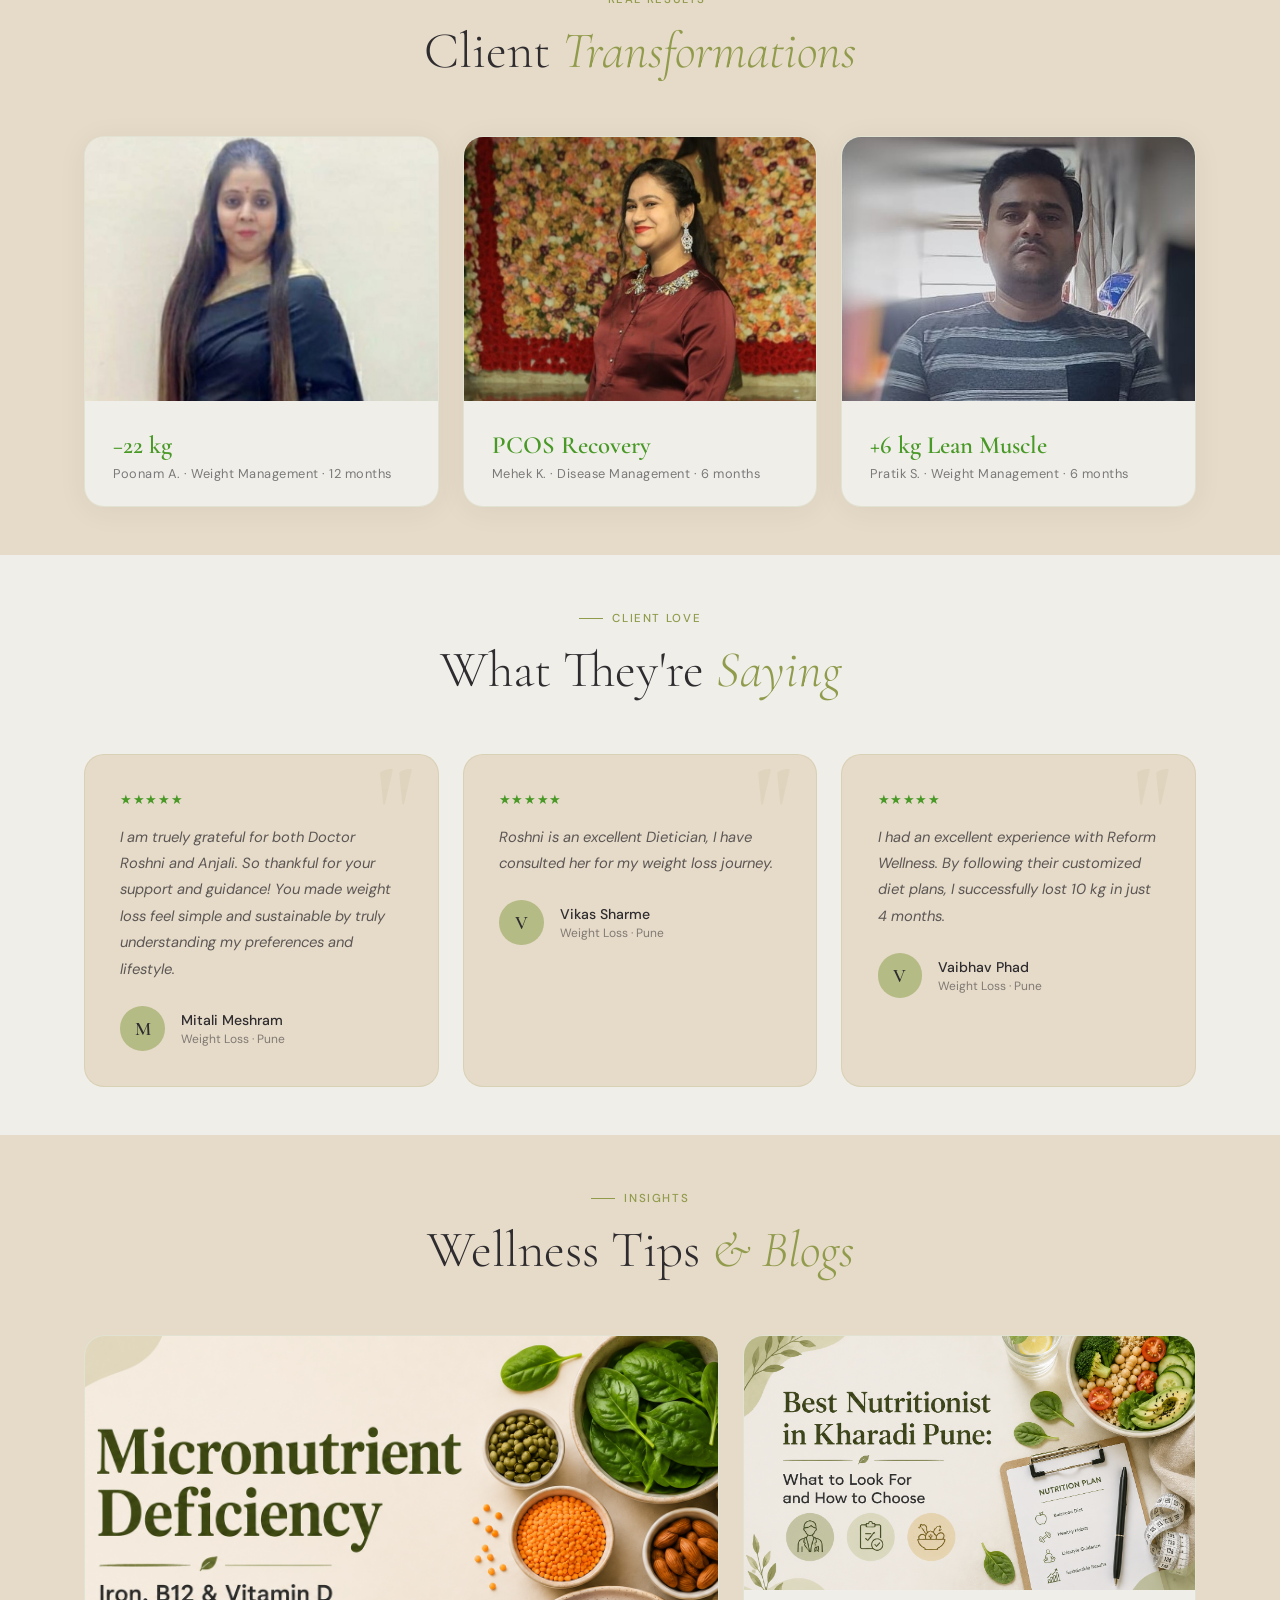
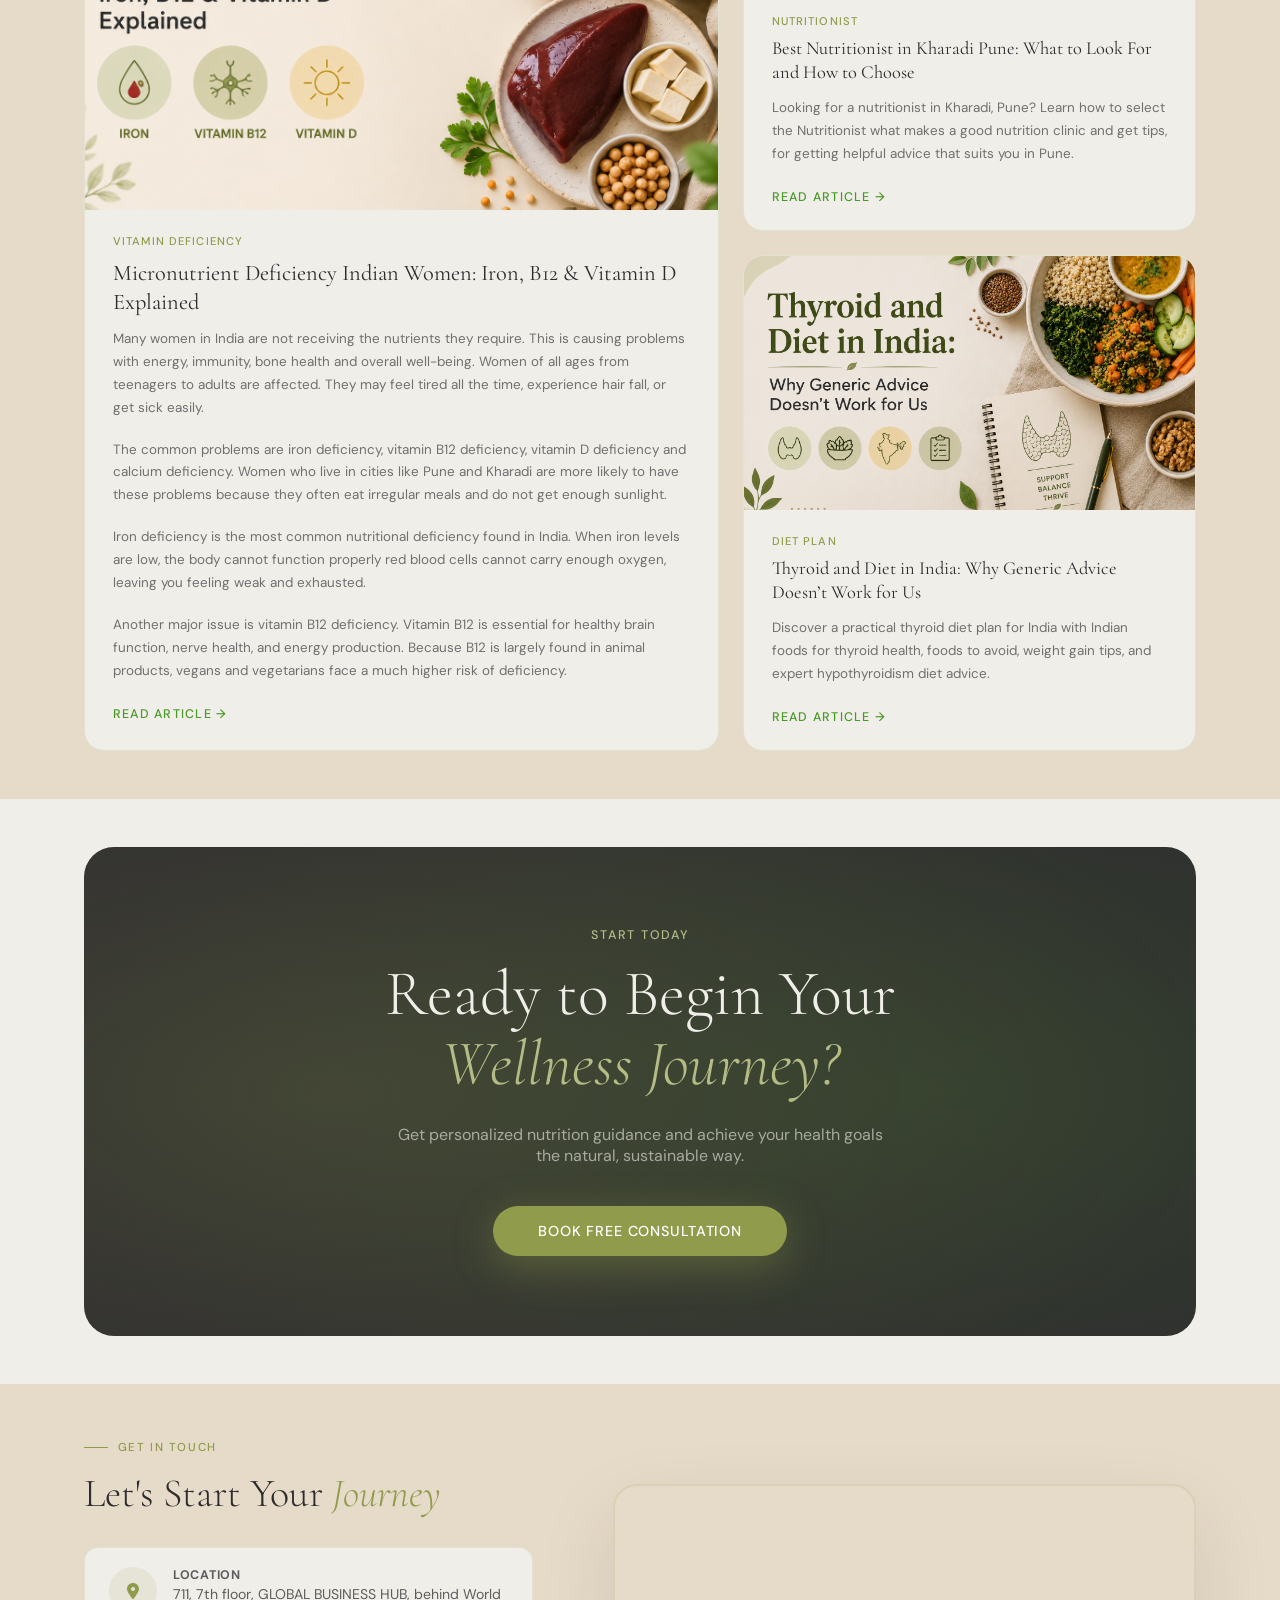
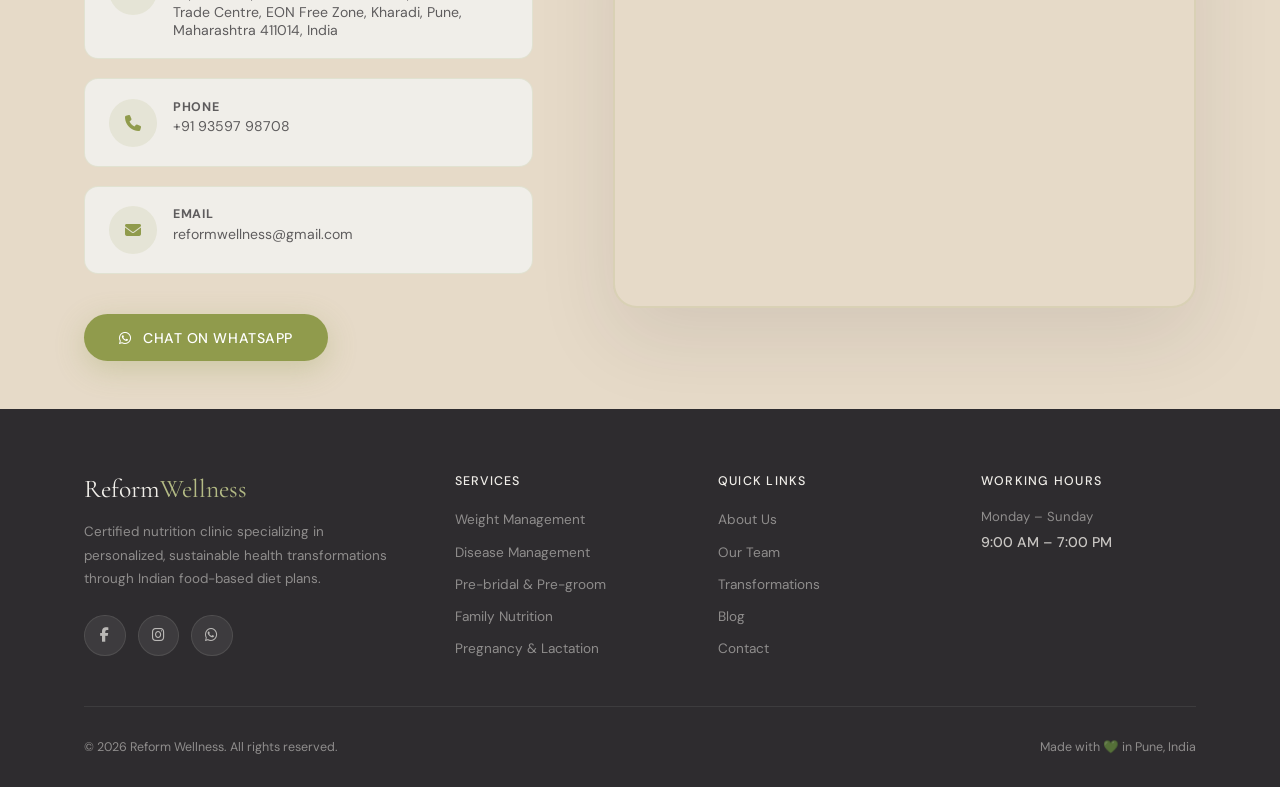
==== commit c9287469: "updates" ====
--- a/index.html
+++ b/index.html
@@ -89,7 +89,6 @@
 
             <div class="services-grid fade-up">
 
-                <!-- 01 Weight Management -->
                 <div class="svc-row">
                     <div class="svc-img-col">
                         <img src="/images/services/weight-management.webp" alt="Weight Management Plan" />
@@ -113,7 +112,6 @@
                     </div>
                 </div>
 
-                <!-- 02 Disease Management -->
                 <div class="svc-row flip">
                     <div class="svc-text-col">
                         <div class="svc-prog-num">02 · Program Two</div>
@@ -138,7 +136,6 @@
                     </div>
                 </div>
 
-                <!-- 03 Pre-Bridal -->
                 <div class="svc-row">
                     <div class="svc-img-col">
                         <img src="/images/services/pre-plan.webp" alt="Pre-Bridal & Pre-Groom Plan" />
@@ -163,7 +160,6 @@
                     </div>
                 </div>
 
-                <!-- 04 Family Nutrition -->
                 <div class="svc-row flip">
                     <div class="svc-text-col">
                         <div class="svc-prog-num">04 · Program Four</div>
@@ -188,7 +184,6 @@
                     </div>
                 </div>
 
-                <!-- 05 Pregnancy -->
                 <div class="svc-row">
                     <div class="svc-img-col">
                         <img src="/images/services/pregnancy-plan.webp" alt="Pregnancy & Lactation Plan" />
@@ -220,30 +215,24 @@
 
         <div class="why-grain"></div>
 
-        <!-- Decorative orbit rings -->
         <div class="why-orbit why-orbit-1"></div>
         <div class="why-orbit why-orbit-2"></div>
         <div class="why-orbit why-orbit-3"></div>
 
         <div class="container">
 
-            <!-- ── Section Header ── -->
             <div class="why-header fade-up">
                 <div class="why-eyebrow">Our Edge</div>
                 <h2 class="why-title">Why Reform <em>Wellness?</em></h2>
                 <p class="why-subtitle">Five pillars. One transformative journey.</p>
             </div>
 
-            <!-- ── Spoke Layout ── -->
             <div class="why-spoke-wrap fade-up fade-up-delay-1">
 
-                <!-- Top 3-column row: Left | Center Ring | Right -->
                 <div class="why-spoke-main">
 
-                    <!-- LEFT column: pillars 01 & 02 -->
                     <div class="why-col">
 
-                        <!-- Pillar 01 -->
                         <div class="why-pillar">
                             <div class="why-pillar-icon">
                                 <svg viewBox="0 0 24 24">
@@ -260,7 +249,6 @@
                             <div class="why-pillar-accent"></div>
                         </div>
 
-                        <!-- Pillar 02 -->
                         <div class="why-pillar">
                             <div class="why-pillar-icon">
                                 <svg viewBox="0 0 24 24">
@@ -277,12 +265,10 @@
                             <div class="why-pillar-accent"></div>
                         </div>
 
-                    </div><!-- /why-col left -->
-
-                    <!-- CENTER: Ring with stat -->
+                    </div>
+
                     <div class="why-center">
                         <div class="why-center-ring-outer">
-                            <!-- spoke dots at edges -->
                             <div class="why-spoke-dot why-spoke-dot-l"></div>
                             <div class="why-spoke-dot why-spoke-dot-r"></div>
                             <div class="why-spoke-dot why-spoke-dot-tl"></div>
@@ -295,12 +281,10 @@
                                 </div>
                             </div>
                         </div>
-                    </div><!-- /why-center -->
-
-                    <!-- RIGHT column: pillars 03 & 04 -->
+                    </div>
+
                     <div class="why-col why-col-right">
 
-                        <!-- Pillar 03 -->
                         <div class="why-pillar">
                             <div class="why-pillar-icon">
                                 <svg viewBox="0 0 24 24">
@@ -318,7 +302,6 @@
                             <div class="why-pillar-accent"></div>
                         </div>
 
-                        <!-- Pillar 04 -->
                         <div class="why-pillar">
                             <div class="why-pillar-icon">
                                 <svg viewBox="0 0 24 24">
@@ -335,11 +318,10 @@
                             <div class="why-pillar-accent"></div>
                         </div>
 
-                    </div><!-- /why-col right -->
-
-                </div><!-- /why-spoke-main -->
-
-                <!-- BOTTOM: Pillar 05 centered -->
+                    </div>
+
+                </div>
+
                 <div class="why-spoke-bottom fade-up fade-up-delay-2">
                     <div class="why-pillar-bottom">
                         <div class="why-pillar-icon">
--- a/css/style.css
+++ b/css/style.css
@@ -738,7 +738,6 @@
     padding: 0 5%;
 }
 
-/* ── Section header ──────────────────────────────── */
 .section-label {
     display: inline-flex;
     align-items: center;
@@ -773,7 +772,6 @@
     color: var(--primary);
 }
 
-/* ── Grid wrapper ────────────────────────────────── */
 .services-grid {
     display: flex;
     flex-direction: column;
@@ -783,7 +781,6 @@
     box-shadow: 0 30px 80px rgba(46, 44, 47, 0.08);
 }
 
-/* ── Each row ────────────────────────────────────── */
 .svc-row {
     display: grid;
     grid-template-columns: 1fr 1fr;
@@ -794,7 +791,6 @@
     border-bottom: none;
 }
 
-/* flip: image goes right, text goes left */
 .svc-row.flip .svc-img-col {
     order: 2;
 }
@@ -803,7 +799,6 @@
     order: 1;
 }
 
-/* ── Image column ────────────────────────────────── */
 .svc-img-col {
     background: var(--dark);
     aspect-ratio: 2 / 1;
@@ -876,7 +871,6 @@
     z-index: 2;
 }
 
-/* ── Text column ─────────────────────────────────── */
 .svc-text-col {
     background: var(--light);
     padding: 1.8rem 2.5rem;
@@ -916,7 +910,6 @@
     max-width: 420px;
 }
 
-/* pills */
 .svc-pills {
     display: flex;
     flex-wrap: wrap;
@@ -945,7 +938,6 @@
     flex-shrink: 0;
 }
 
-/* explore link */
 .svc-link {
     display: inline-flex;
     align-items: center;
@@ -973,7 +965,6 @@
     transform: translateX(3px);
 }
 
-/* ── CTA row (last) ──────────────────────────────── */
 .svc-cta-row {
     display: grid;
     grid-template-columns: 1fr 1fr;
@@ -1086,7 +1077,6 @@
     background: linear-gradient(160deg, #141409 0%, #1e1c1f 45%, #131208 100%);
 }
 
-/* ── Ambient glow behind center ── */
 .why::before {
     content: '';
     position: absolute;
@@ -1100,7 +1090,6 @@
     z-index: 0;
 }
 
-/* ── Grain texture ── */
 .why-grain {
     position: absolute;
     inset: 0;
@@ -1110,7 +1099,6 @@
     z-index: 0;
 }
 
-/* ── Decorative orbit rings (CSS only, no JS) ── */
 .why-orbit {
     position: absolute;
     top: 50%;
@@ -1152,7 +1140,6 @@
     }
 }
 
-/* ── Container ── */
 .why .container {
     max-width: 1200px;
     margin: 0 auto;
@@ -1161,7 +1148,6 @@
     z-index: 1;
 }
 
-/* ── Header ── */
 .why-header {
     text-align: center;
     margin-bottom: 64px;
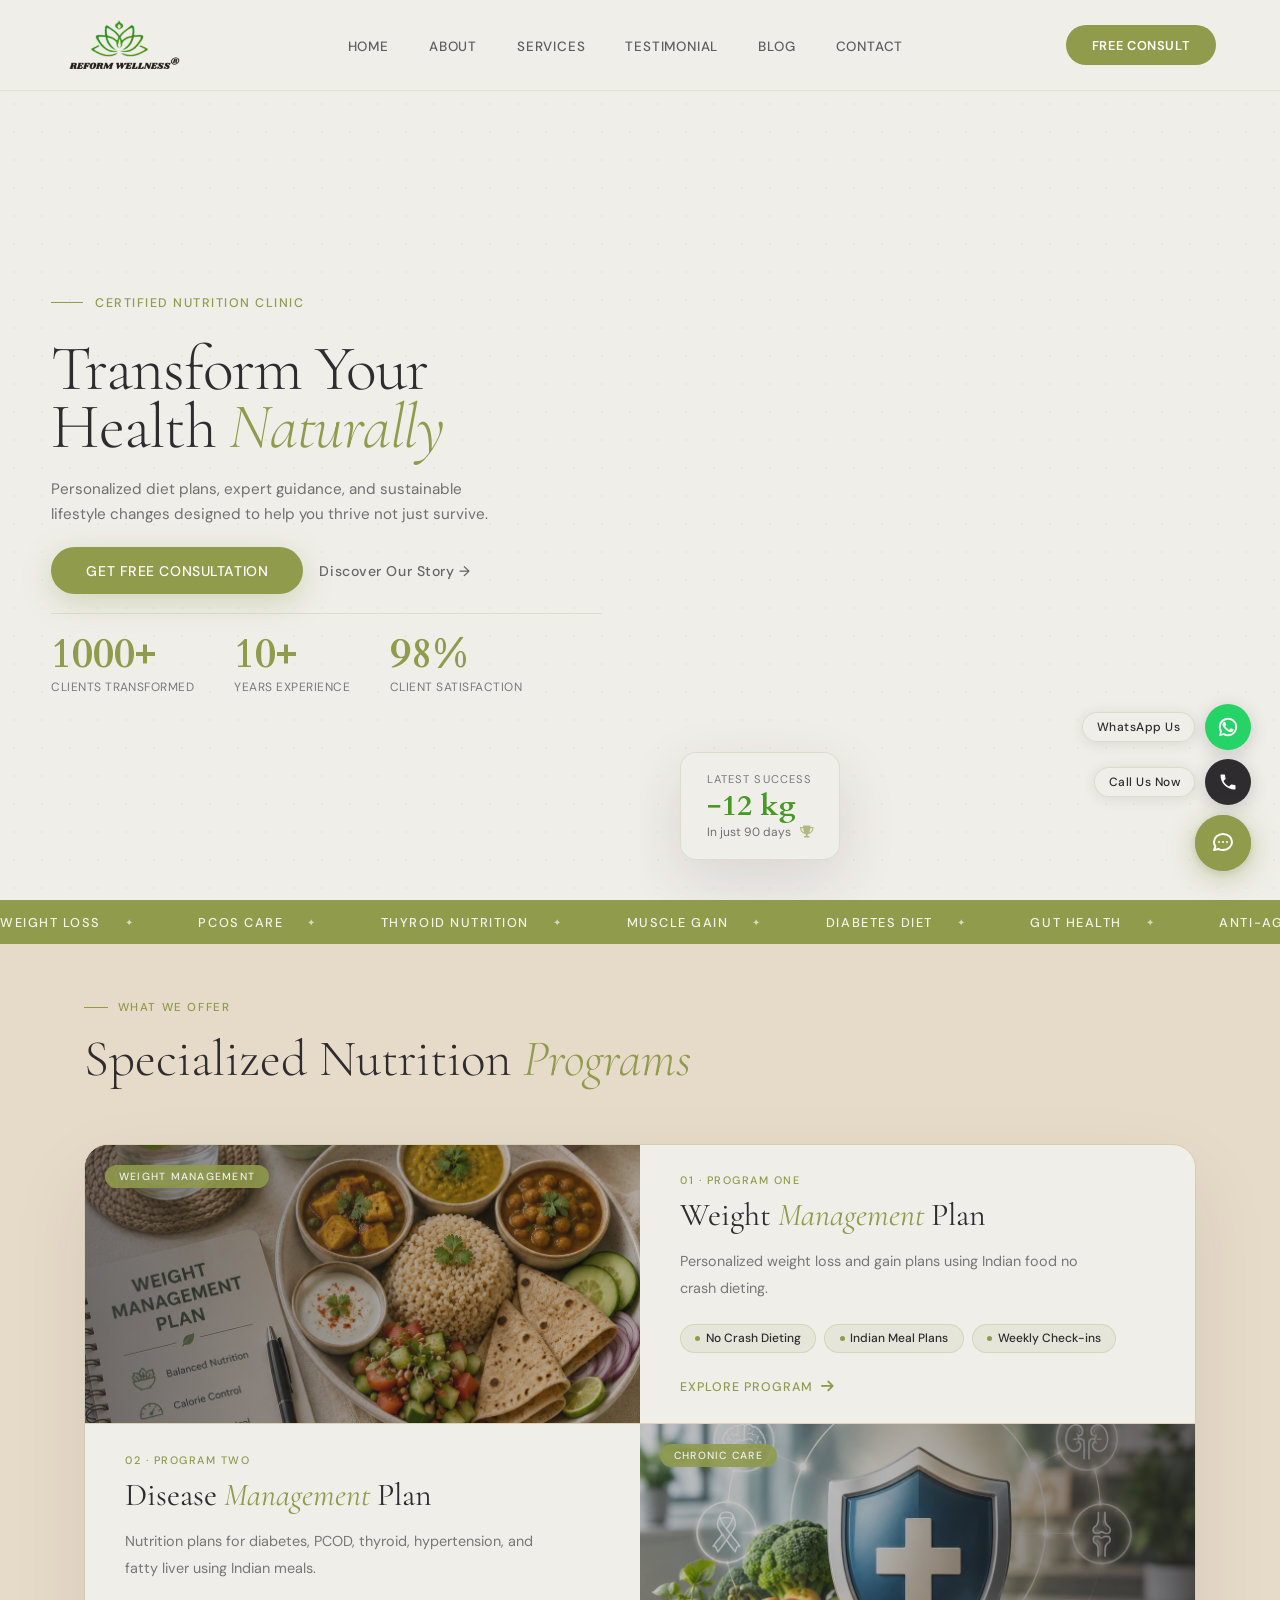
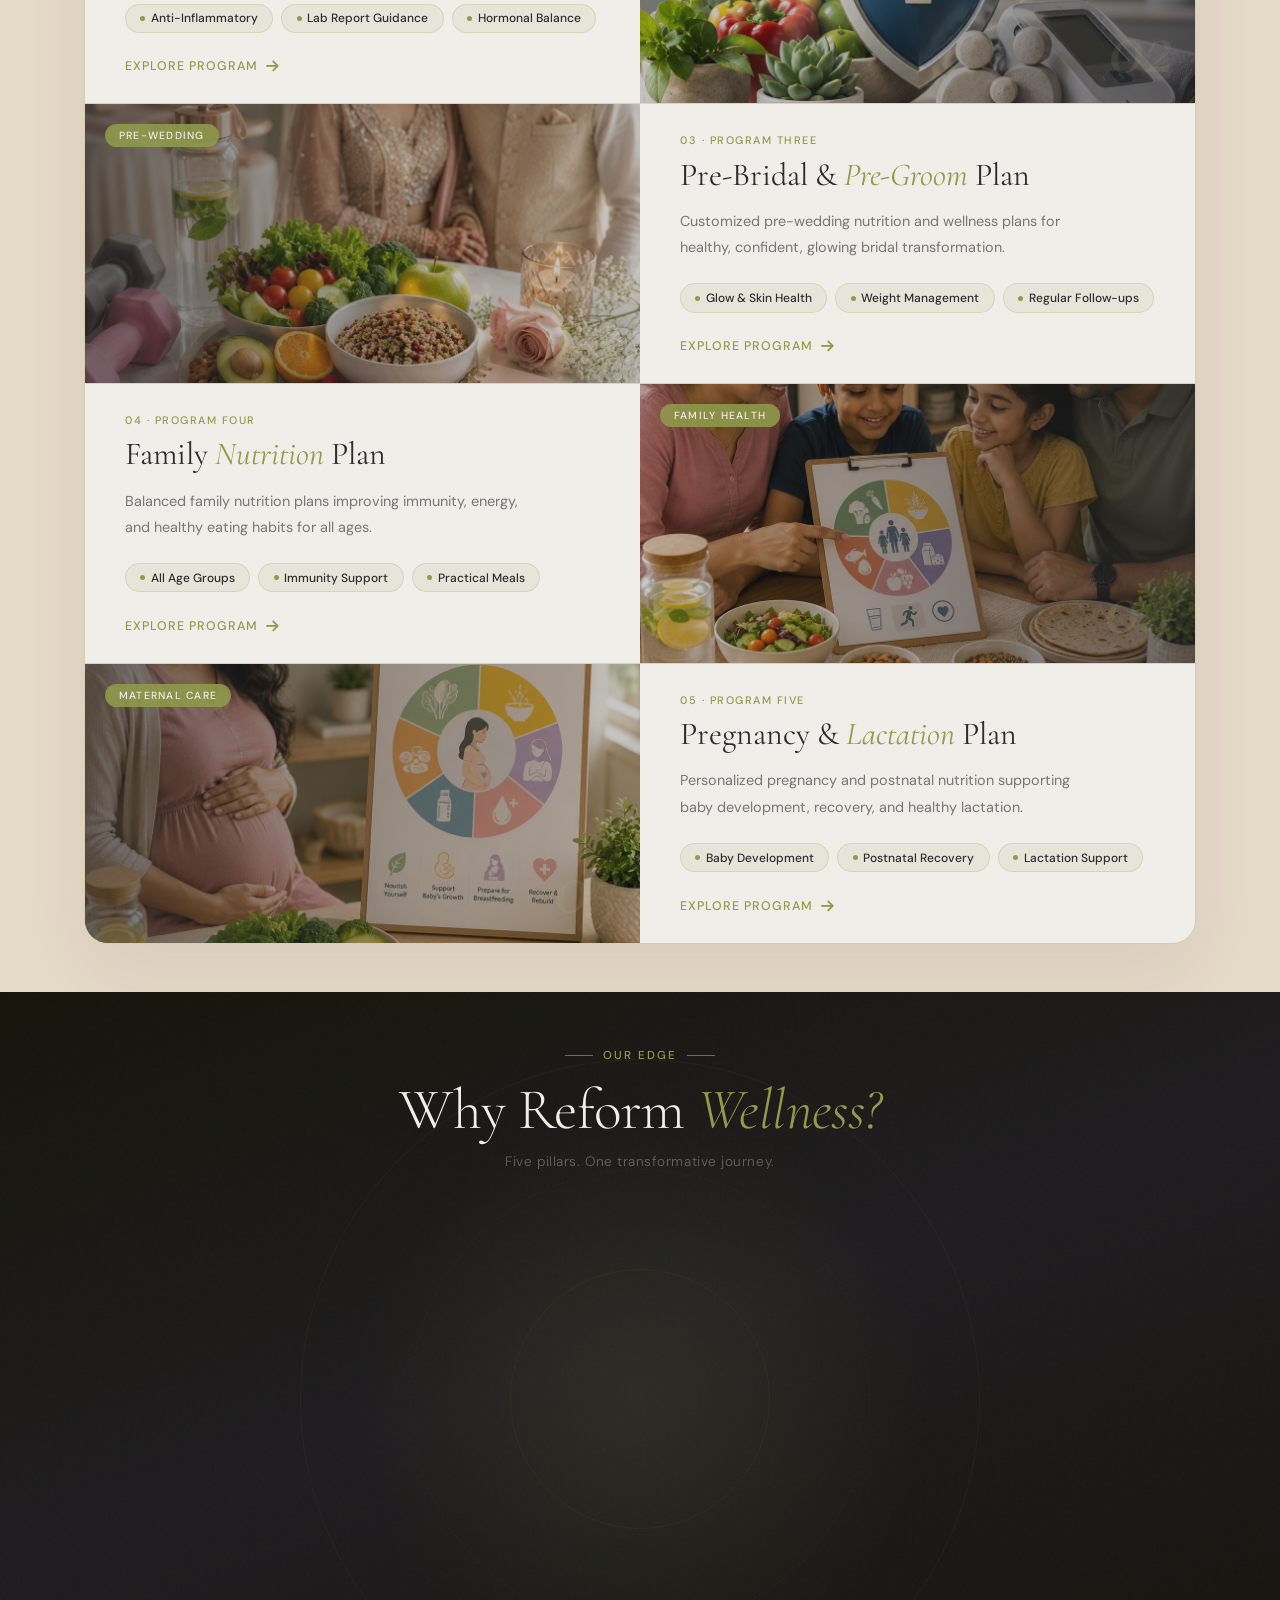
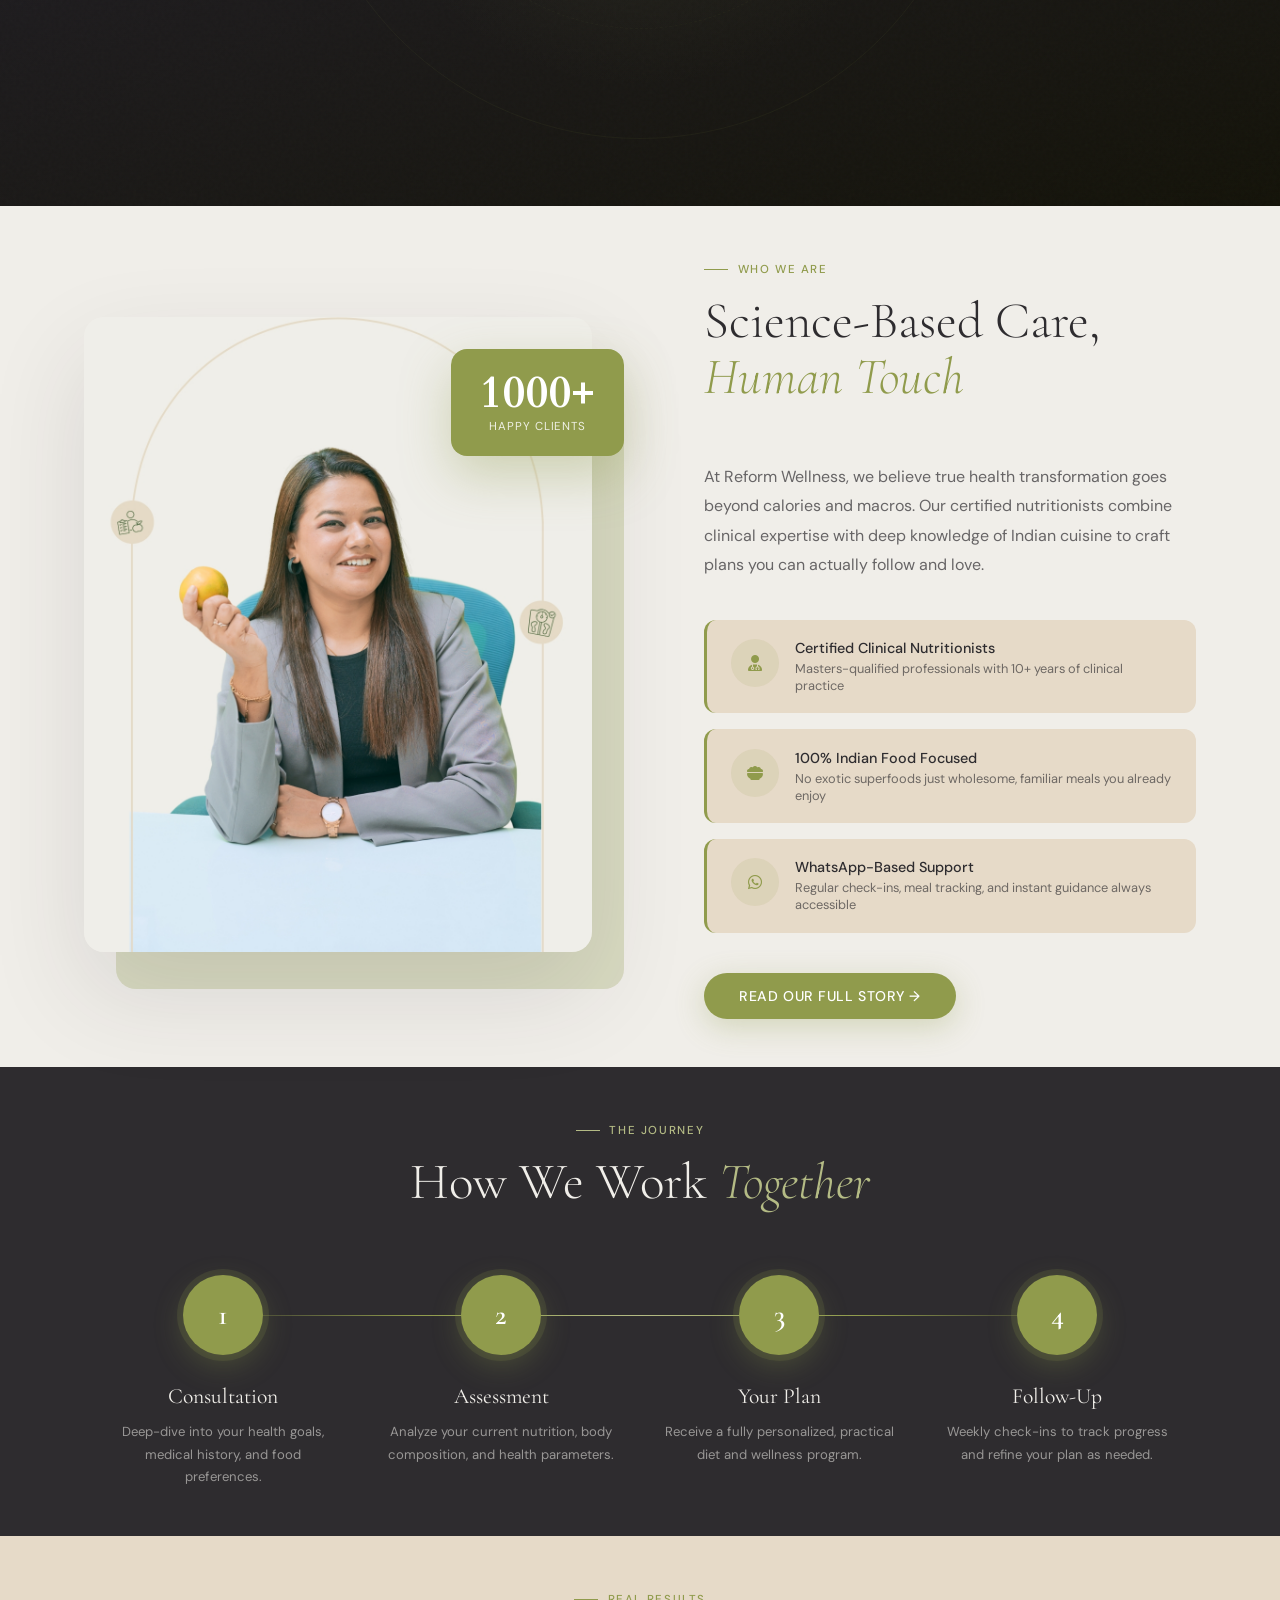
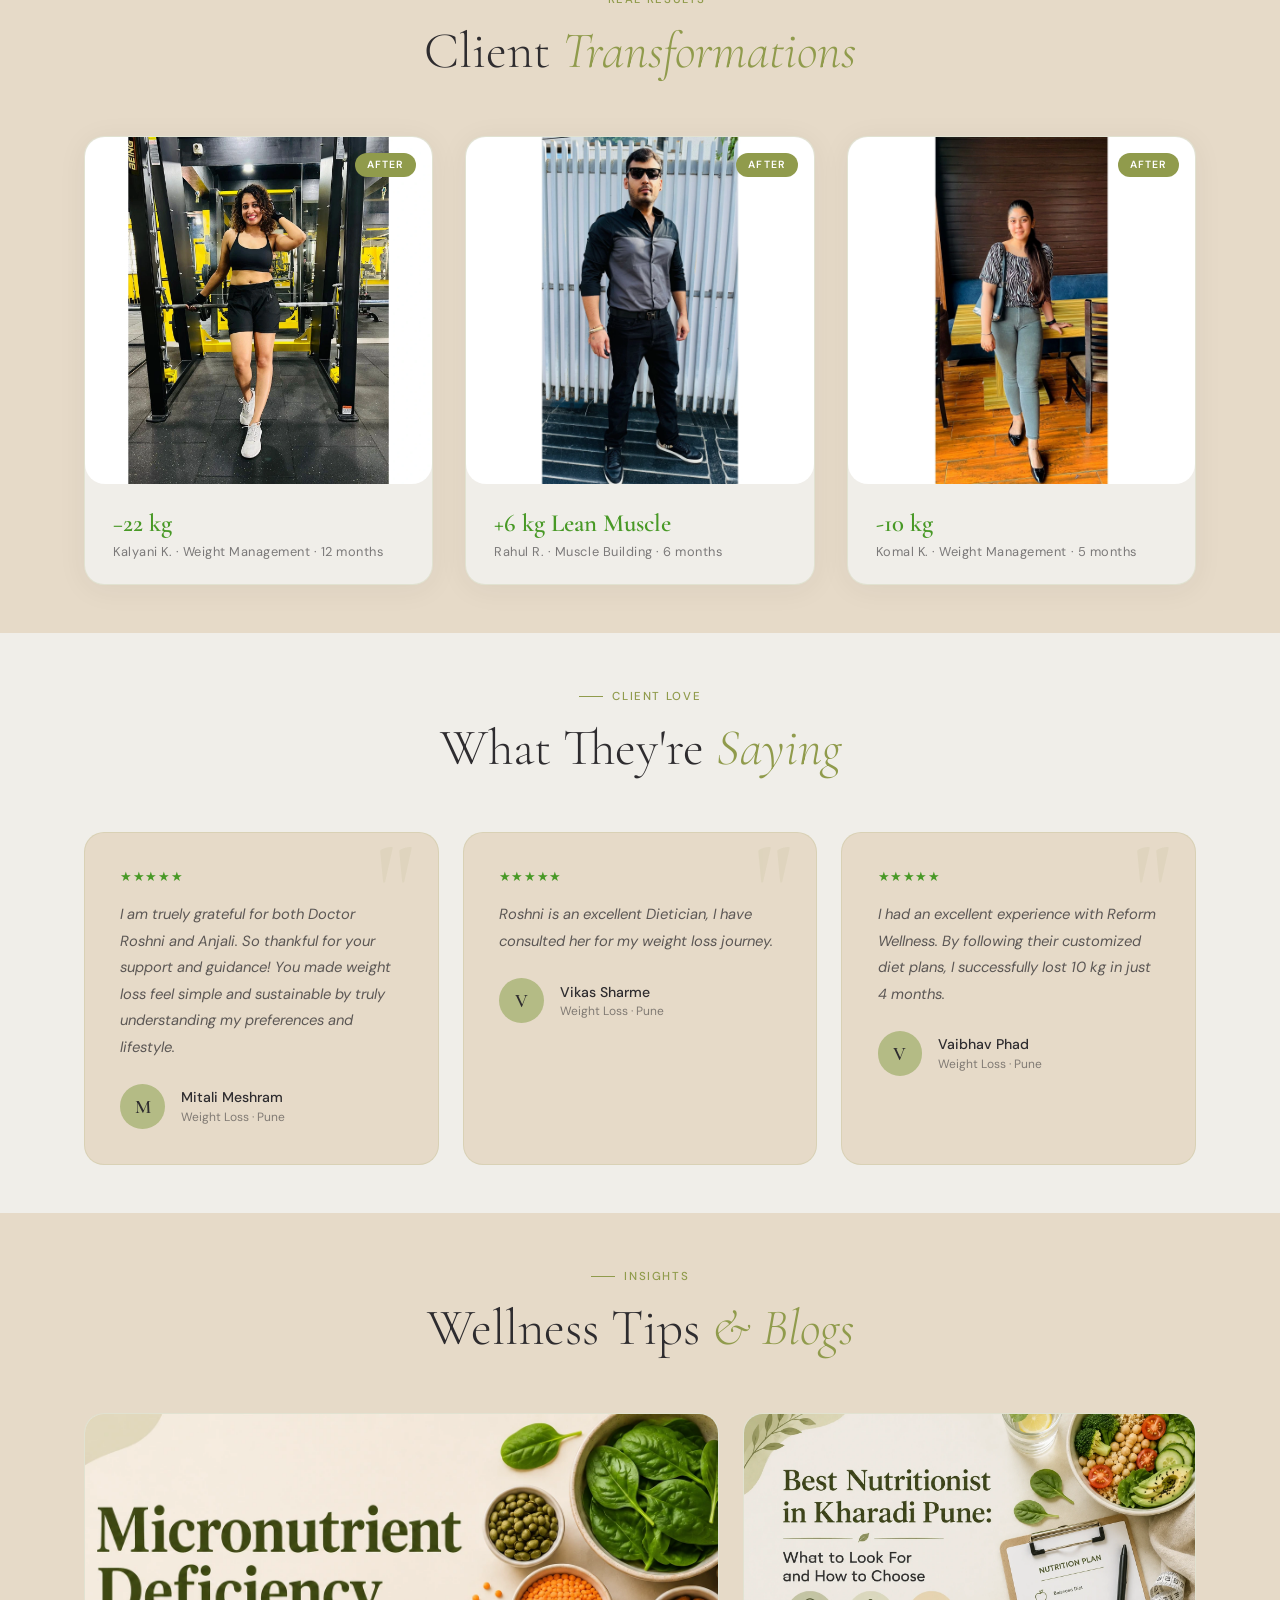
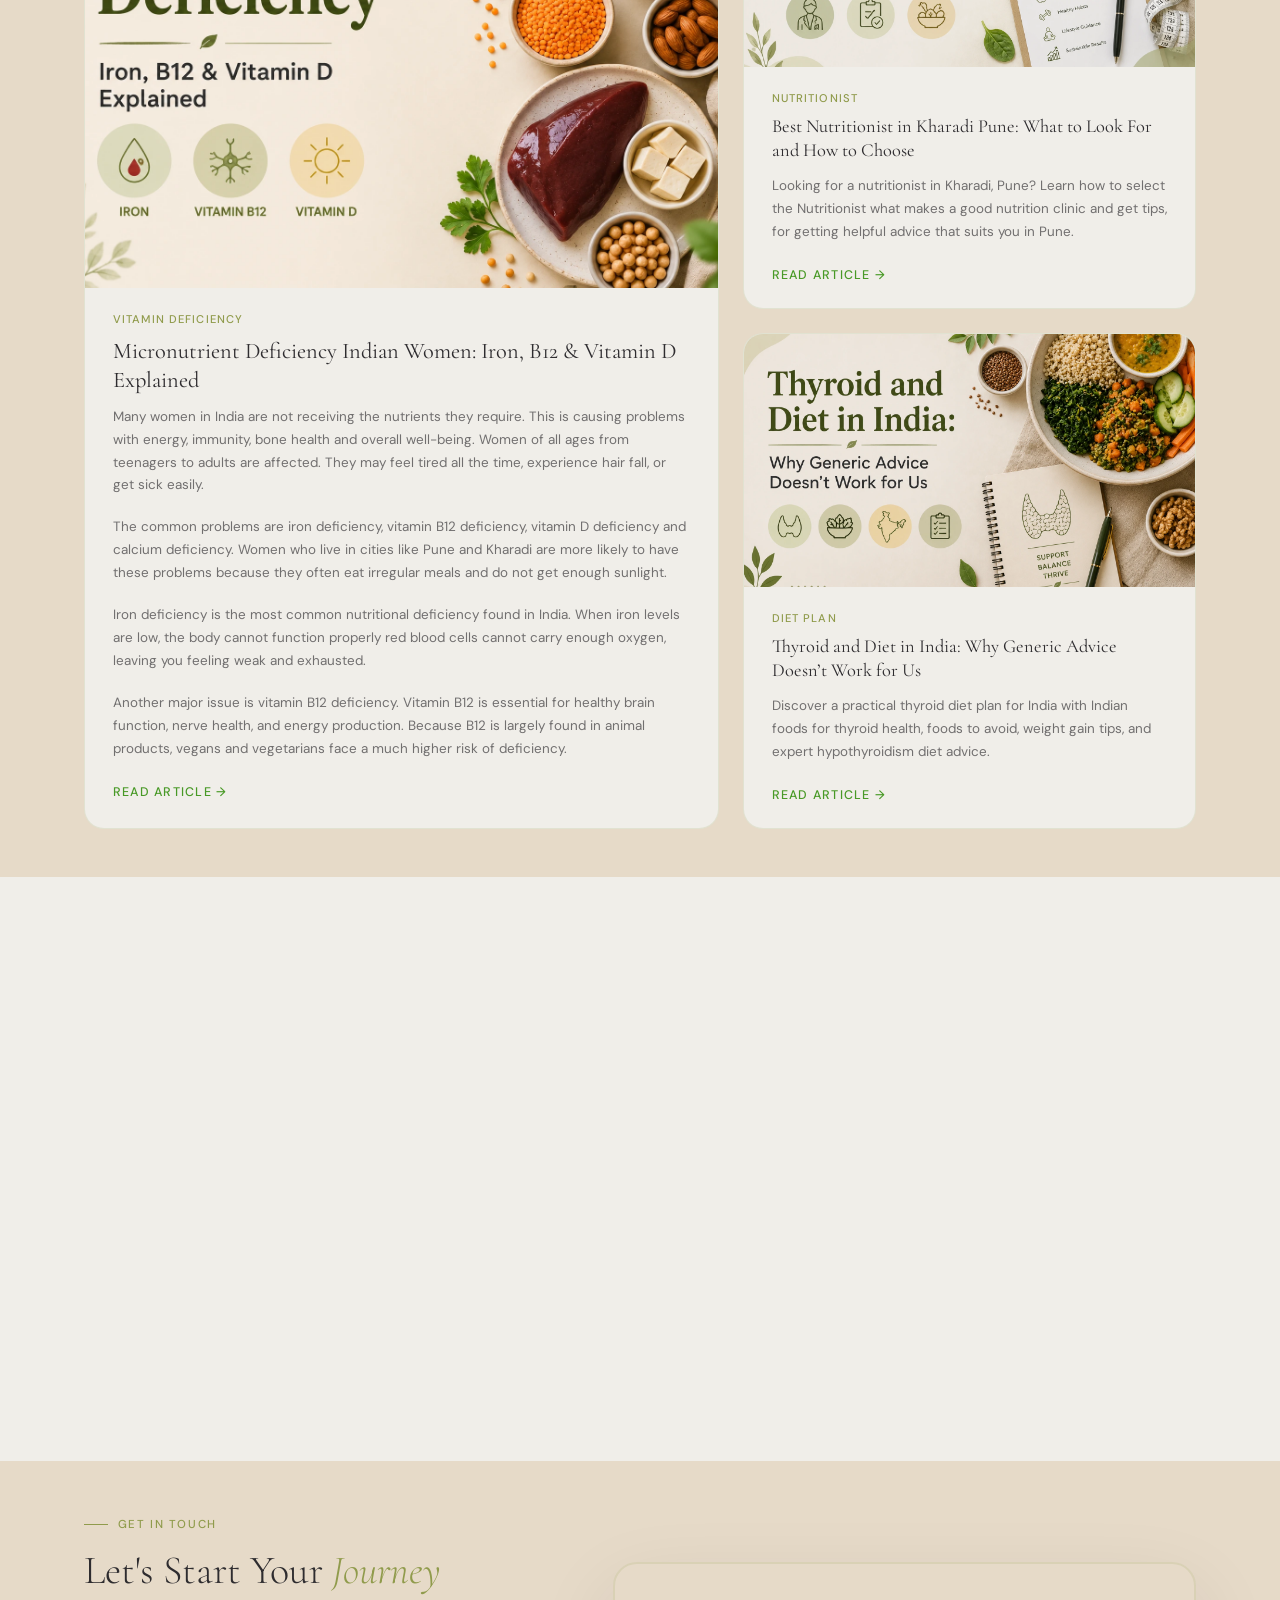
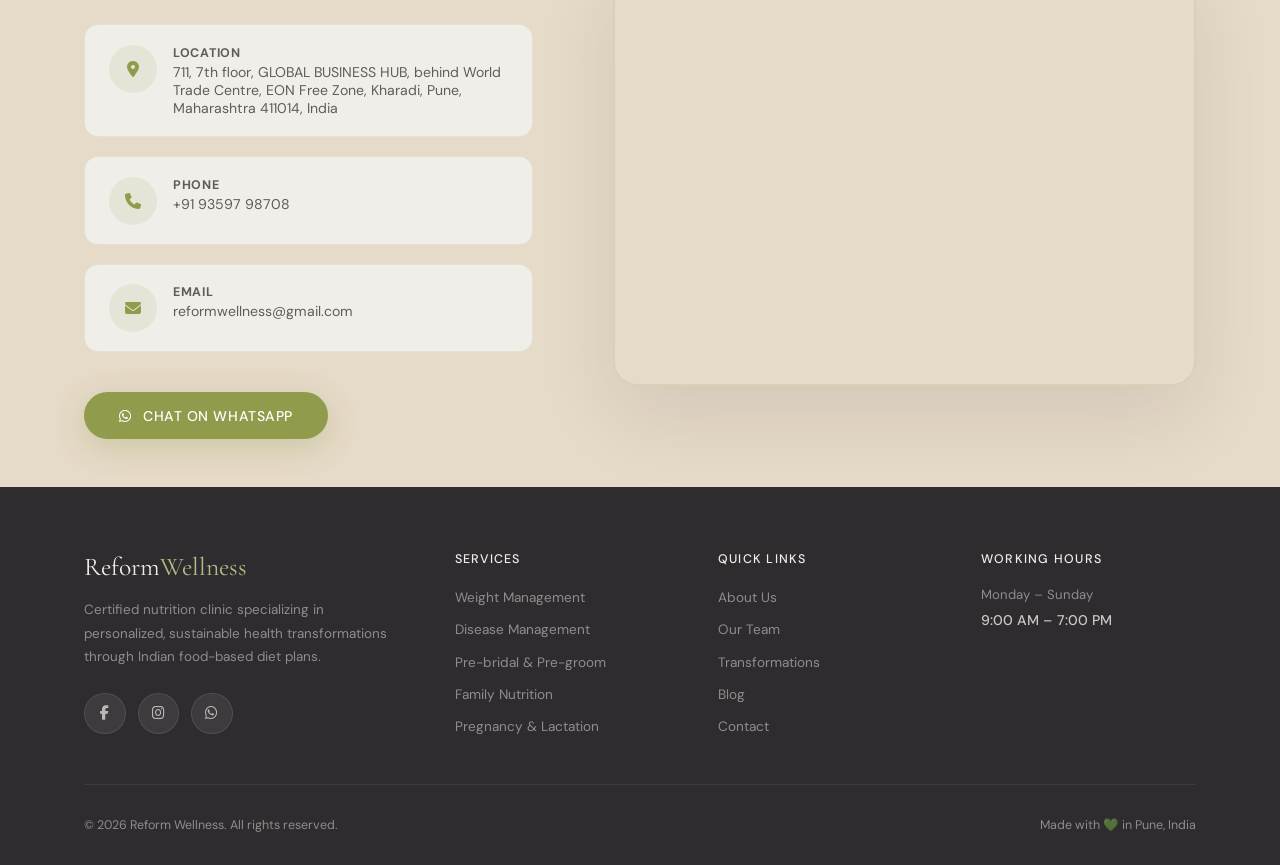
==== commit a7ef437e: "final changes" ====
--- a/index.html
+++ b/index.html
@@ -434,27 +434,51 @@
             </div>
             <div class="transforms-grid fade-up">
                 <div class="transform-card">
-                    <img src="/images/testimonials/client1-after.webp"
-                        class="transform-img" alt="Transformation" />
+                    <div class="transform-photo-wrap auto-flip-home">
+                        <img src="/images/testimonials/client38-before.webp" class="transform-img before active"
+                            alt="Before">
+
+                        <img src="/images/testimonials/client38-after.webp" class="transform-img after" alt="After">
+
+                        <span class="transform-label transform-label-before">Before</span>
+                        <span class="transform-label transform-label-after">After</span>
+                    </div>
+
                     <div class="transform-body">
                         <div class="transform-result">−22 kg</div>
-                        <div class="transform-name">Poonam A. · Weight Management · 12 months</div>
+                        <div class="transform-name">Kalyani K. · Weight Management · 12 months</div>
                     </div>
                 </div>
                 <div class="transform-card">
-                    <img src="/images/testimonials/client2-after.webp"
-                        class="transform-img" alt="Transformation" />
-                    <div class="transform-body">
-                        <div class="transform-result">PCOS Recovery</div>
-                        <div class="transform-name">Mehek K. · Disease Management · 6 months</div>
-                    </div>
-                </div>
-                <div class="transform-card">
-                    <img src="/images/testimonials/client4-after.webp"
-                        class="transform-img" alt="Transformation" />
+                    <div class="transform-photo-wrap auto-flip-home">
+                        <img src="/images/testimonials/client17-before.webp" class="transform-img before active"
+                            alt="Before">
+
+                        <img src="/images/testimonials/client17-after.webp" class="transform-img after" alt="After">
+
+                        <span class="transform-label transform-label-before">Before</span>
+                        <span class="transform-label transform-label-after">After</span>
+                    </div>
+
                     <div class="transform-body">
                         <div class="transform-result">+6 kg Lean Muscle</div>
-                        <div class="transform-name">Pratik S. · Weight Management · 6 months</div>
+                        <div class="transform-name">Rahul R. · Muscle Building · 6 months</div>
+                    </div>
+                </div>
+                <div class="transform-card">
+                    <div class="transform-photo-wrap auto-flip-home">
+                        <img src="/images/testimonials/client34-before.webp" class="transform-img before active"
+                            alt="Before">
+
+                        <img src="/images/testimonials/client34-after.webp" class="transform-img after" alt="After">
+
+                        <span class="transform-label transform-label-before">Before</span>
+                        <span class="transform-label transform-label-after">After</span>
+                    </div>
+
+                    <div class="transform-body">
+                        <div class="transform-result">-10 kg</div>
+                        <div class="transform-name">Komal K. · Weight Management · 5 months</div>
                     </div>
                 </div>
             </div>
--- a/css/style.css
+++ b/css/style.css
@@ -785,6 +785,7 @@
     display: grid;
     grid-template-columns: 1fr 1fr;
     border-bottom: 1px solid rgba(144, 155, 76, 0.12);
+    align-items: stretch;
 }
 
 .svc-row:last-child {
@@ -801,7 +802,8 @@
 
 .svc-img-col {
     background: var(--dark);
-    aspect-ratio: 2 / 1;
+    aspect-ratio: unset;
+    min-height: 0;
     display: flex;
     align-items: center;
     justify-content: center;
@@ -811,6 +813,8 @@
 }
 
 .svc-img-col img {
+    position: absolute;
+    inset: 0;
     width: 100%;
     height: 100%;
     object-fit: cover;
@@ -1906,7 +1910,7 @@
 .transforms-grid {
     display: grid;
     grid-template-columns: repeat(3, 1fr);
-    gap: 1.5rem;
+    gap: 2rem;
     margin-top: 3.5rem;
 }
 
@@ -1924,11 +1928,61 @@
     box-shadow: 0 20px 60px rgba(46, 44, 47, 0.12);
 }
 
+.transform-photo-wrap {
+    position: relative;
+    aspect-ratio: 1/1;
+    overflow: hidden;
+    border-radius: 20px;
+}
+
 .transform-img {
+    position: absolute;
+    inset: 0;
     width: 100%;
-    aspect-ratio: 4/3;
+    height: 100%;
     object-fit: cover;
-    object-position: top;
+    object-position: top center;
+    opacity: 0;
+    transition: opacity 1s ease;
+}
+
+.transform-img.active {
+    opacity: 1;
+}
+
+.transform-label {
+    position: absolute;
+    top: 1rem;
+    font-size: .65rem;
+    font-weight: 600;
+    letter-spacing: .1em;
+    text-transform: uppercase;
+    padding: .35rem .75rem;
+    border-radius: 100px;
+    z-index: 5;
+    opacity: 0;
+    transition: opacity .4s ease;
+    white-space: nowrap;
+}
+
+.transform-label-before {
+    left: 1rem;
+    background: rgba(46, 44, 47, .75);
+    color: #fff;
+}
+
+.transform-label-after {
+    right: 1rem;
+    background: var(--primary);
+    color: #fff;
+}
+
+.auto-flip-home.show-before .transform-label-before {
+    opacity: 1;
+}
+
+.auto-flip-home.show-after .transform-label-after {
+    opacity: 1;
 }
 
 .transform-body {
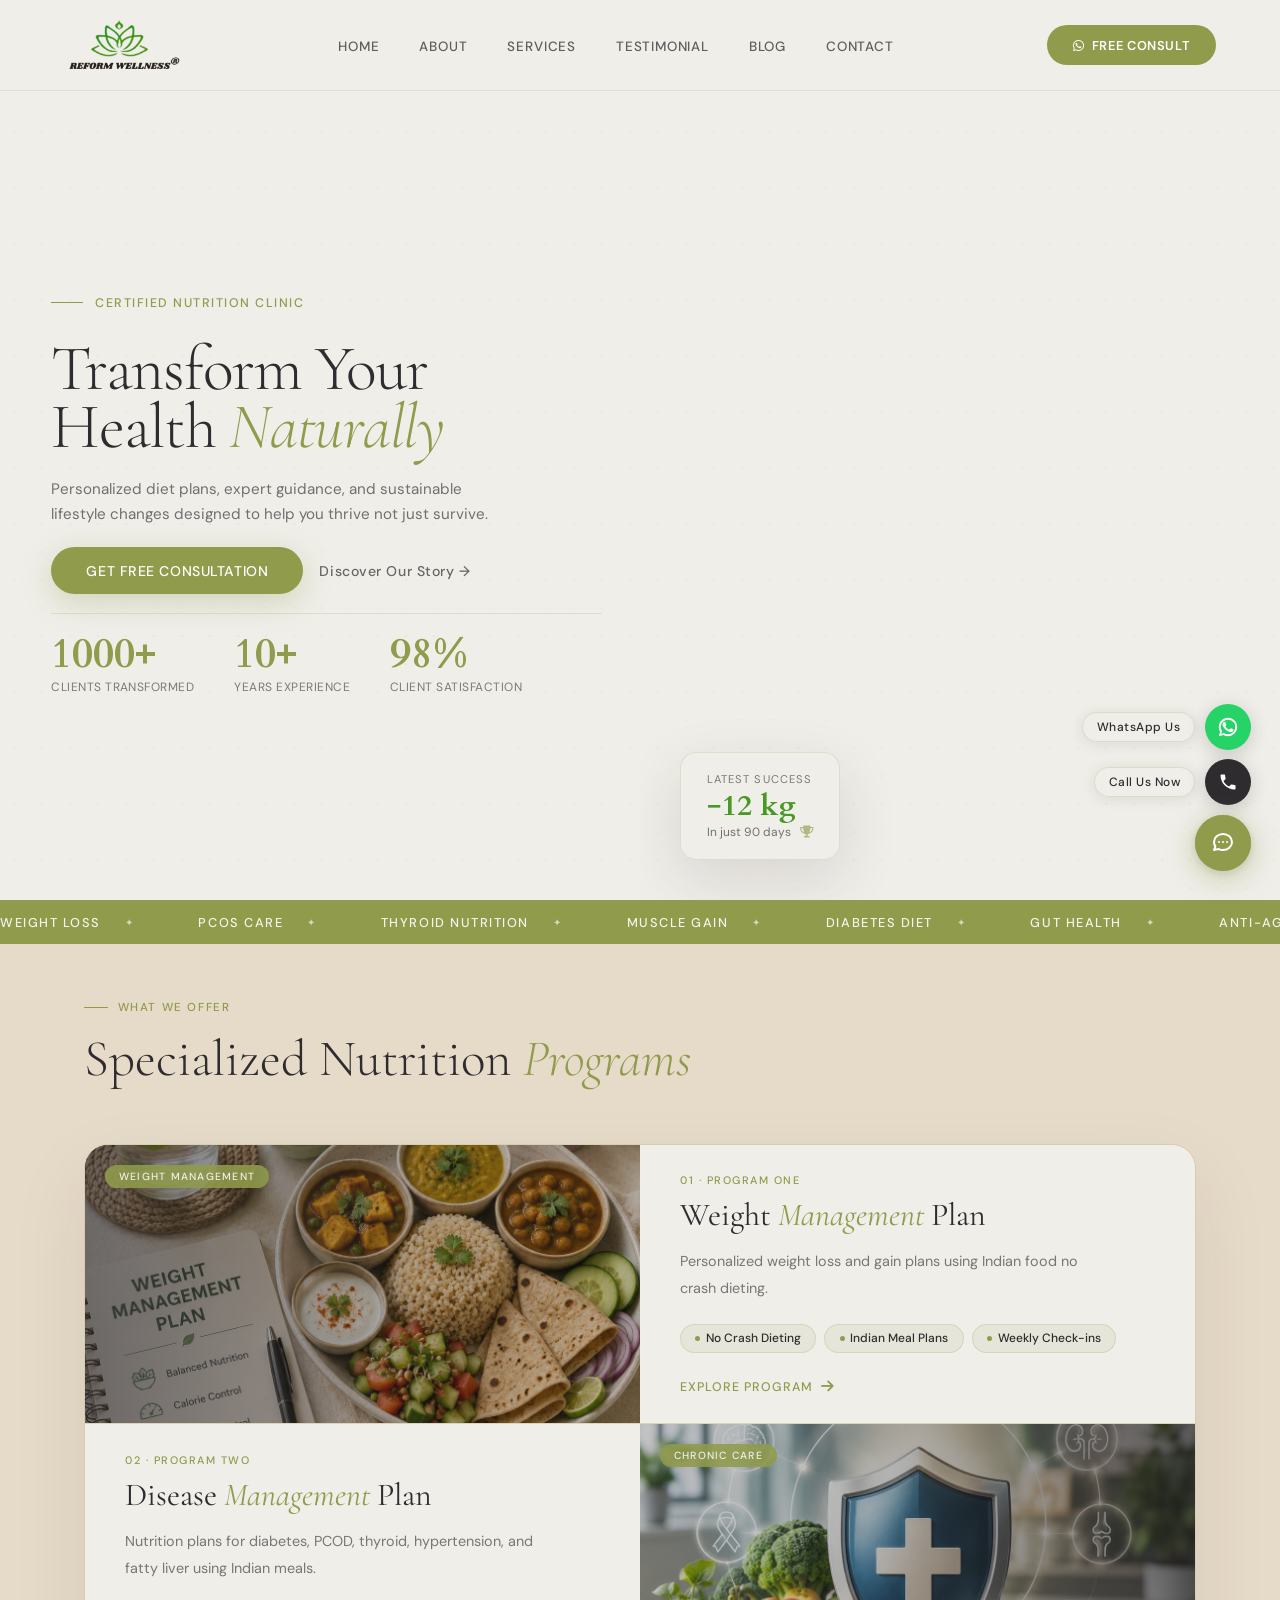
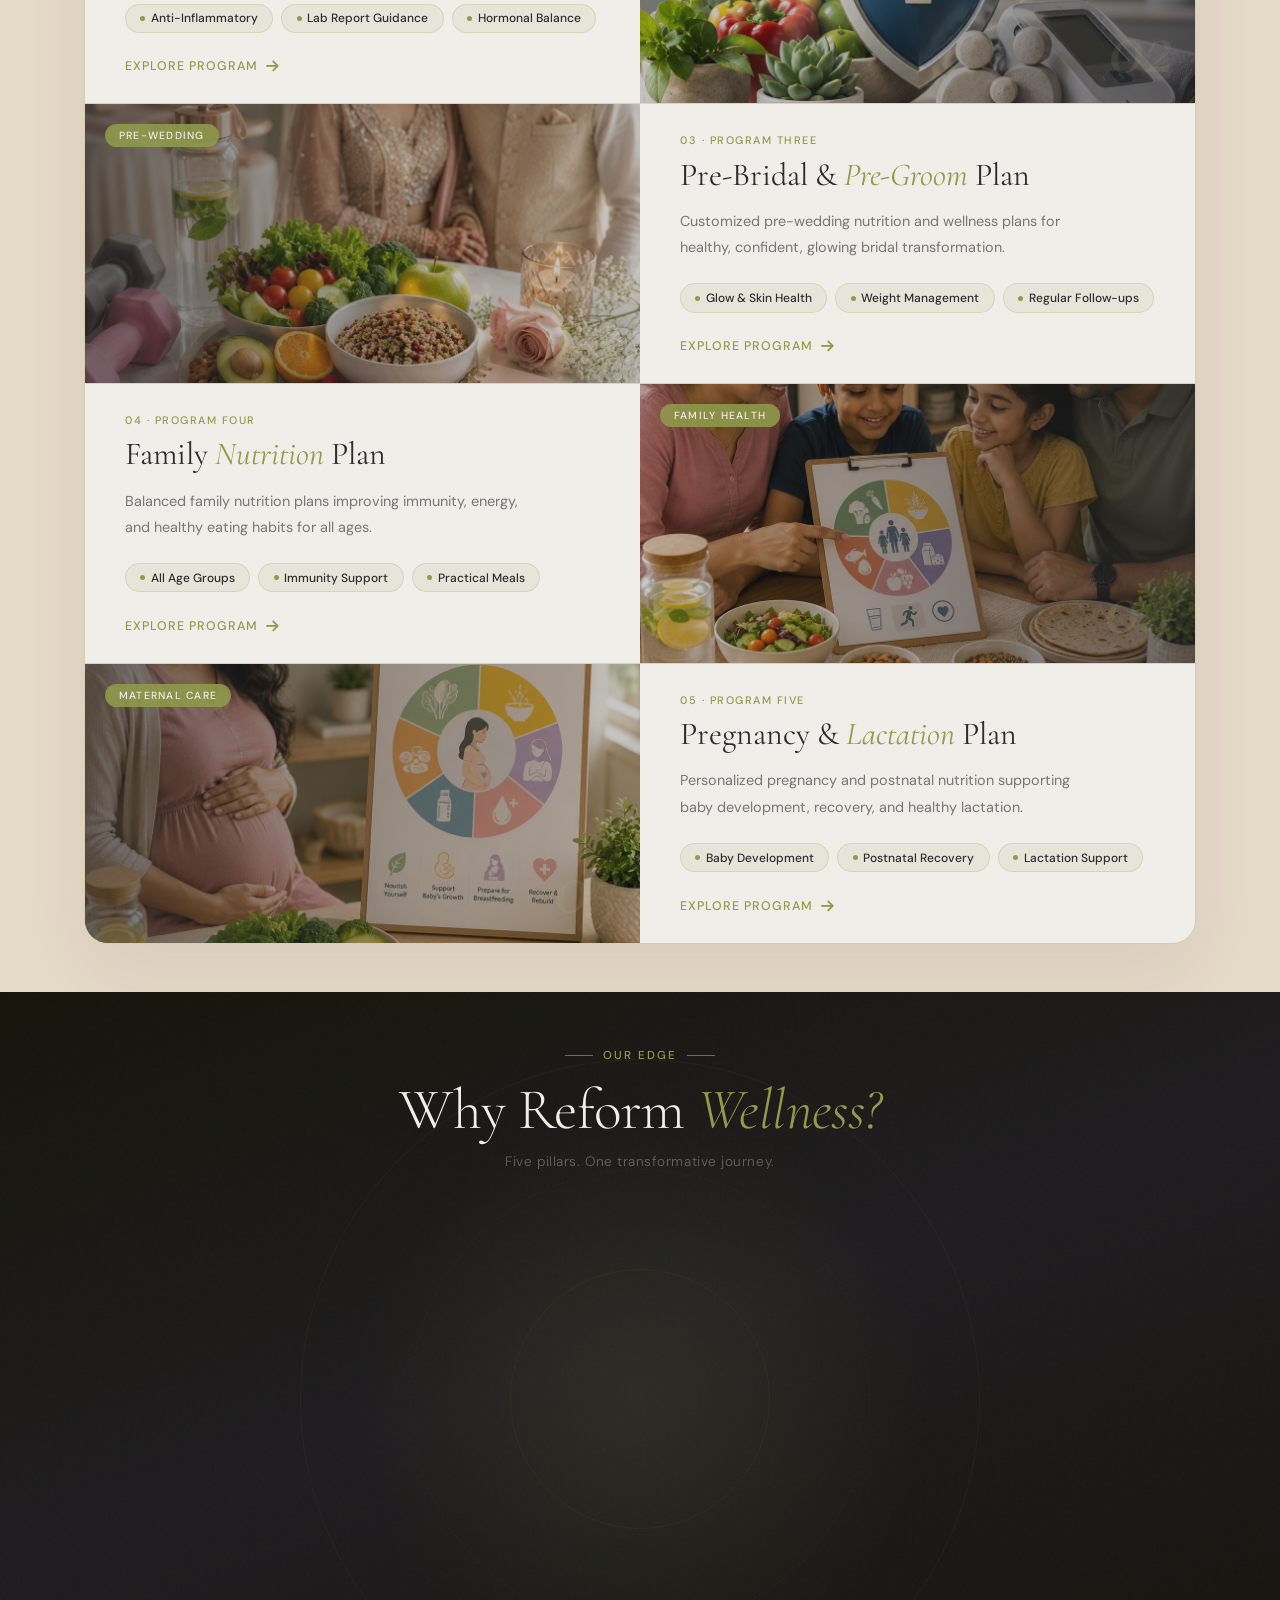
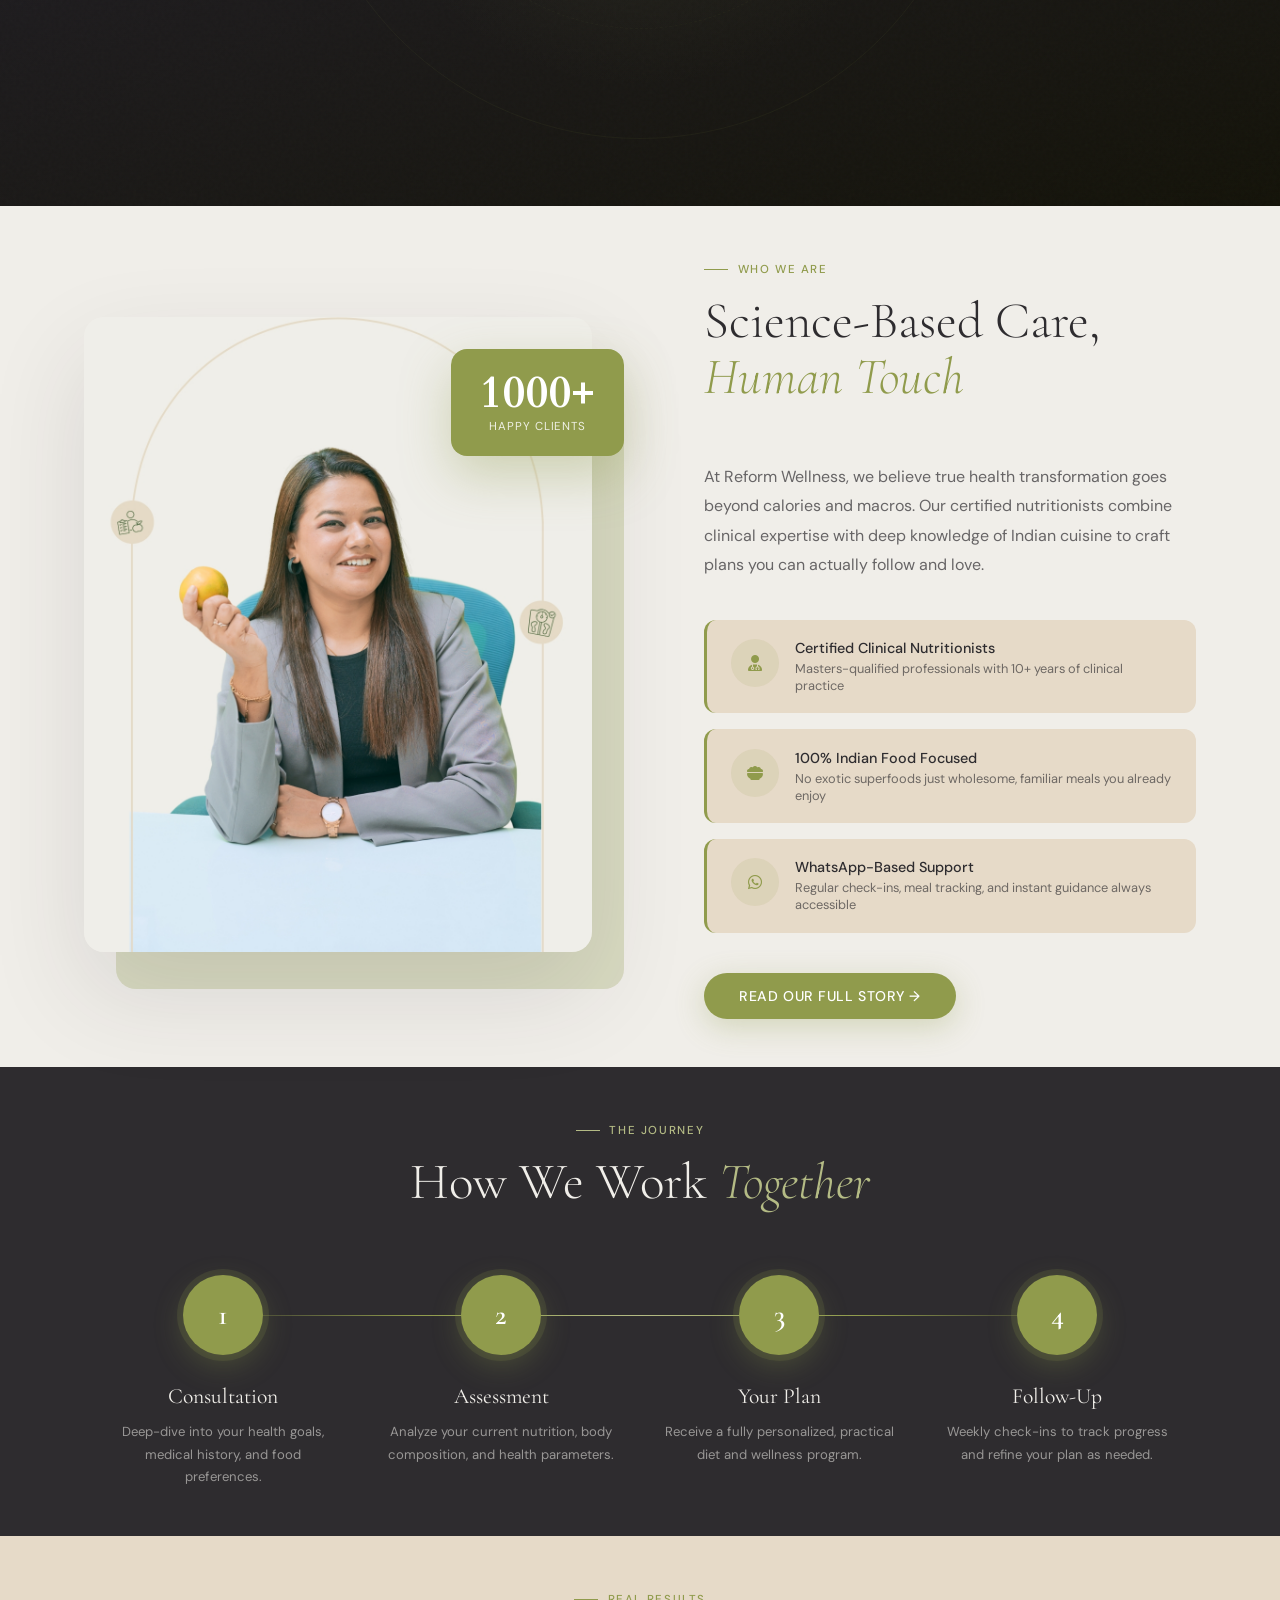
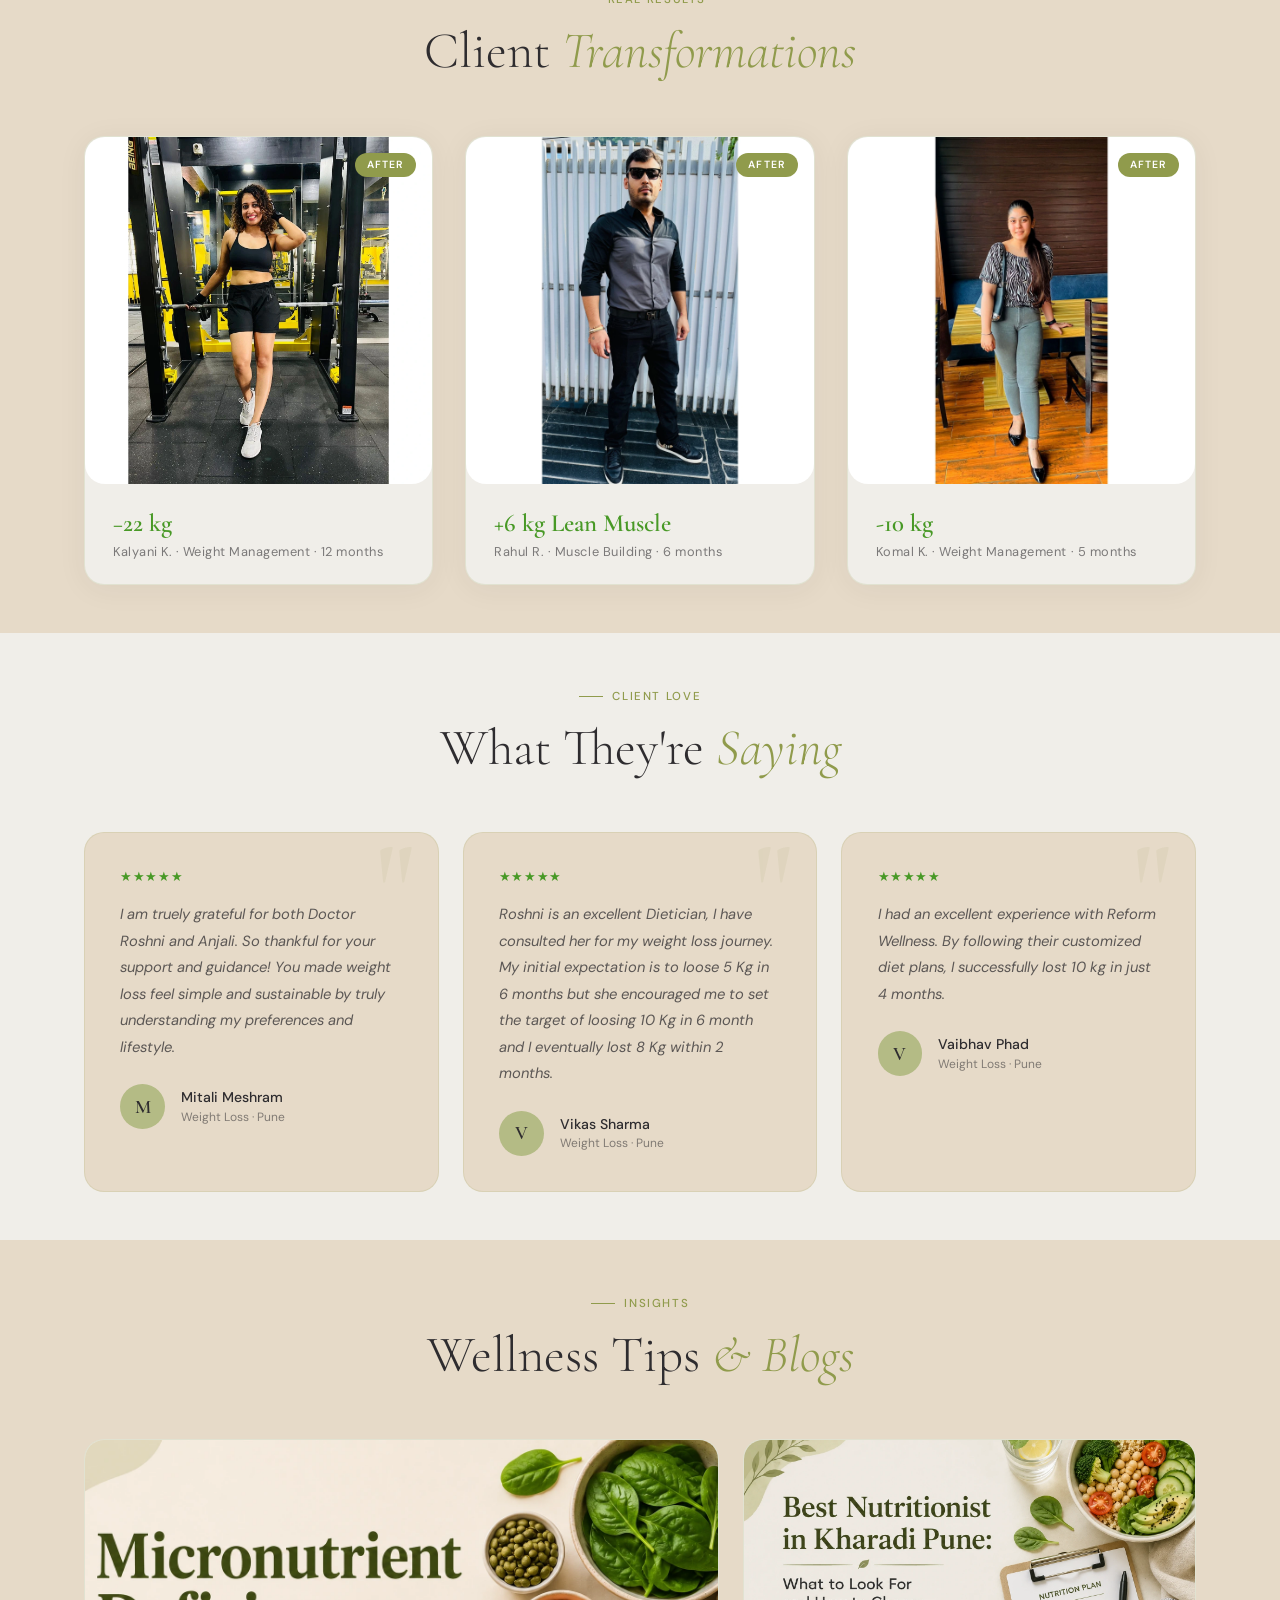
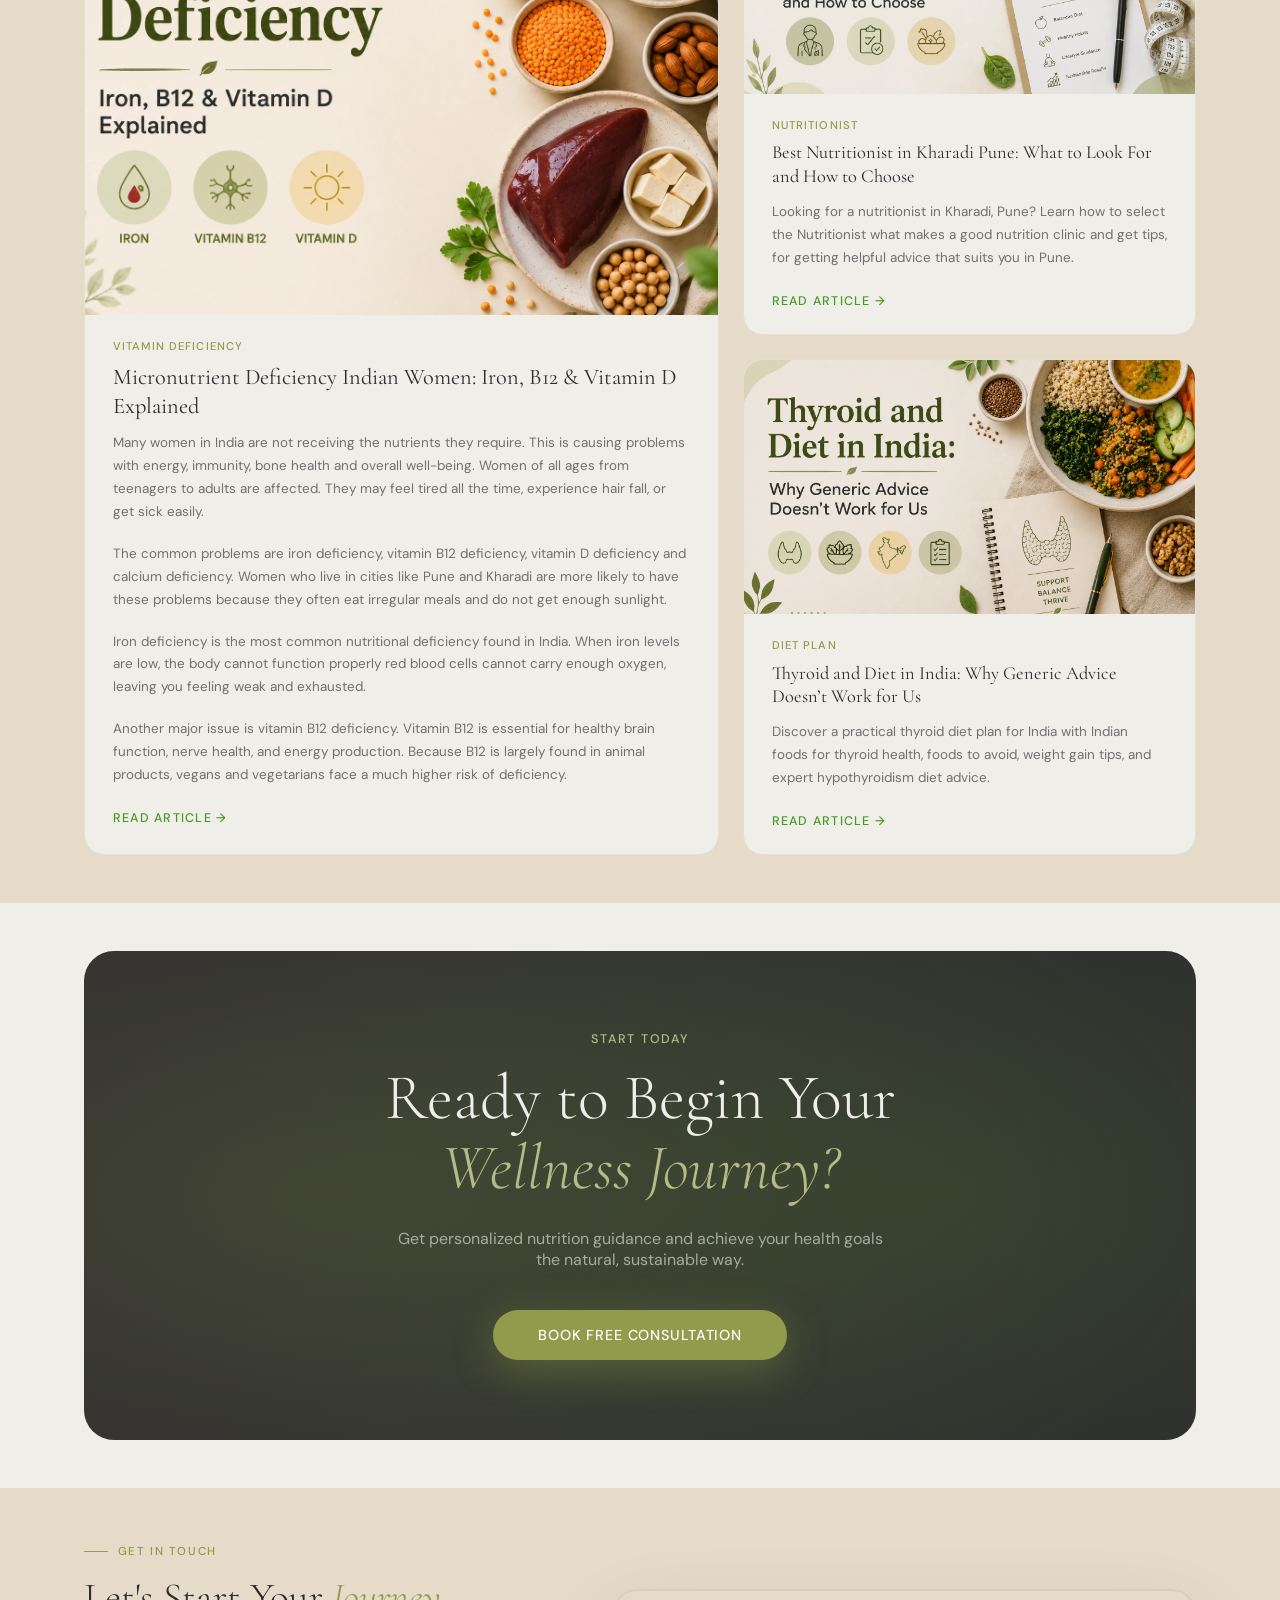
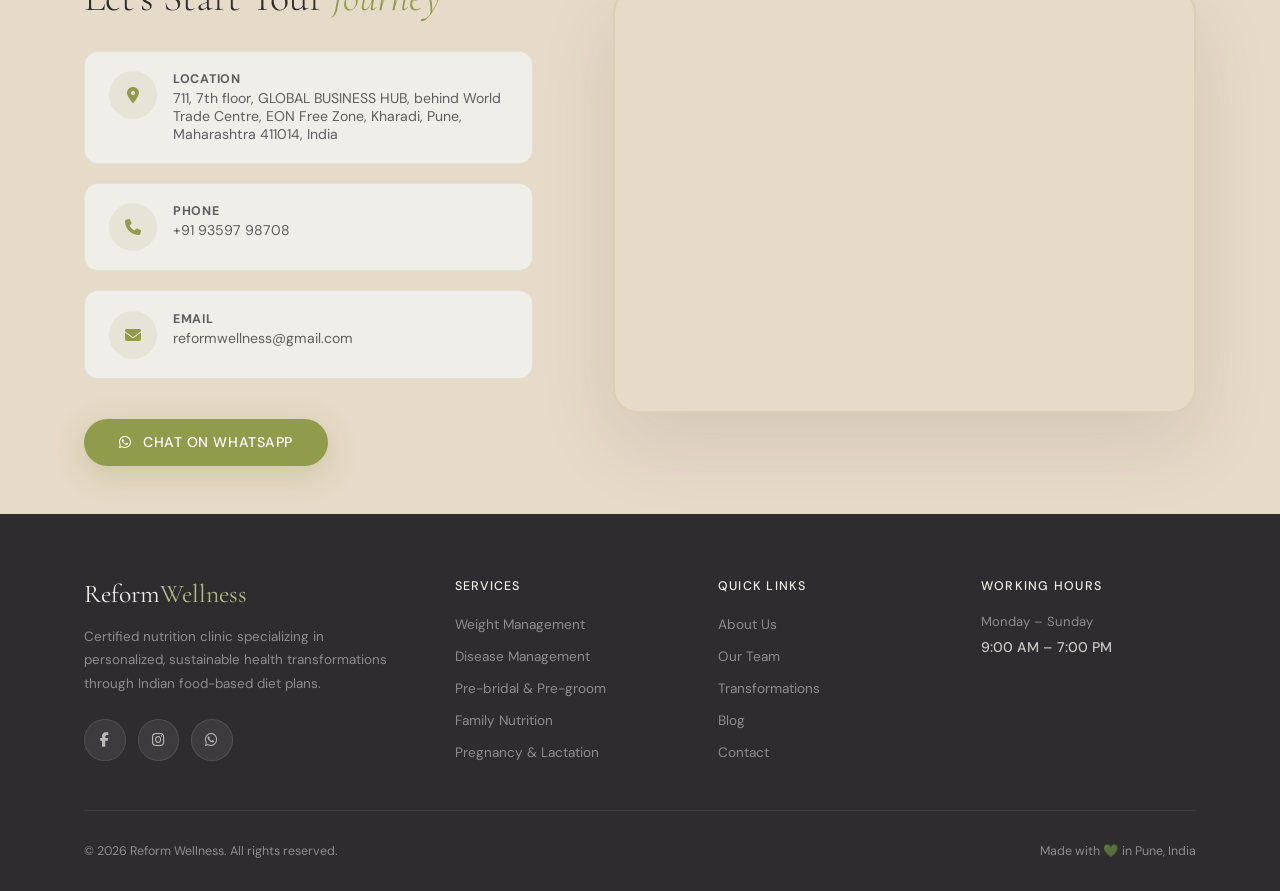
==== commit 9efee57d: "final changes" ====
--- a/index.html
+++ b/index.html
@@ -508,11 +508,12 @@
                 <div class="testi-card">
                     <div class="testi-stars">★★★★★</div>
                     <p class="testi-quote">Roshni is an excellent Dietician, I have consulted her for my weight loss
-                        journey.</p>
+                        journey. My initial expectation is to loose 5 Kg in 6 months but she encouraged me to set the
+                        target of loosing 10 Kg in 6 month and I eventually lost 8 Kg within 2 months.</p>
                     <div class="testi-author">
                         <div class="testi-avatar">V</div>
                         <div>
-                            <div class="testi-name">Vikas Sharme</div>
+                            <div class="testi-name">Vikas Sharma</div>
                             <div class="testi-meta">Weight Loss · Pune</div>
                         </div>
                     </div>
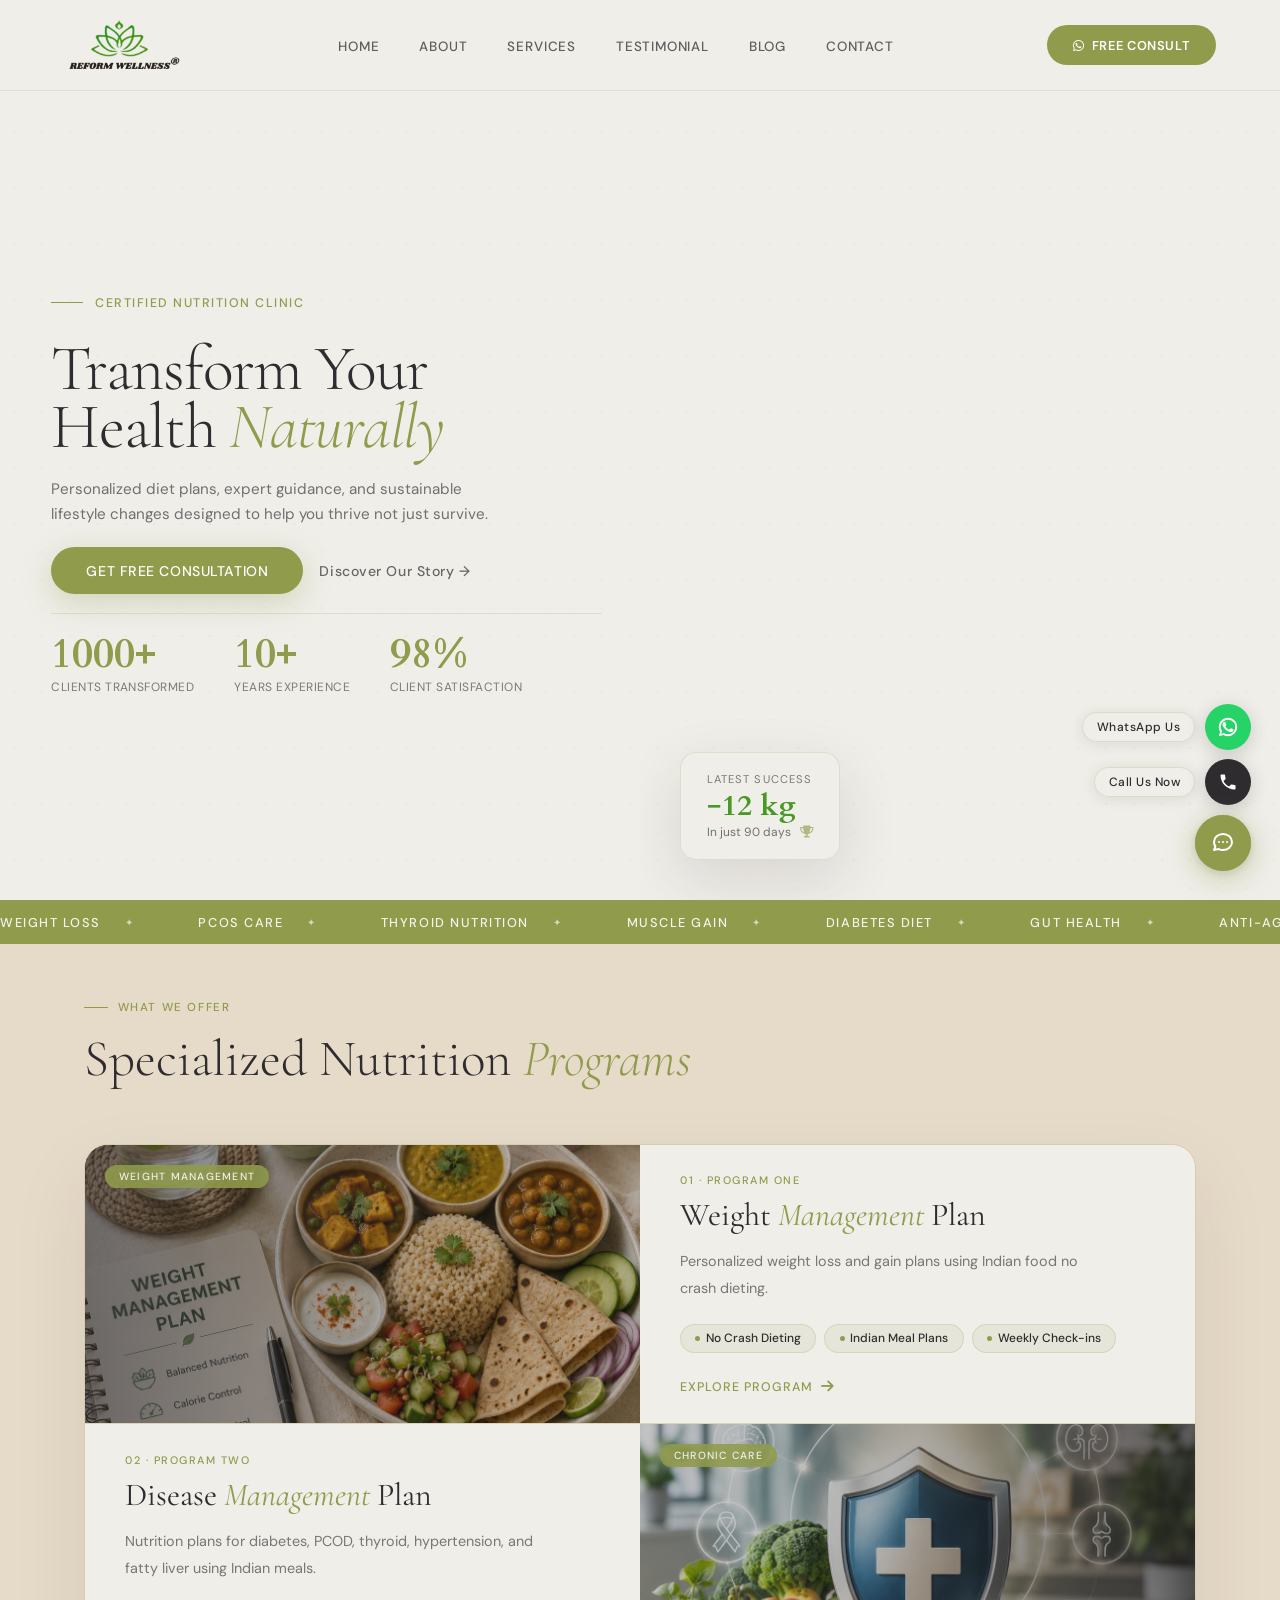
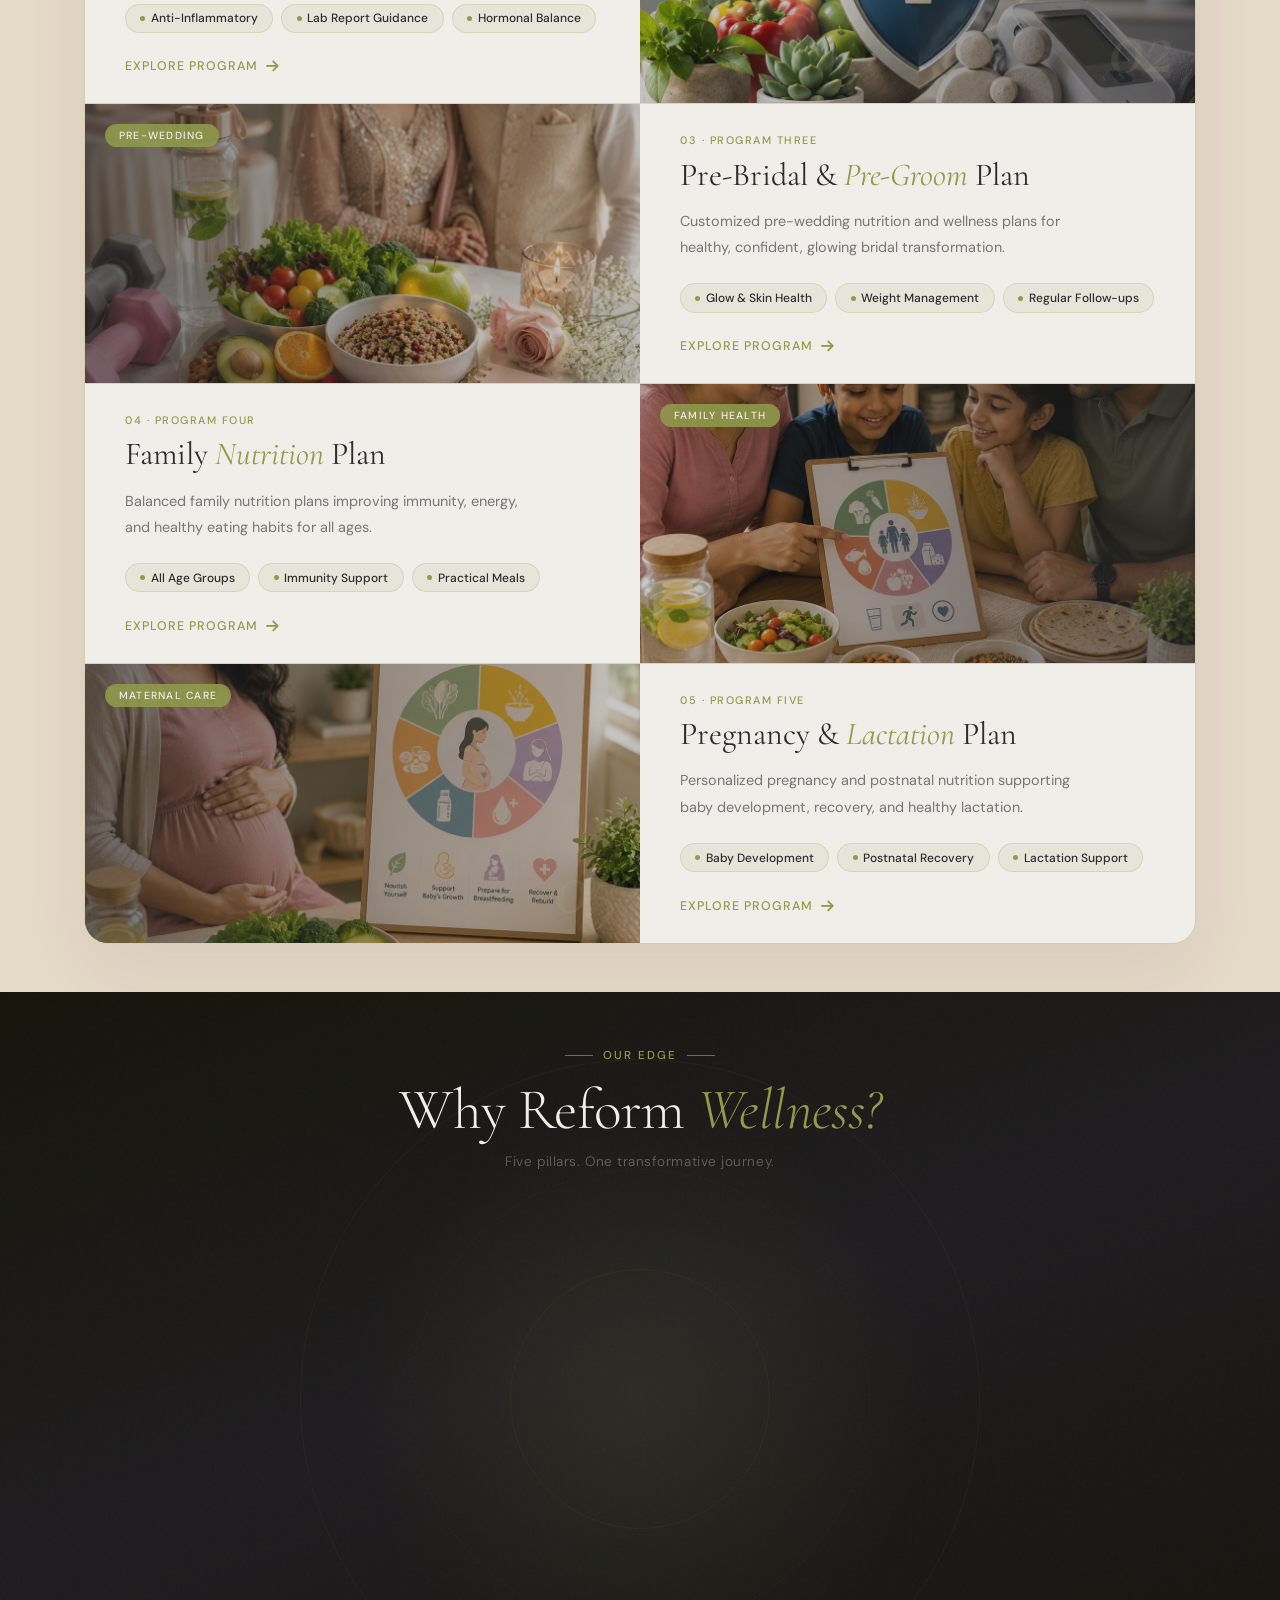
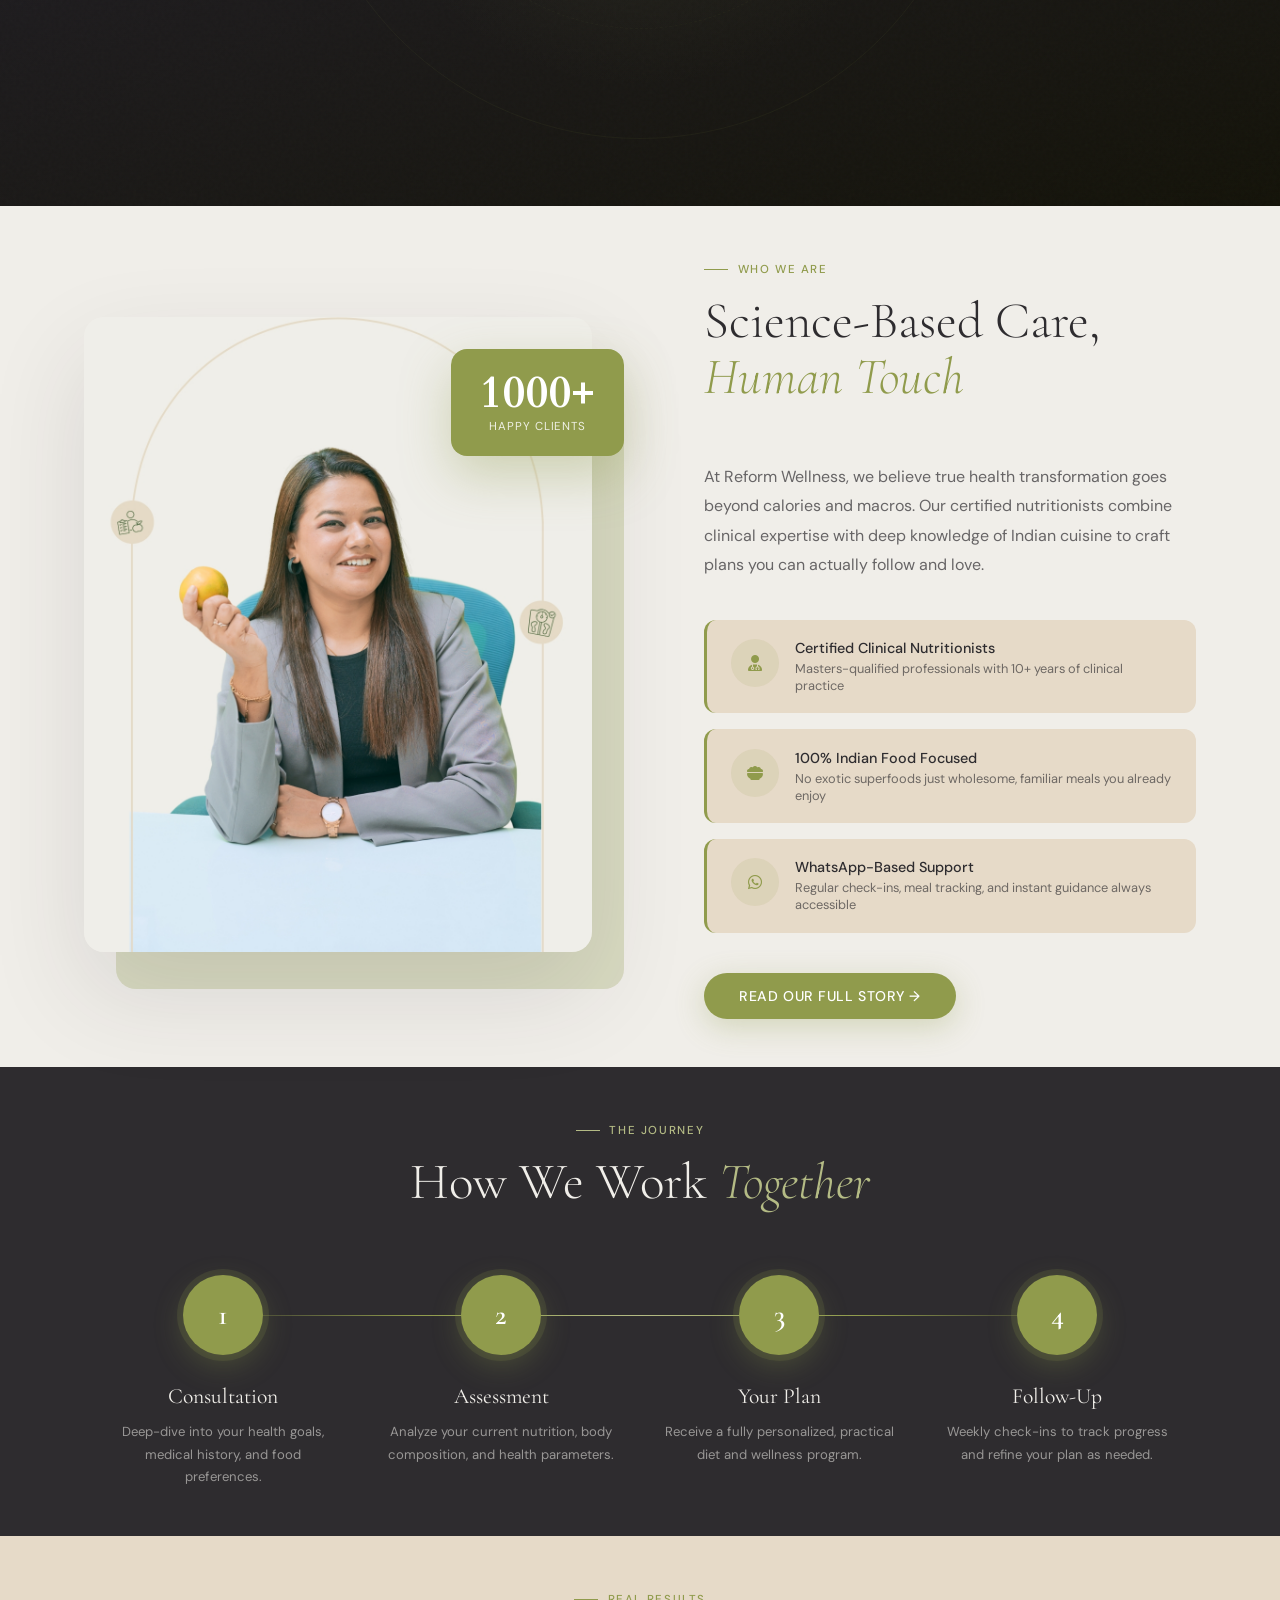
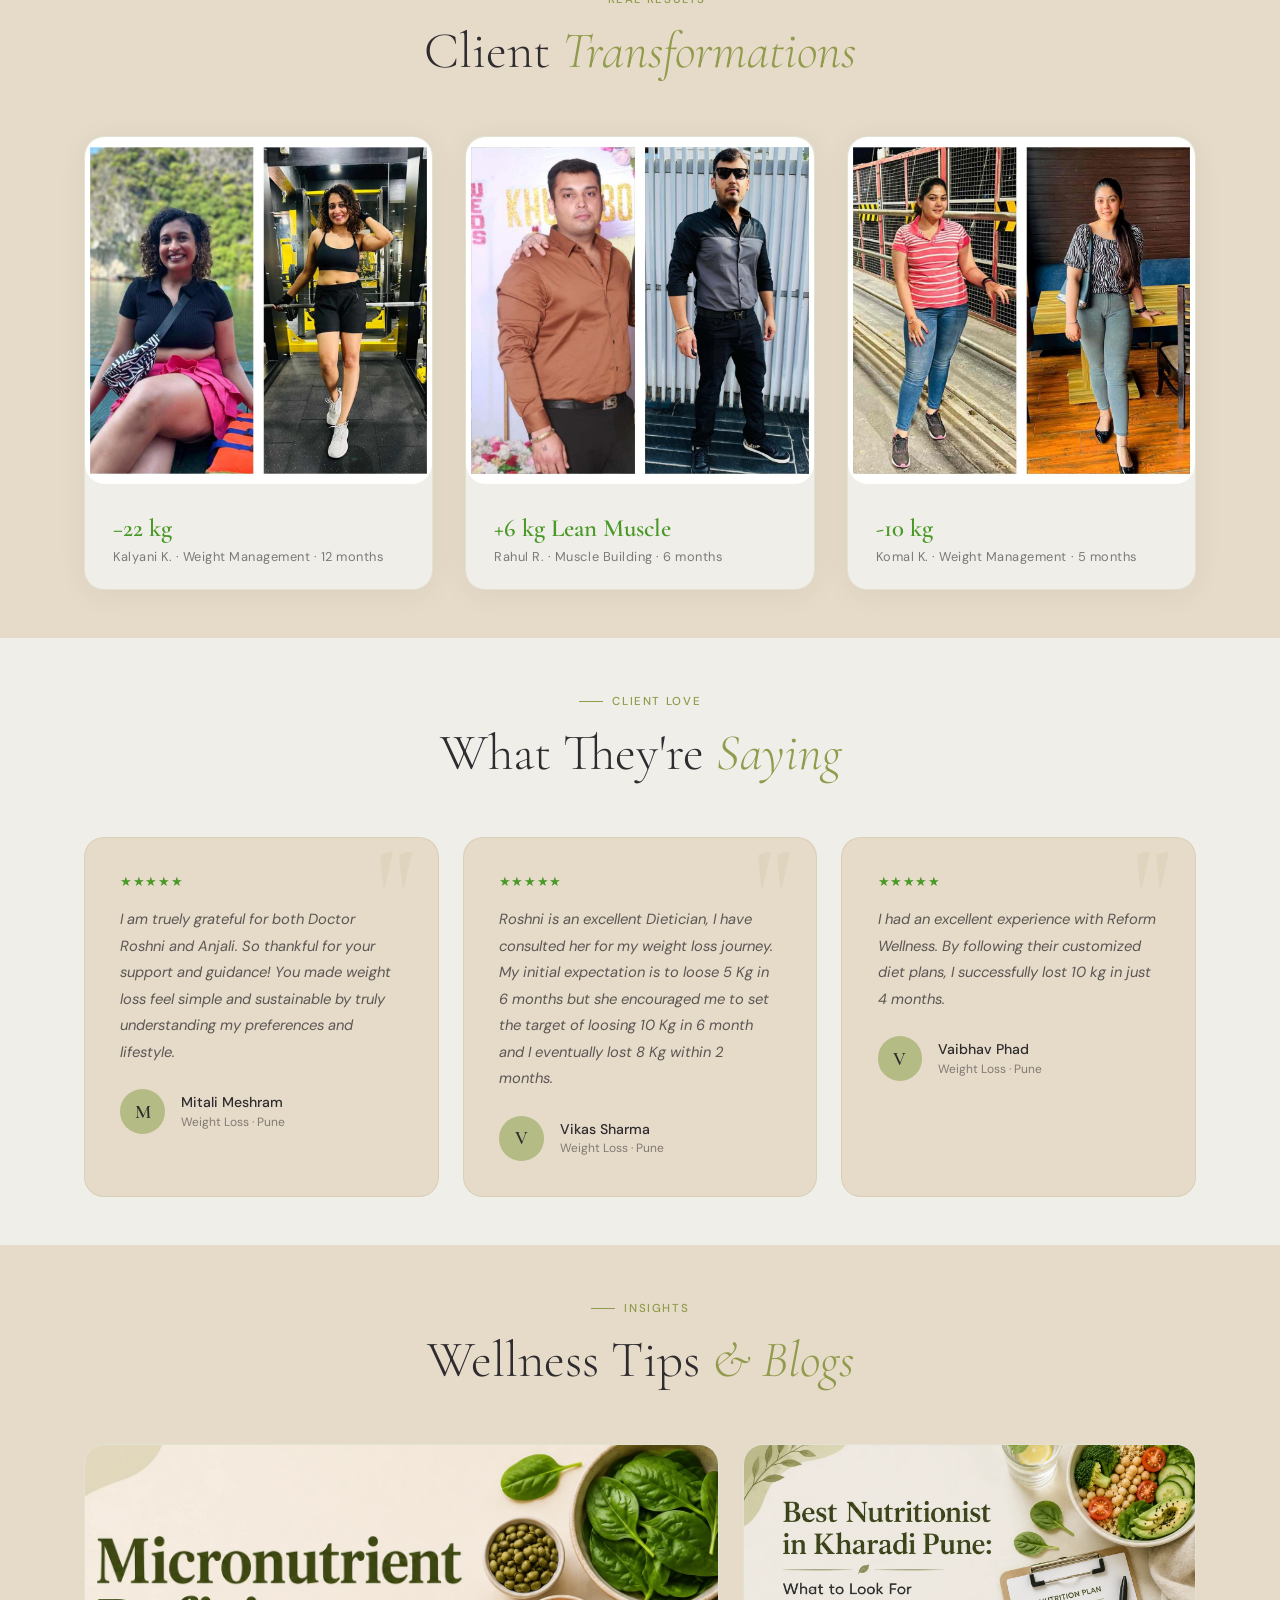
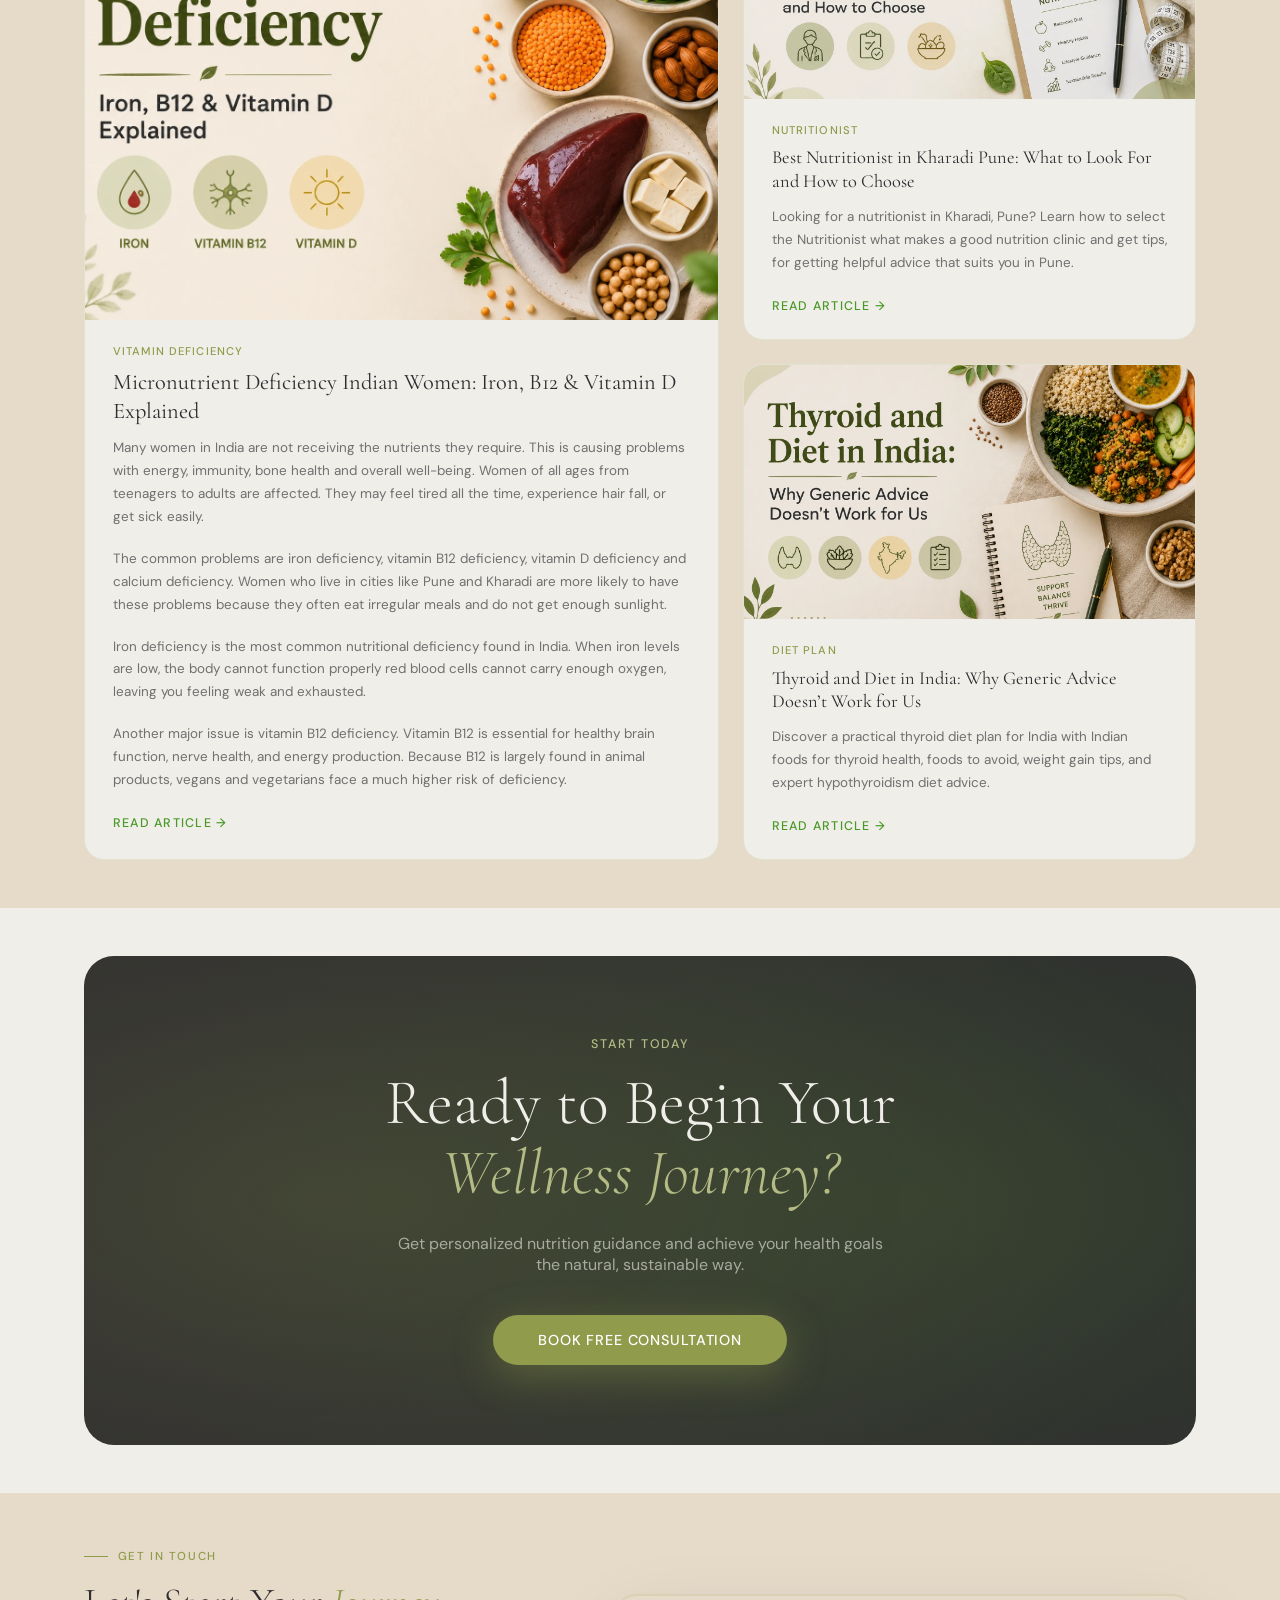
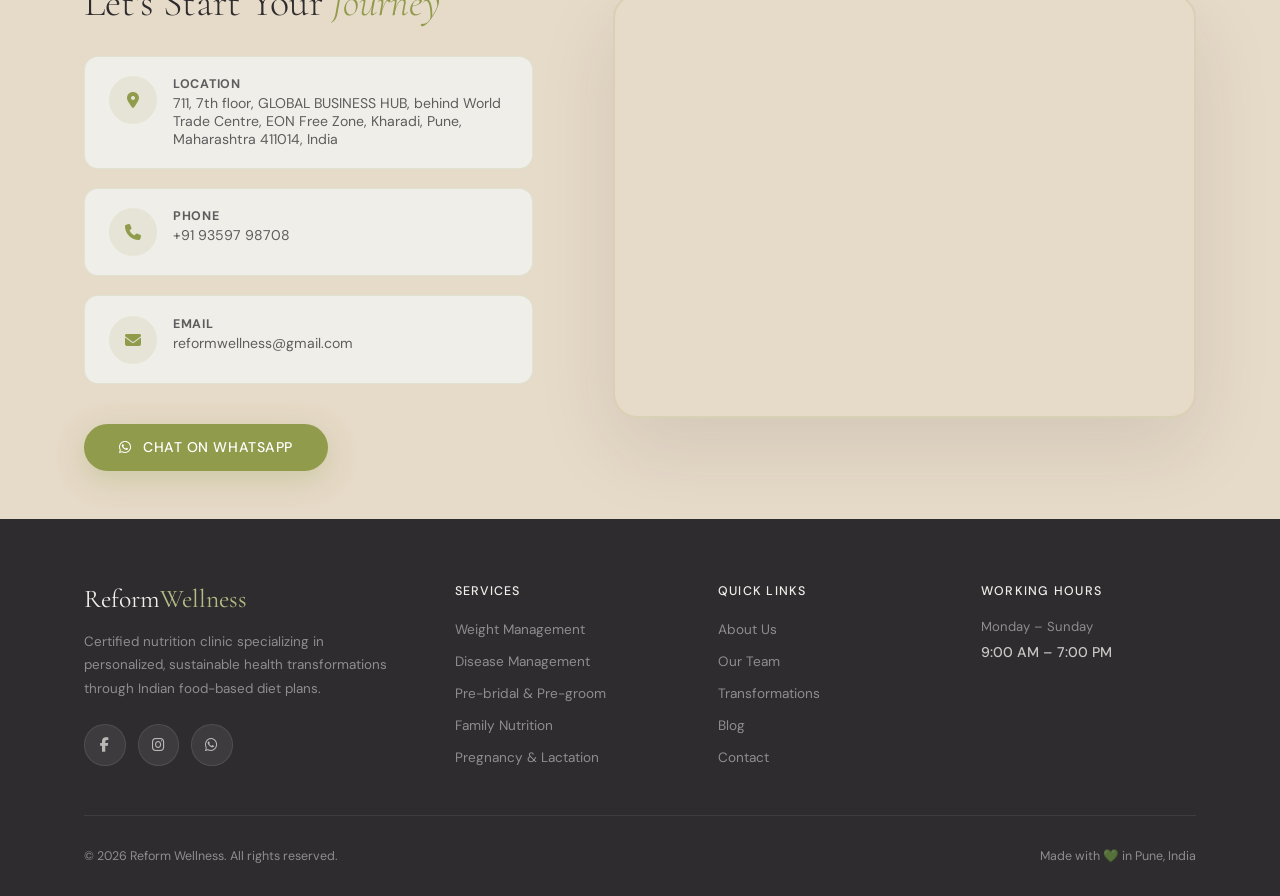
==== commit 2b7909ad: "final touches" ====
--- a/index.html
+++ b/index.html
@@ -434,48 +434,21 @@
             </div>
             <div class="transforms-grid fade-up">
                 <div class="transform-card">
-                    <div class="transform-photo-wrap auto-flip-home">
-                        <img src="/images/testimonials/client38-before.webp" class="transform-img before active"
-                            alt="Before">
-
-                        <img src="/images/testimonials/client38-after.webp" class="transform-img after" alt="After">
-
-                        <span class="transform-label transform-label-before">Before</span>
-                        <span class="transform-label transform-label-after">After</span>
-                    </div>
-
+                    <img src="/images/slider/kalyani-kulkarni.webp" class="transform-img" alt="Transformation" />
                     <div class="transform-body">
                         <div class="transform-result">−22 kg</div>
                         <div class="transform-name">Kalyani K. · Weight Management · 12 months</div>
                     </div>
                 </div>
                 <div class="transform-card">
-                    <div class="transform-photo-wrap auto-flip-home">
-                        <img src="/images/testimonials/client17-before.webp" class="transform-img before active"
-                            alt="Before">
-
-                        <img src="/images/testimonials/client17-after.webp" class="transform-img after" alt="After">
-
-                        <span class="transform-label transform-label-before">Before</span>
-                        <span class="transform-label transform-label-after">After</span>
-                    </div>
-
+                    <img src="/images/slider/rahul-rajput.webp" class="transform-img" alt="Transformation" />
                     <div class="transform-body">
                         <div class="transform-result">+6 kg Lean Muscle</div>
                         <div class="transform-name">Rahul R. · Muscle Building · 6 months</div>
                     </div>
                 </div>
                 <div class="transform-card">
-                    <div class="transform-photo-wrap auto-flip-home">
-                        <img src="/images/testimonials/client34-before.webp" class="transform-img before active"
-                            alt="Before">
-
-                        <img src="/images/testimonials/client34-after.webp" class="transform-img after" alt="After">
-
-                        <span class="transform-label transform-label-before">Before</span>
-                        <span class="transform-label transform-label-after">After</span>
-                    </div>
-
+                    <img src="/images/slider/komal.webp" class="transform-img" alt="Transformation" />
                     <div class="transform-body">
                         <div class="transform-result">-10 kg</div>
                         <div class="transform-name">Komal K. · Weight Management · 5 months</div>
--- a/css/style.css
+++ b/css/style.css
@@ -1907,6 +1907,7 @@
     background: var(--soft);
 }
 
+
 .transforms-grid {
     display: grid;
     grid-template-columns: repeat(3, 1fr);
@@ -1928,61 +1929,12 @@
     box-shadow: 0 20px 60px rgba(46, 44, 47, 0.12);
 }
 
-.transform-photo-wrap {
-    position: relative;
+.transform-img {
+    width: 100%;
     aspect-ratio: 1/1;
-    overflow: hidden;
+    object-fit: cover;
+    object-position: top;
     border-radius: 20px;
-}
-
-.transform-img {
-    position: absolute;
-    inset: 0;
-    width: 100%;
-    height: 100%;
-    object-fit: cover;
-    object-position: top center;
-    opacity: 0;
-    transition: opacity 1s ease;
-}
-
-.transform-img.active {
-    opacity: 1;
-}
-
-.transform-label {
-    position: absolute;
-    top: 1rem;
-    font-size: .65rem;
-    font-weight: 600;
-    letter-spacing: .1em;
-    text-transform: uppercase;
-    padding: .35rem .75rem;
-    border-radius: 100px;
-    z-index: 5;
-    opacity: 0;
-    transition: opacity .4s ease;
-    white-space: nowrap;
-}
-
-.transform-label-before {
-    left: 1rem;
-    background: rgba(46, 44, 47, .75);
-    color: #fff;
-}
-
-.transform-label-after {
-    right: 1rem;
-    background: var(--primary);
-    color: #fff;
-}
-
-.auto-flip-home.show-before .transform-label-before {
-    opacity: 1;
-}
-
-.auto-flip-home.show-after .transform-label-after {
-    opacity: 1;
 }
 
 .transform-body {
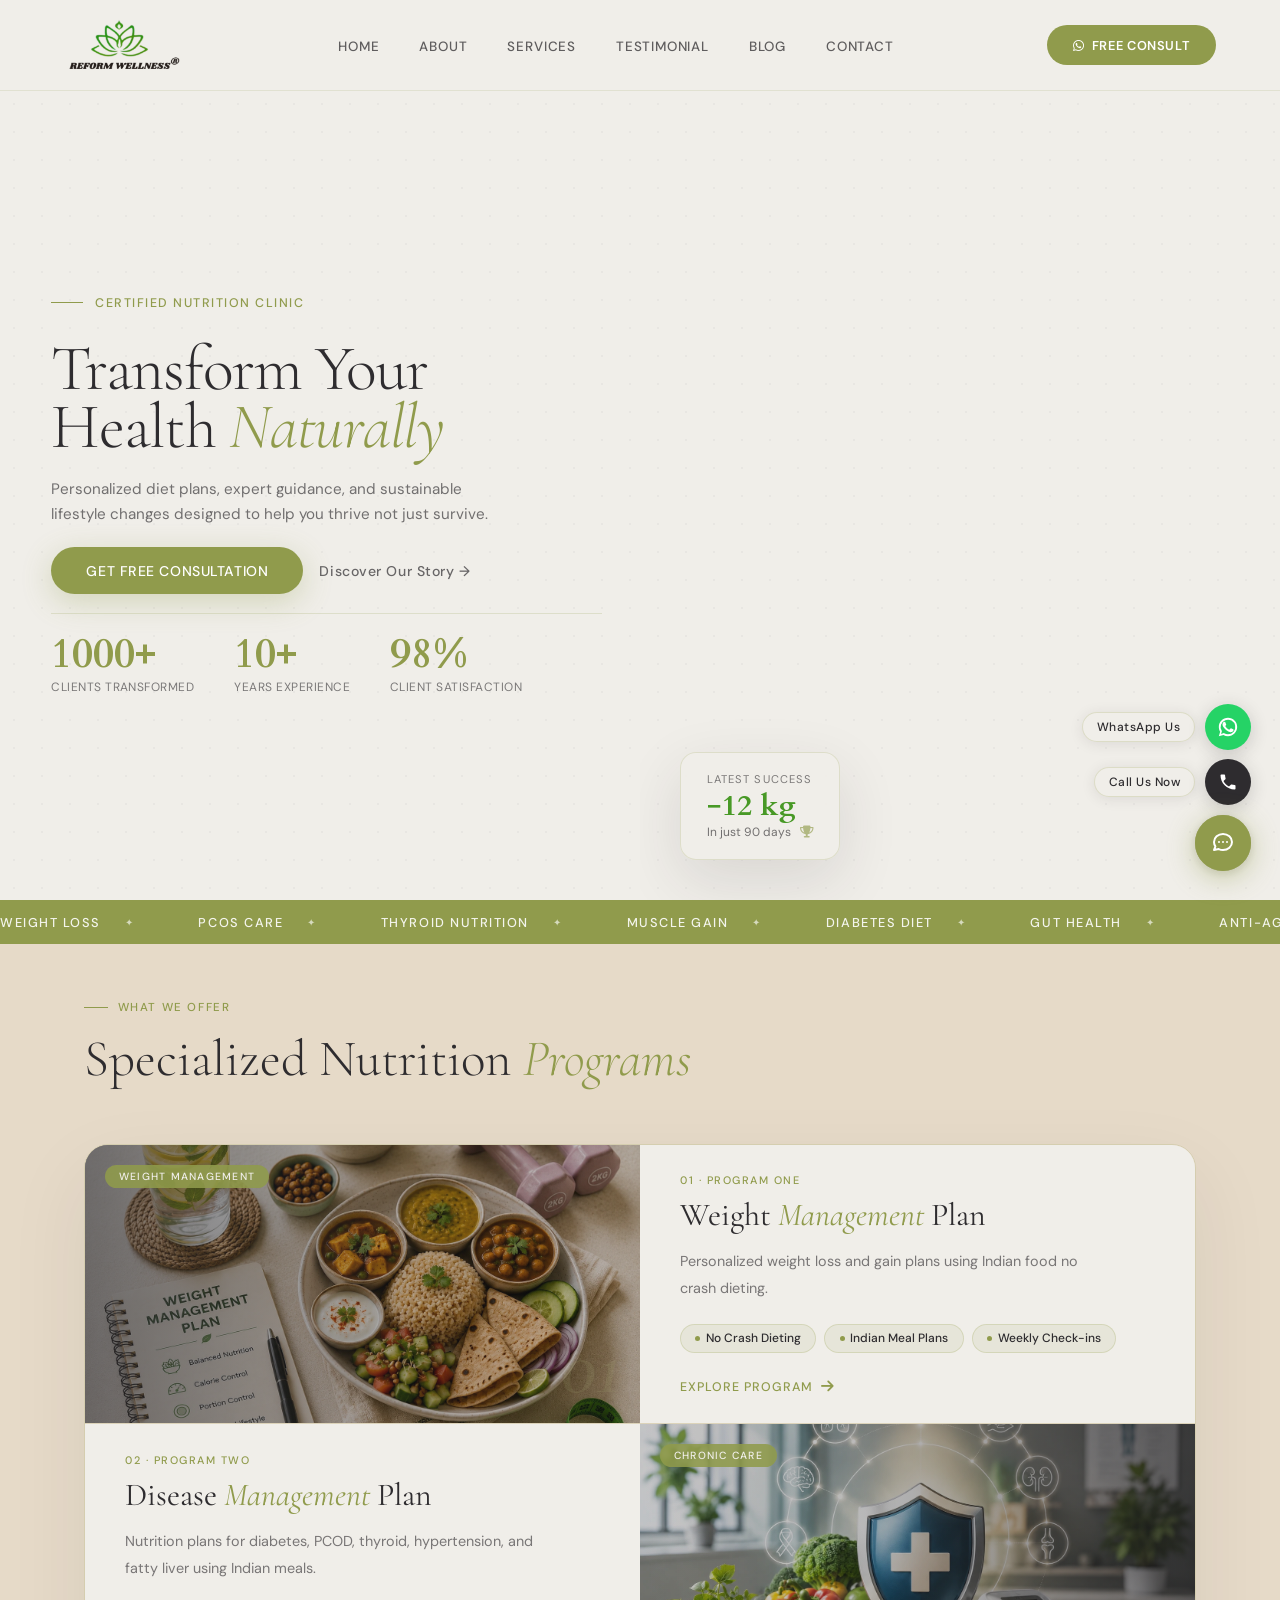
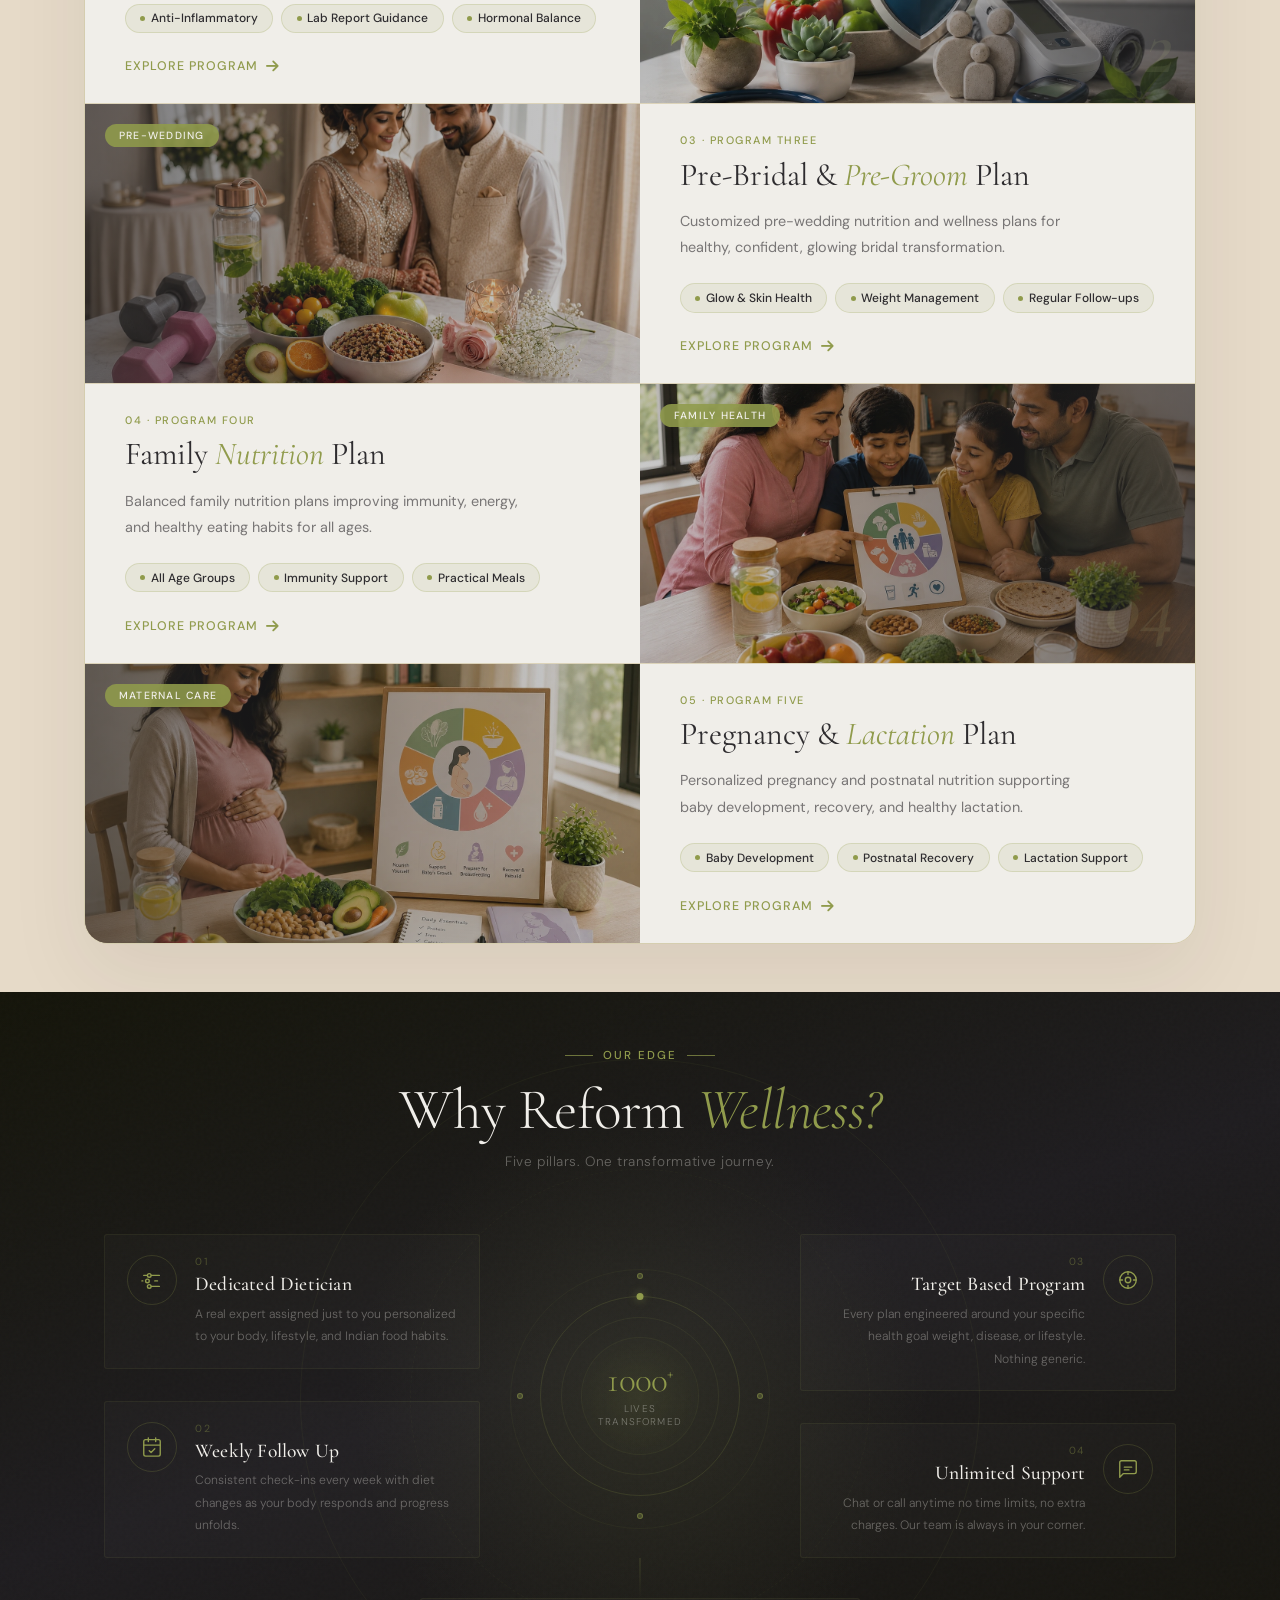
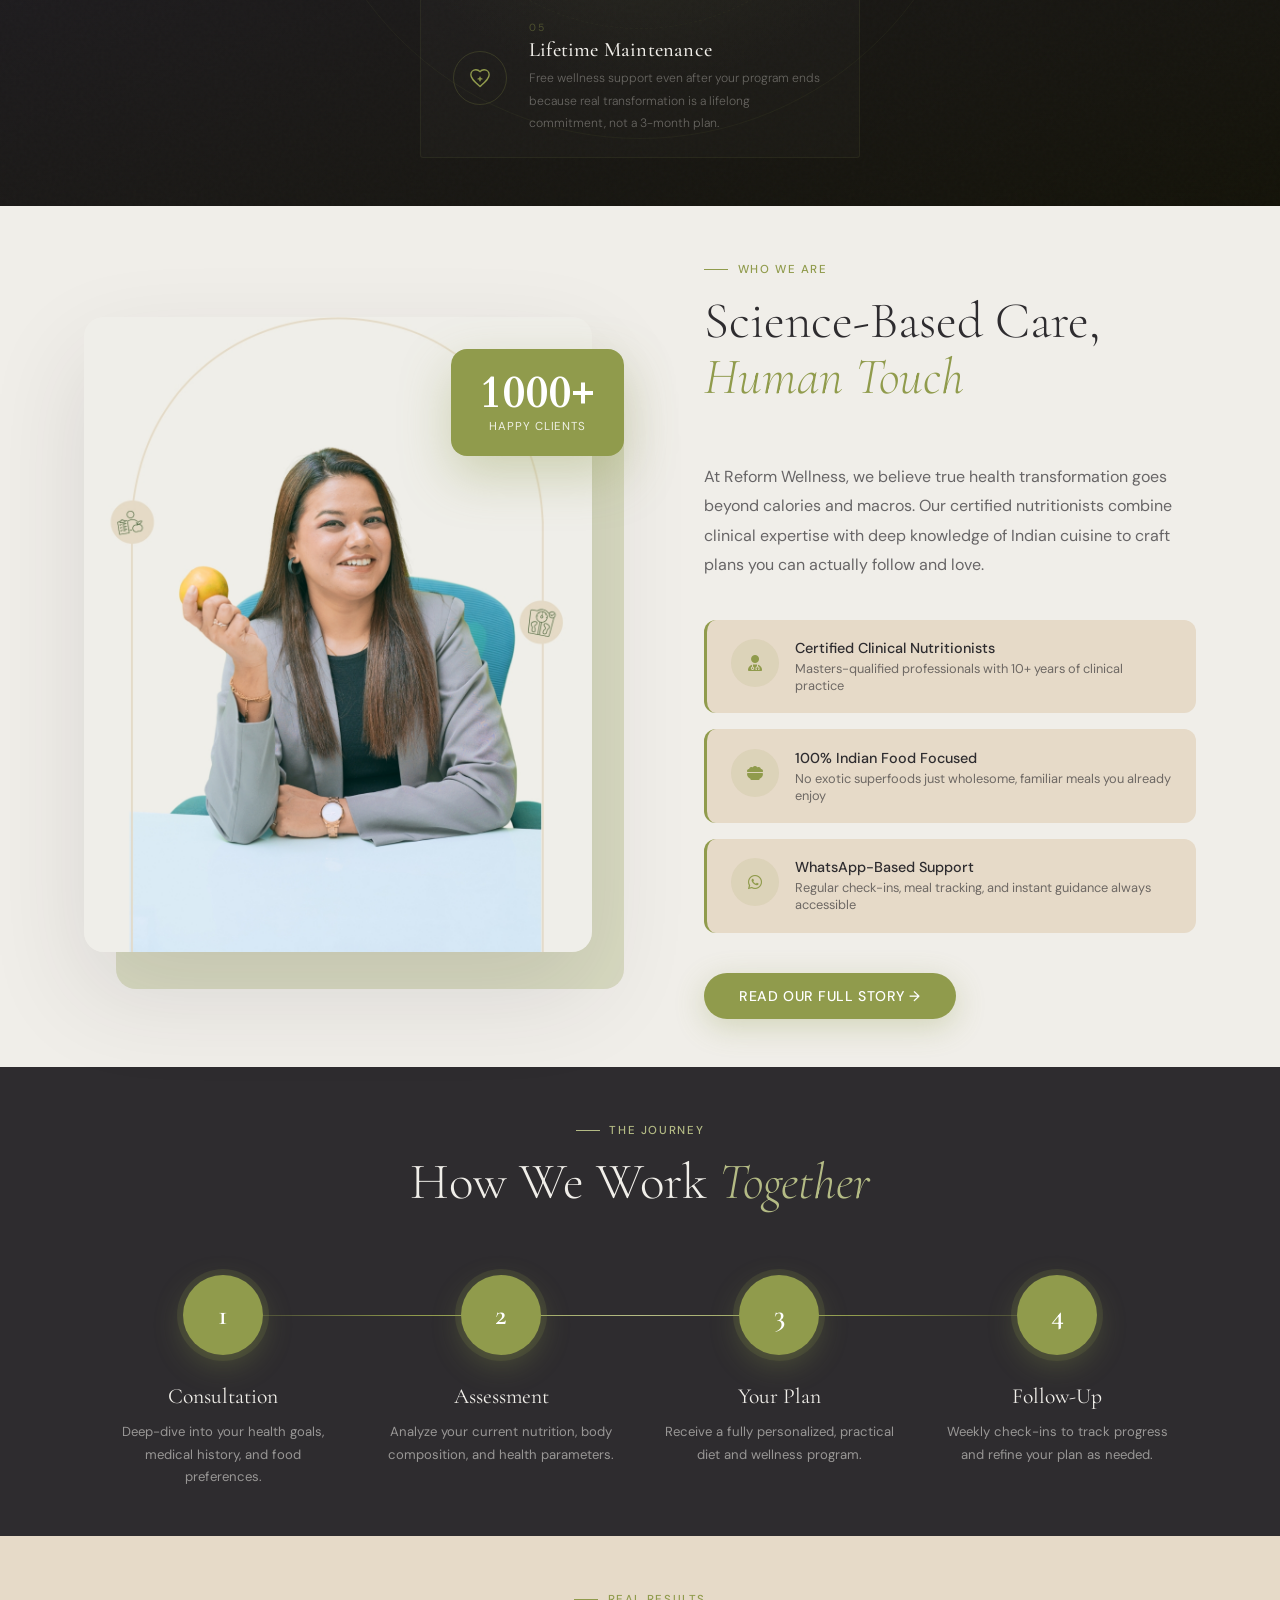
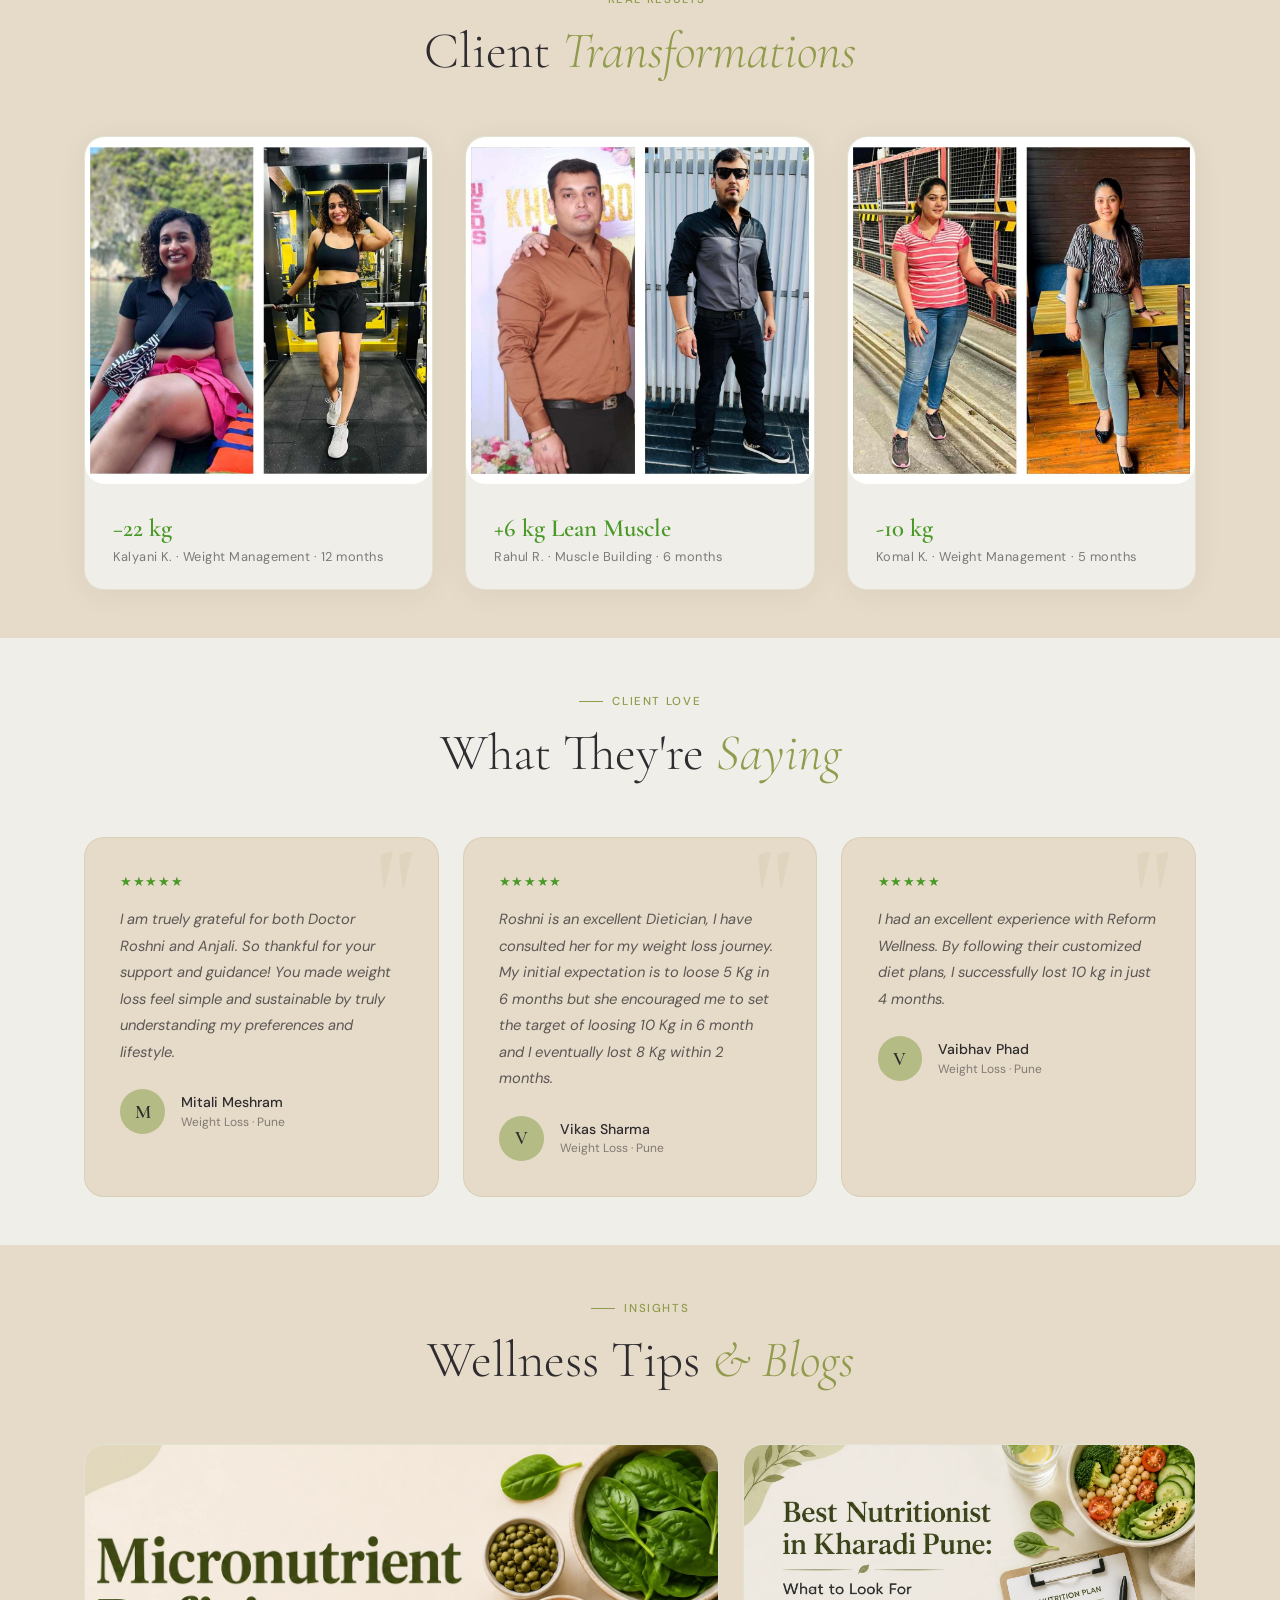
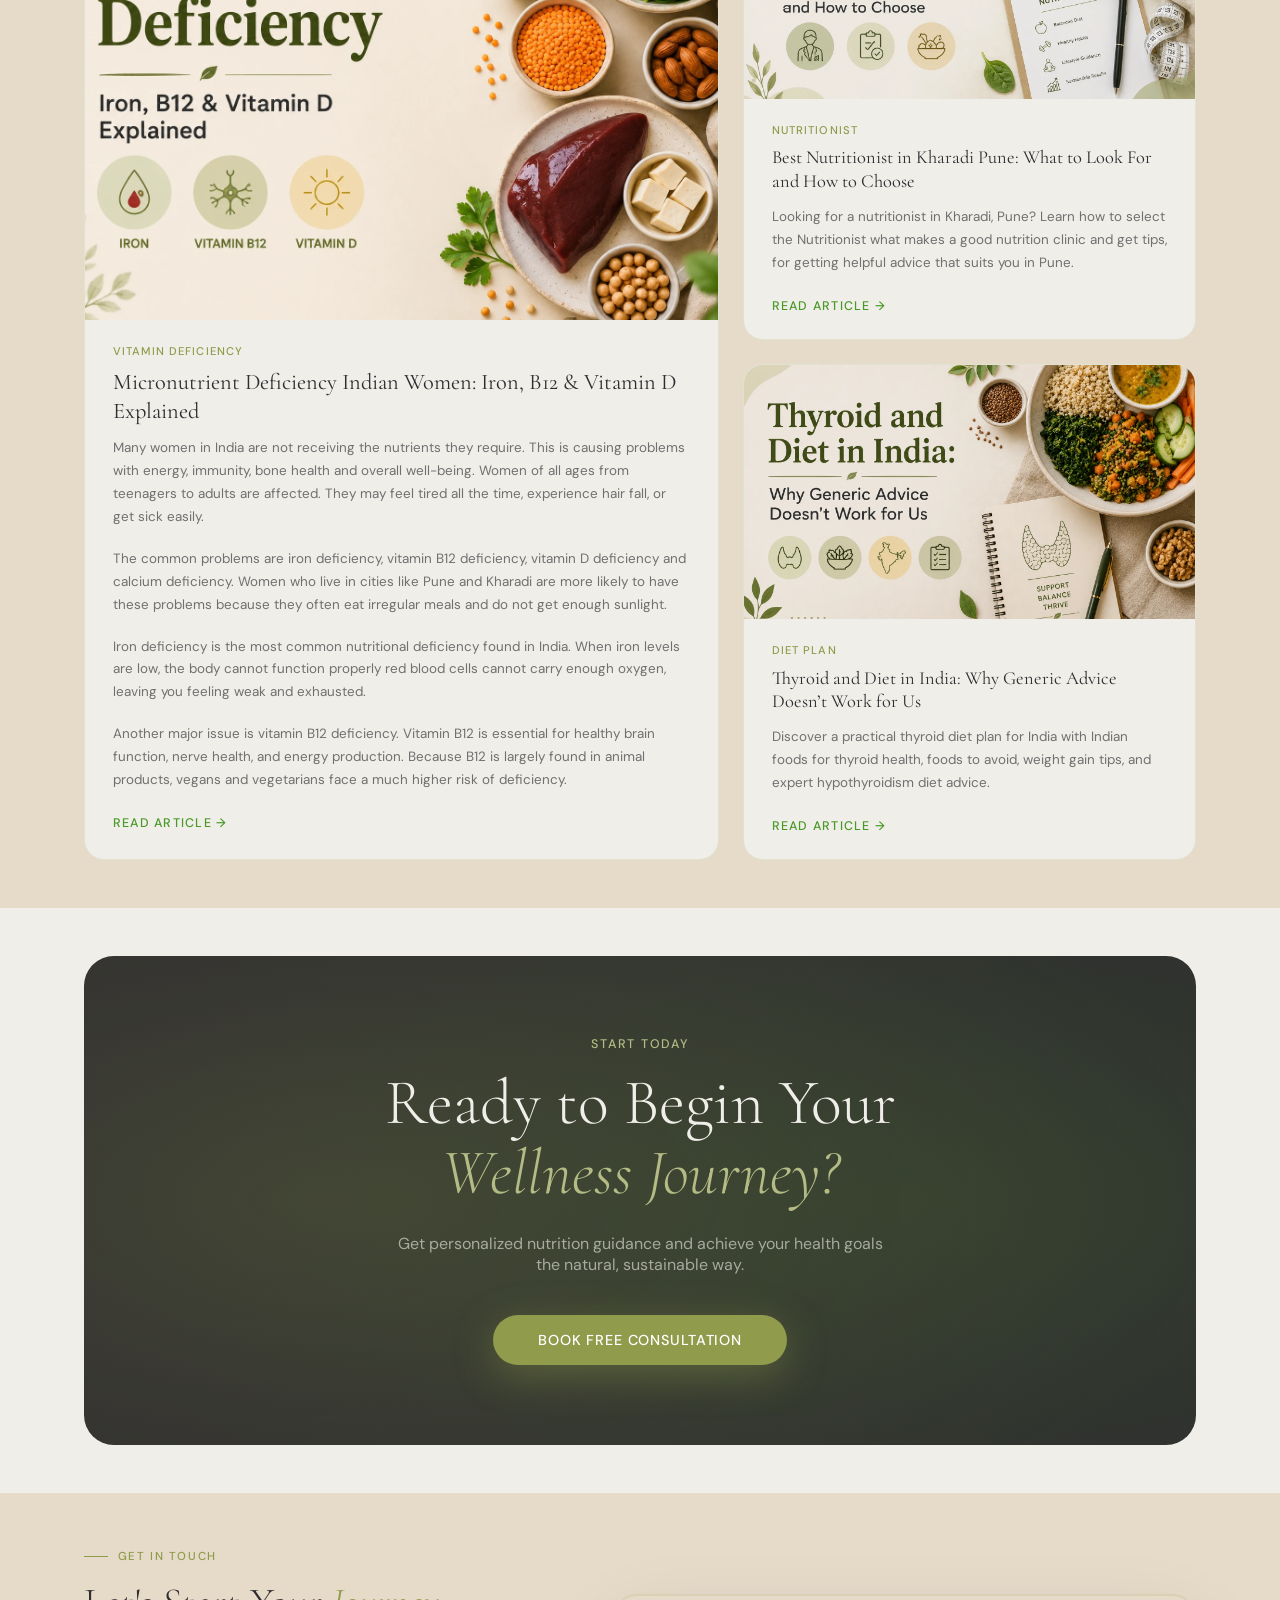
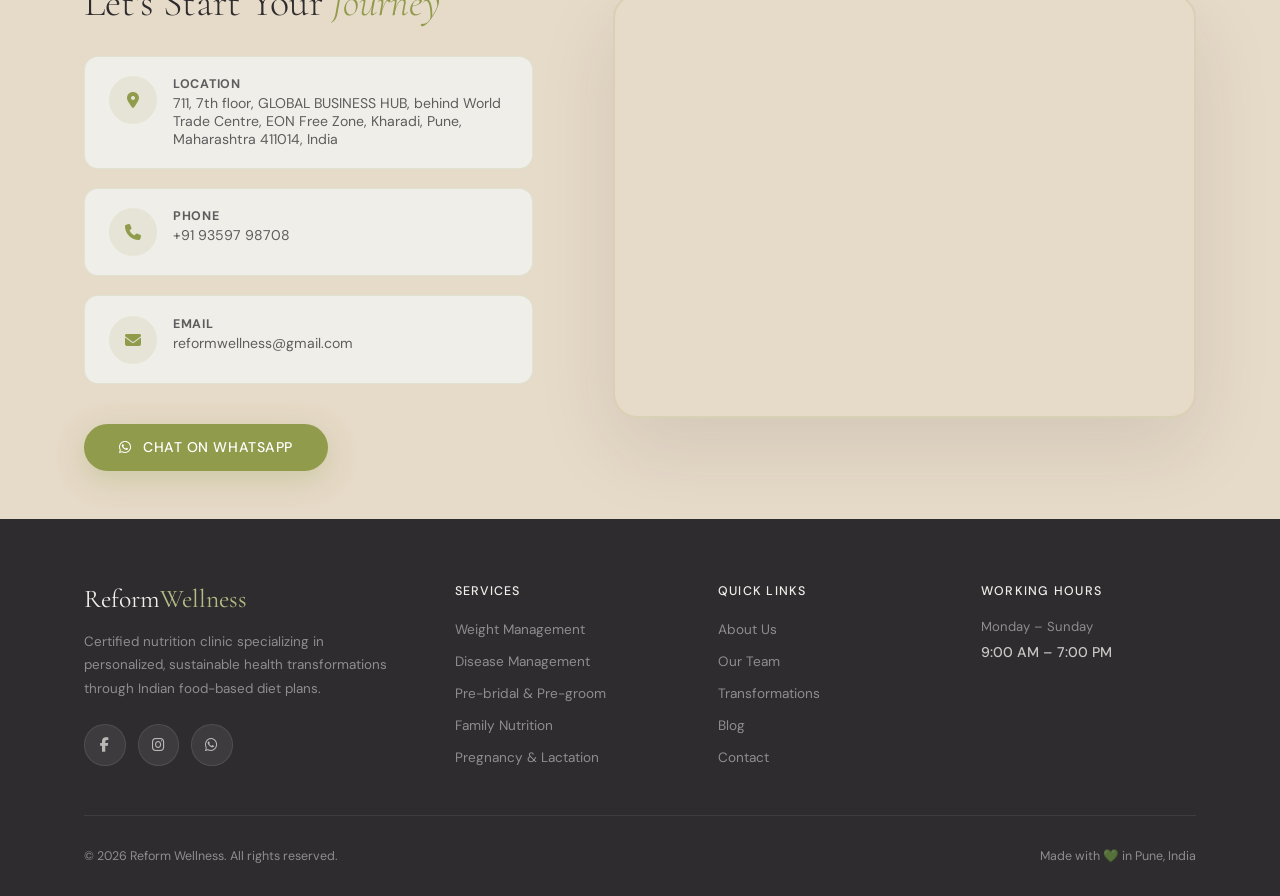
==== commit d7a6c3e2: "final touches" ====
--- a/index.html
+++ b/index.html
@@ -91,7 +91,7 @@
 
                 <div class="svc-row">
                     <div class="svc-img-col">
-                        <img src="/images/services/weight-management.webp" alt="Weight Management Plan" />
+                        <img src="/images/services/wm.webp" alt="Weight Management Plan" />
                         <div class="svc-img-overlay"></div>
                         <span class="svc-img-tag">Weight Management</span>
                         <span class="svc-img-num">01</span>
@@ -129,7 +129,7 @@
                                 class="fa-solid fa-arrow-right"></i></a>
                     </div>
                     <div class="svc-img-col">
-                        <img src="/images/services/disease-management.webp" alt="Disease Management Plan" />
+                        <img src="/images/services/dm.webp" alt="Disease Management Plan" />
                         <div class="svc-img-overlay"></div>
                         <span class="svc-img-tag">Chronic Care</span>
                         <span class="svc-img-num">02</span>
@@ -138,7 +138,7 @@
 
                 <div class="svc-row">
                     <div class="svc-img-col">
-                        <img src="/images/services/pre-plan.webp" alt="Pre-Bridal & Pre-Groom Plan" />
+                        <img src="/images/services/mp.webp" alt="Pre-Bridal & Pre-Groom Plan" />
                         <div class="svc-img-overlay"></div>
                         <span class="svc-img-tag">Pre-Wedding</span>
                         <span class="svc-img-num">03</span>
@@ -177,7 +177,7 @@
                                 class="fa-solid fa-arrow-right"></i></a>
                     </div>
                     <div class="svc-img-col">
-                        <img src="/images/services/family-nutrition.webp" alt="Family Nutrition Plan" />
+                        <img src="/images/services/fn.webp" alt="Family Nutrition Plan" />
                         <div class="svc-img-overlay"></div>
                         <span class="svc-img-tag">Family Health</span>
                         <span class="svc-img-num">04</span>
@@ -186,7 +186,7 @@
 
                 <div class="svc-row">
                     <div class="svc-img-col">
-                        <img src="/images/services/pregnancy-plan.webp" alt="Pregnancy & Lactation Plan" />
+                        <img src="/images/services/pp.webp" alt="Pregnancy & Lactation Plan" />
                         <div class="svc-img-overlay"></div>
                         <span class="svc-img-tag">Maternal Care</span>
                         <span class="svc-img-num">05</span>
--- a/css/style.css
+++ b/css/style.css
@@ -969,112 +969,6 @@
     transform: translateX(3px);
 }
 
-.svc-cta-row {
-    display: grid;
-    grid-template-columns: 1fr 1fr;
-}
-
-.svc-cta-content {
-    background: var(--primary);
-    padding: 2.2ram 2.5rem;
-    display: flex;
-    flex-direction: column;
-    justify-content: center;
-    align-items: flex-start;
-}
-
-.svc-cta-eyebrow {
-    font-size: 0.68rem;
-    letter-spacing: 0.16em;
-    text-transform: uppercase;
-    color: rgba(240, 238, 233, 0.65);
-    margin-bottom: 0.8rem;
-}
-
-.svc-cta-title {
-    font-family: 'Cormorant Garamond', serif;
-    font-size: clamp(1.6rem, 2.5vw, 2.2rem);
-    font-weight: 300;
-    color: var(--light);
-    line-height: 1.2;
-    margin-bottom: 1.6rem;
-}
-
-.svc-cta-title em {
-    font-style: italic;
-    color: rgba(240, 238, 233, 0.75);
-}
-
-.svc-cta-btn {
-    display: inline-flex;
-    align-items: center;
-    gap: 0.6rem;
-    background: var(--light);
-    color: var(--primary);
-    font-size: 0.8rem;
-    font-weight: 500;
-    letter-spacing: 0.07em;
-    text-transform: uppercase;
-    padding: 0.8rem 1.8rem;
-    border-radius: 100px;
-    text-decoration: none;
-    transition: background 0.25s ease, color 0.25s ease, gap 0.25s ease;
-}
-
-.svc-cta-btn:hover {
-    background: var(--dark);
-    color: var(--secondary);
-    gap: 0.9rem;
-}
-
-.svc-cta-img {
-    background: var(--dark);
-    display: flex;
-    align-items: center;
-    justify-content: center;
-    position: relative;
-    overflow: hidden;
-}
-
-.svc-cta-img img {
-    width: 100%;
-    height: 100%;
-    object-fit: cover;
-    opacity: 0.5;
-}
-
-.svc-cta-img-fallback {
-    font-size: 5rem;
-    color: rgba(144, 155, 76, 0.25);
-}
-
-.svc-cta-stat {
-    position: absolute;
-    bottom: 1.5rem;
-    left: 1.5rem;
-    background: rgba(240, 238, 233, 0.1);
-    border: 1px solid rgba(240, 238, 233, 0.15);
-    border-radius: 14px;
-    padding: 1rem 1.4rem;
-    backdrop-filter: blur(10px);
-}
-
-.svc-cta-stat-num {
-    font-family: 'Cormorant Garamond', serif;
-    font-size: 2rem;
-    font-weight: 600;
-    color: var(--secondary);
-    line-height: 1;
-}
-
-.svc-cta-stat-label {
-    font-size: 0.68rem;
-    color: rgba(240, 238, 233, 0.5);
-    text-transform: uppercase;
-    letter-spacing: 0.08em;
-    margin-top: 0.2rem;
-}
-
 .why {
     position: relative;
     overflow: hidden;
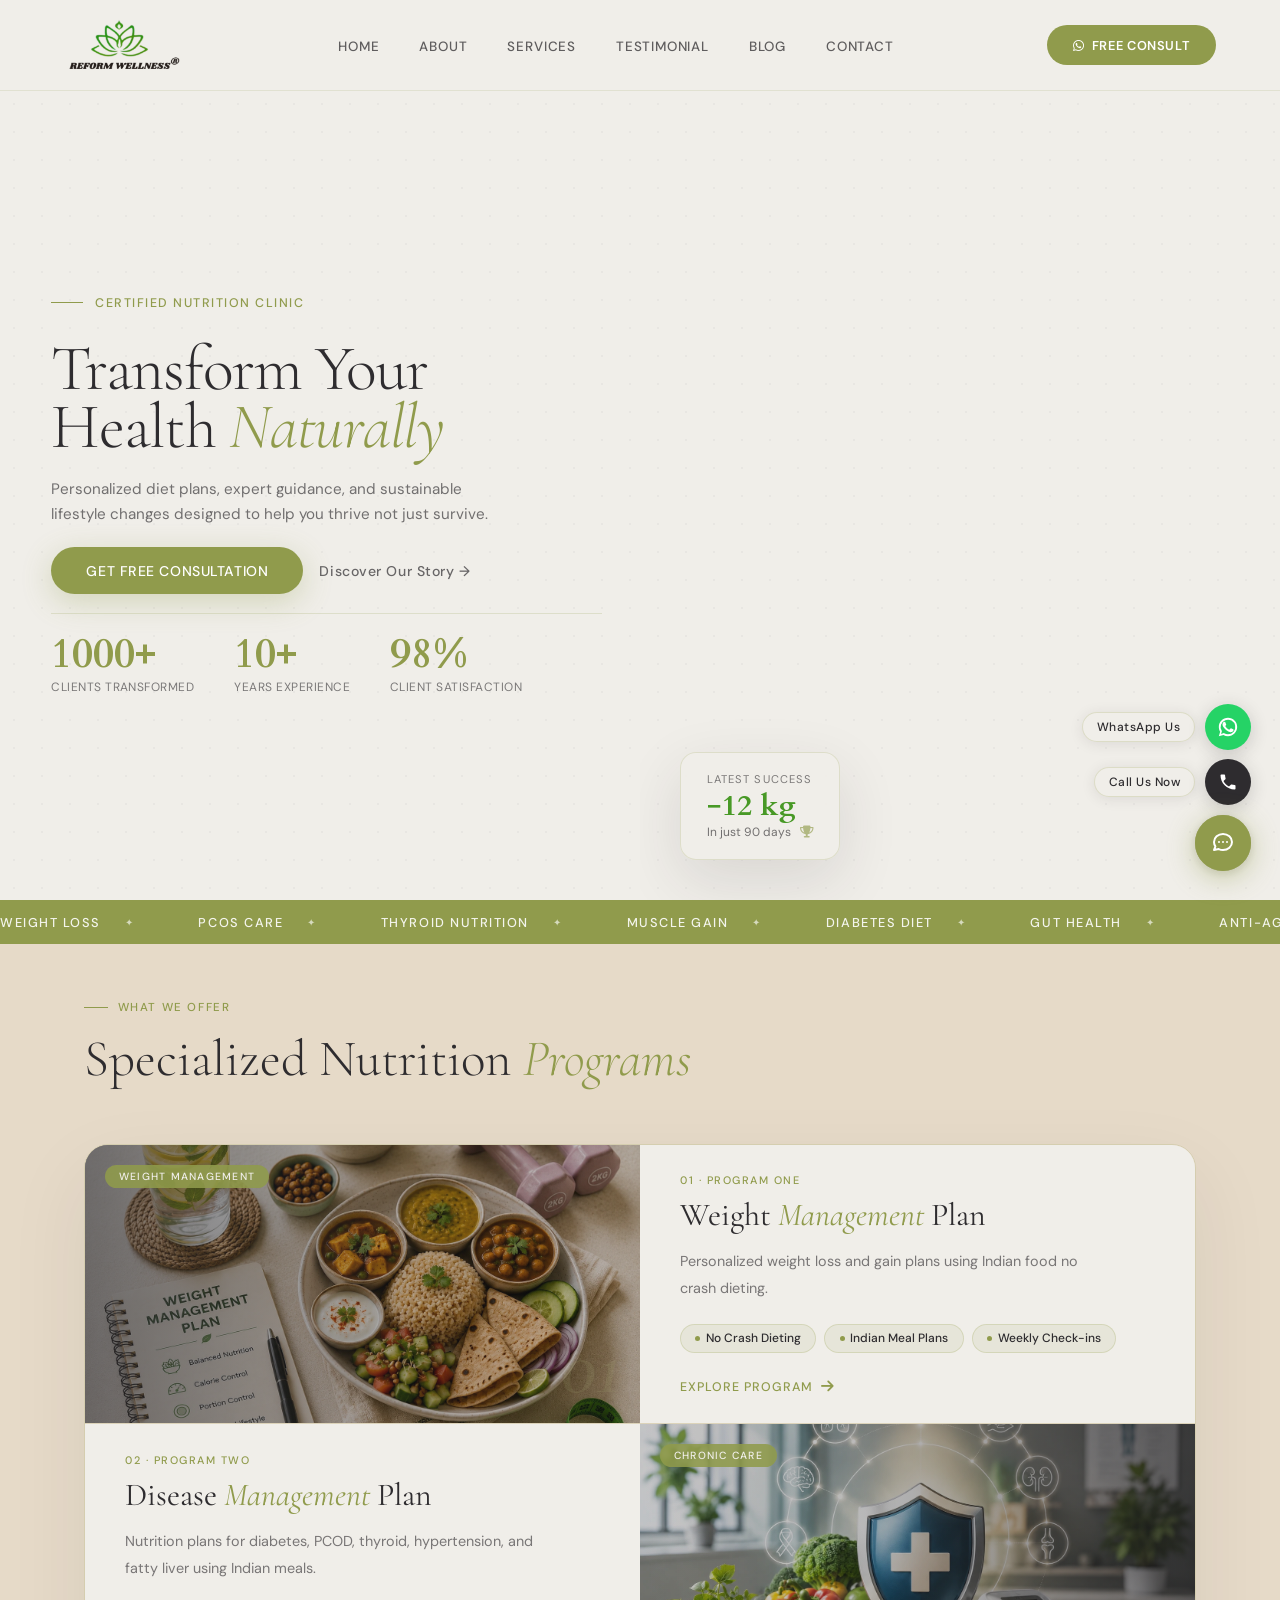
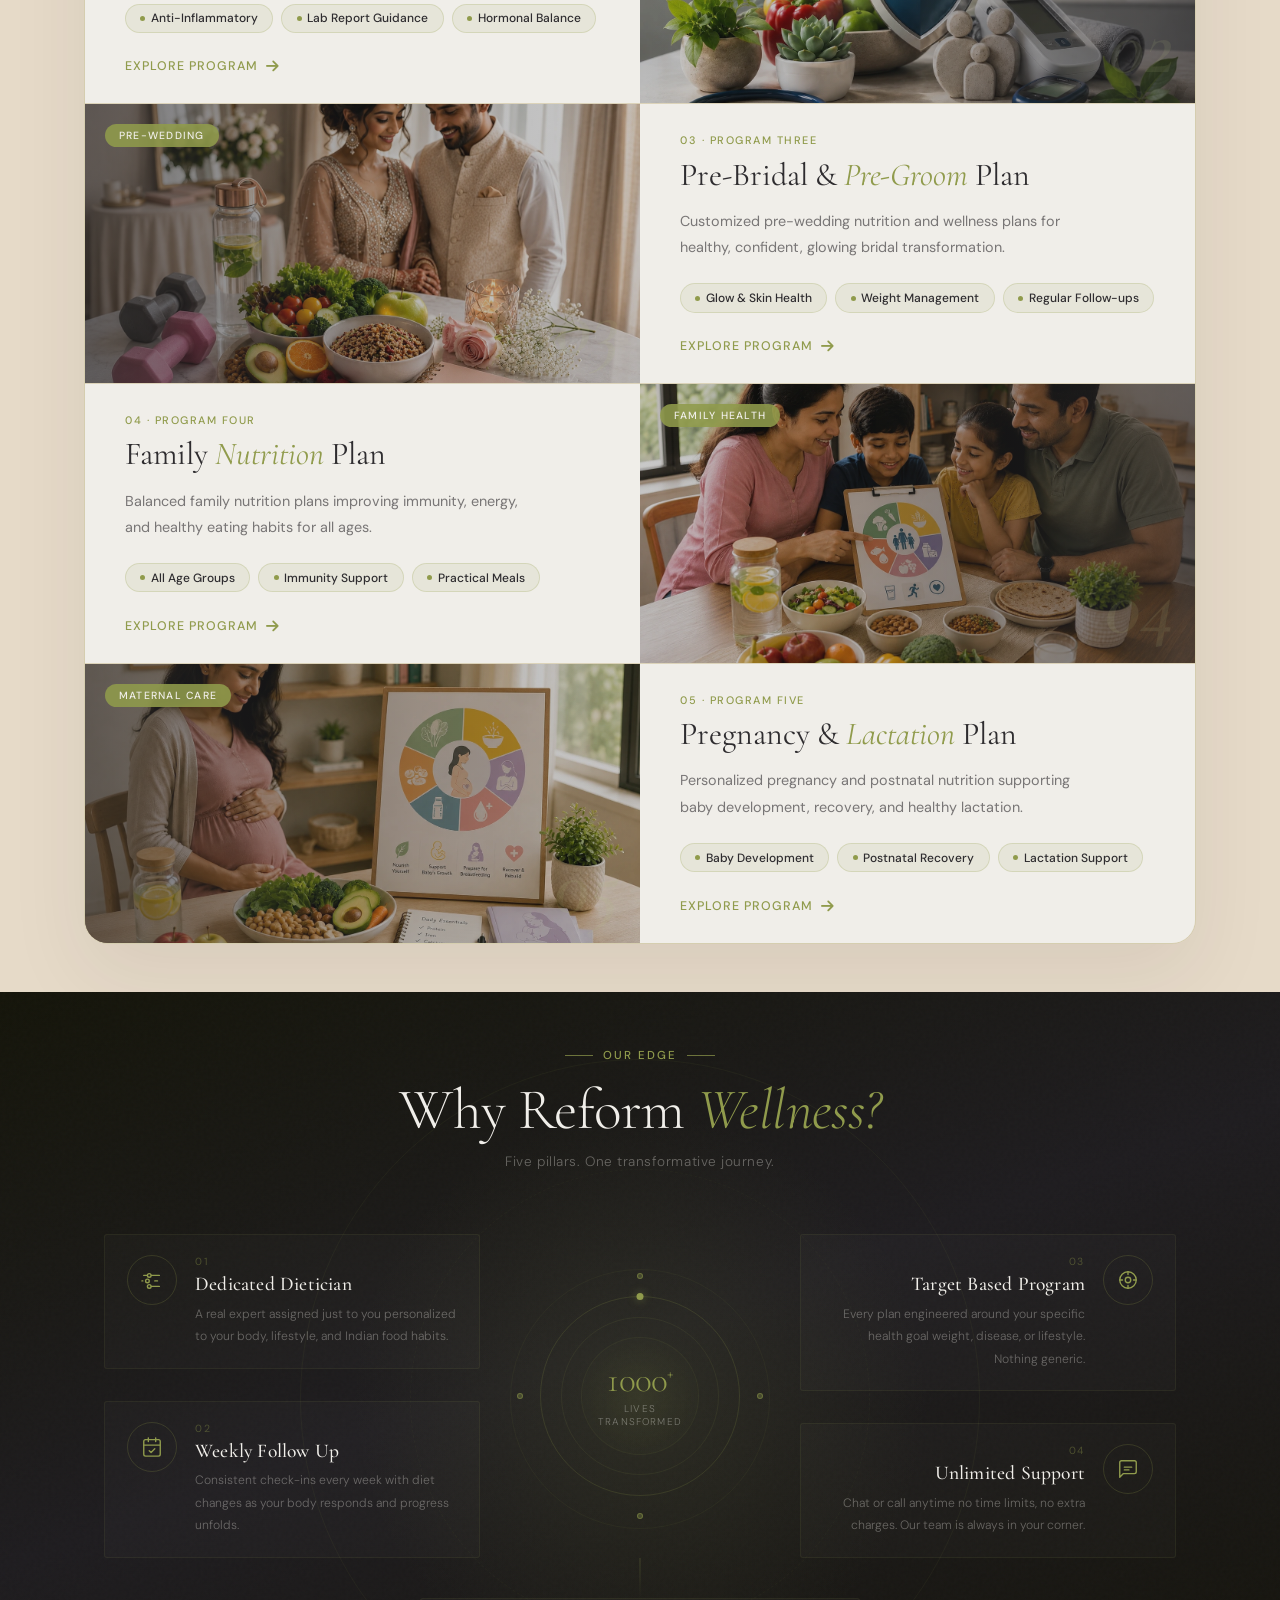
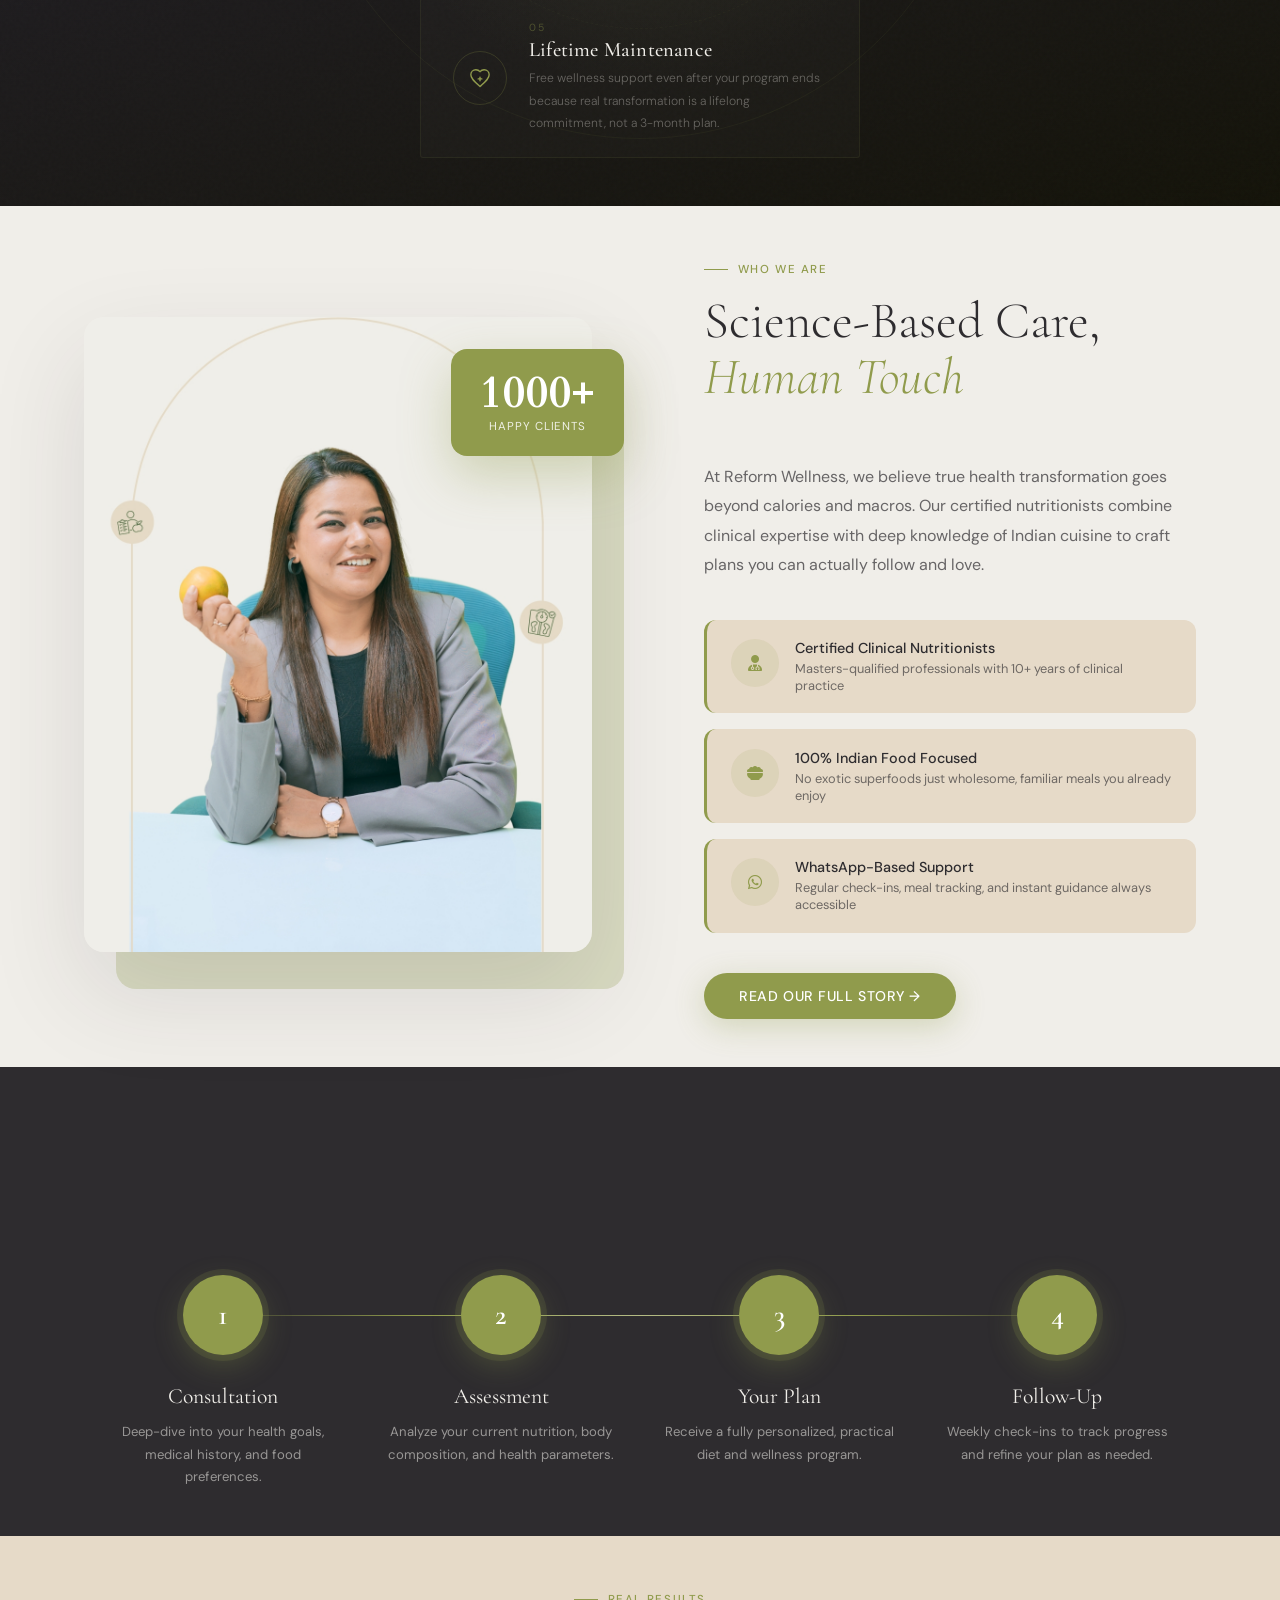
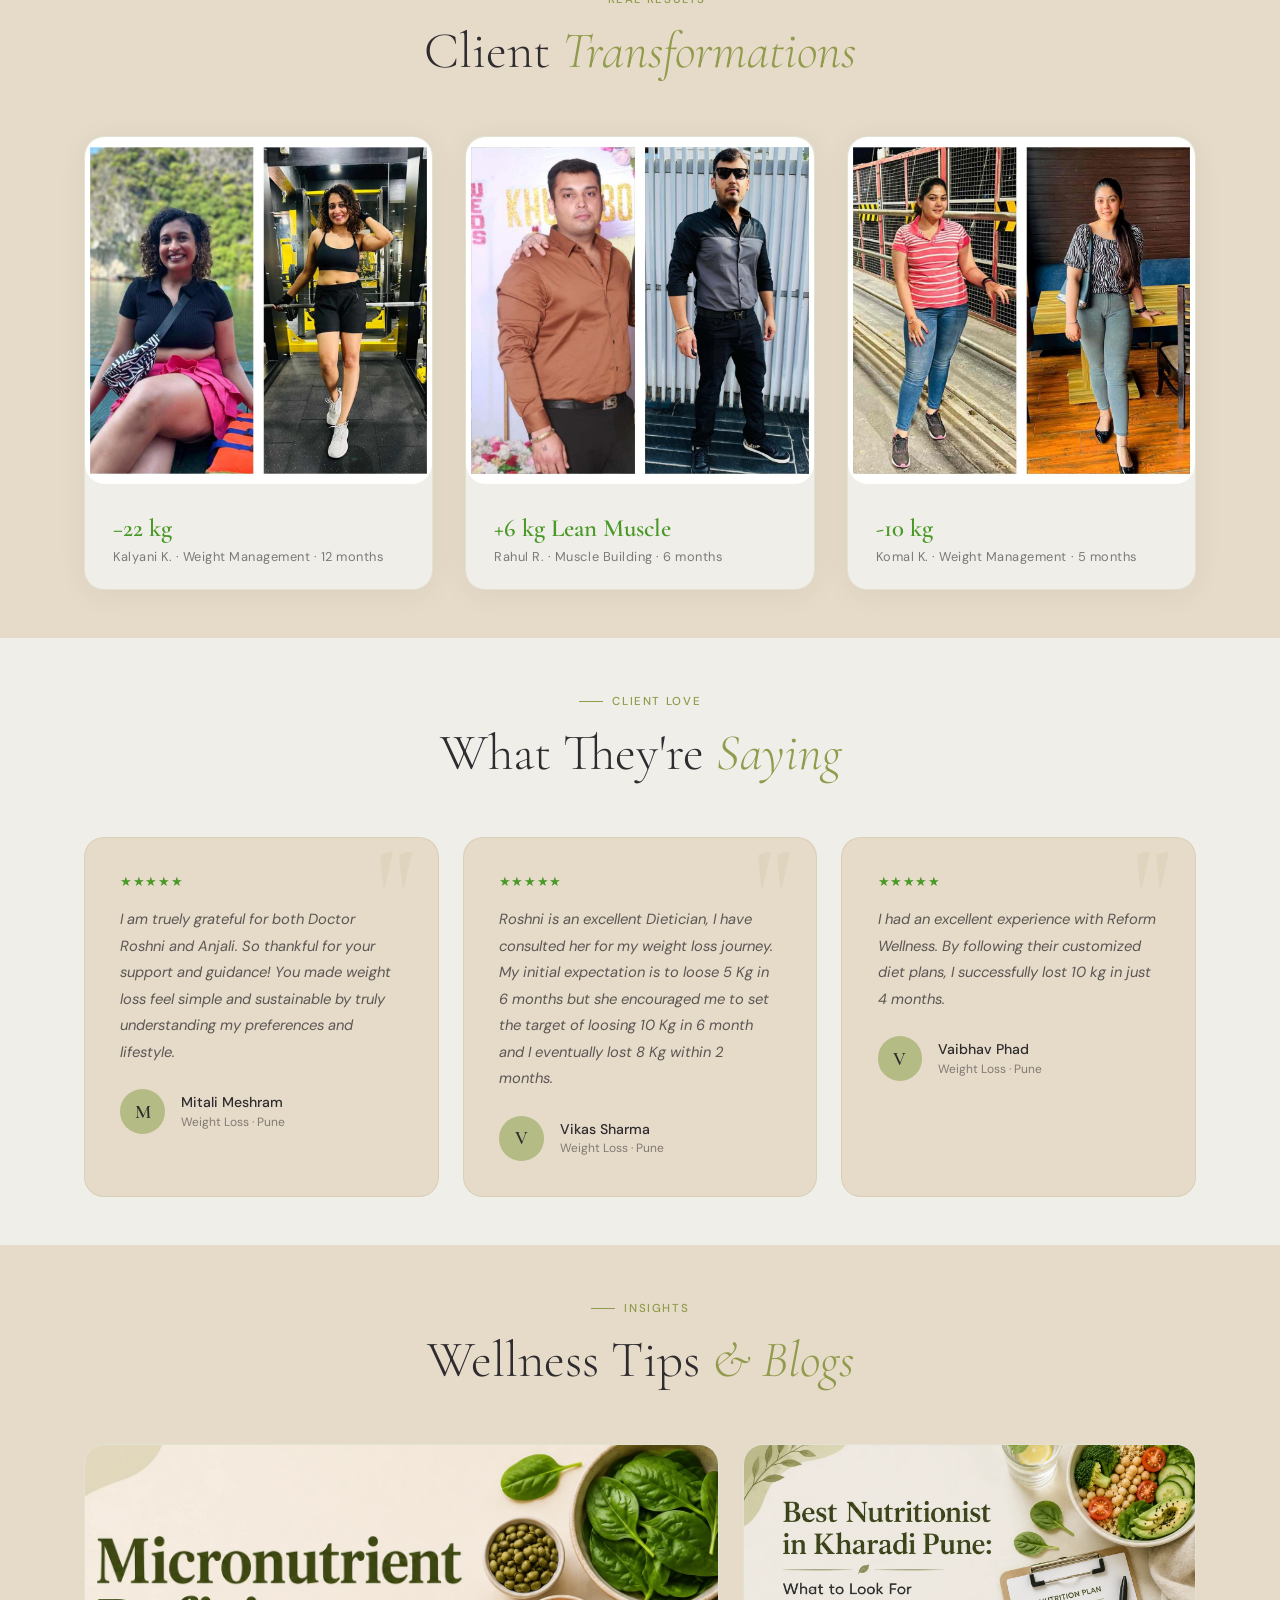
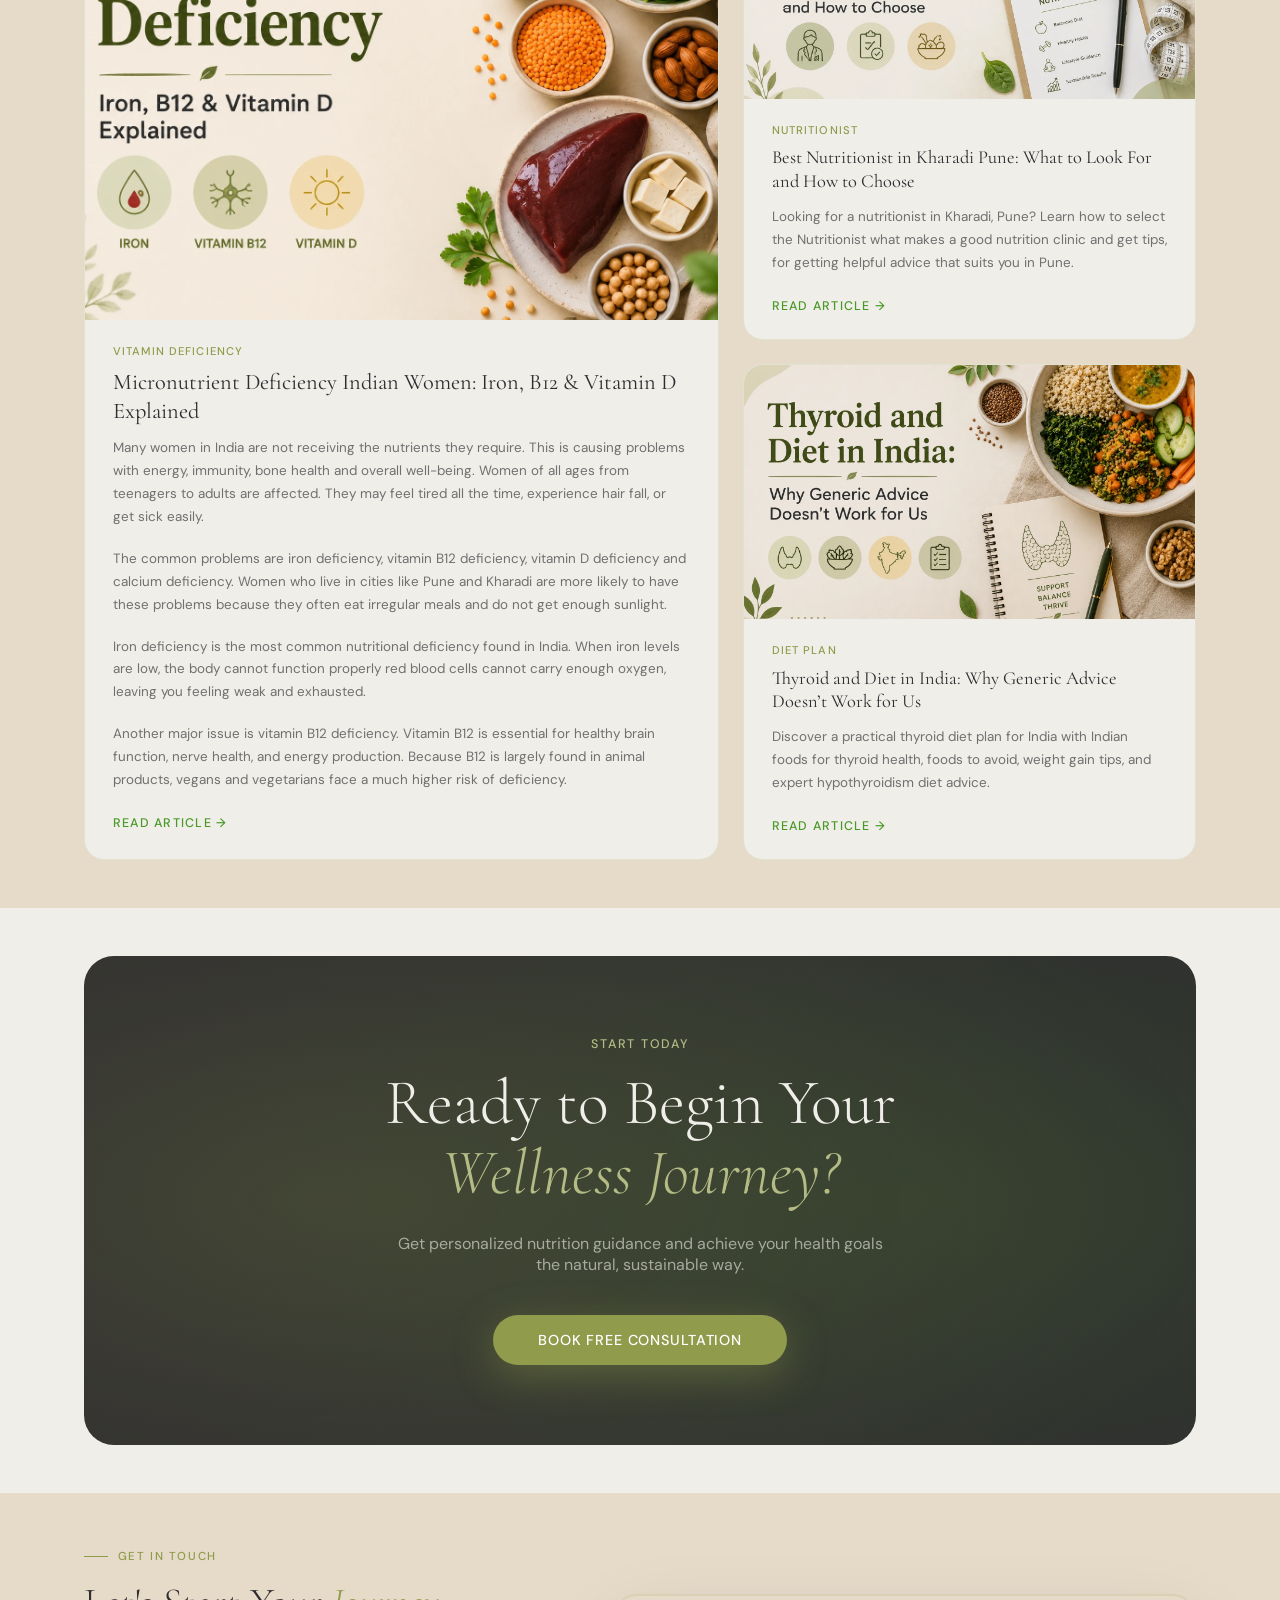
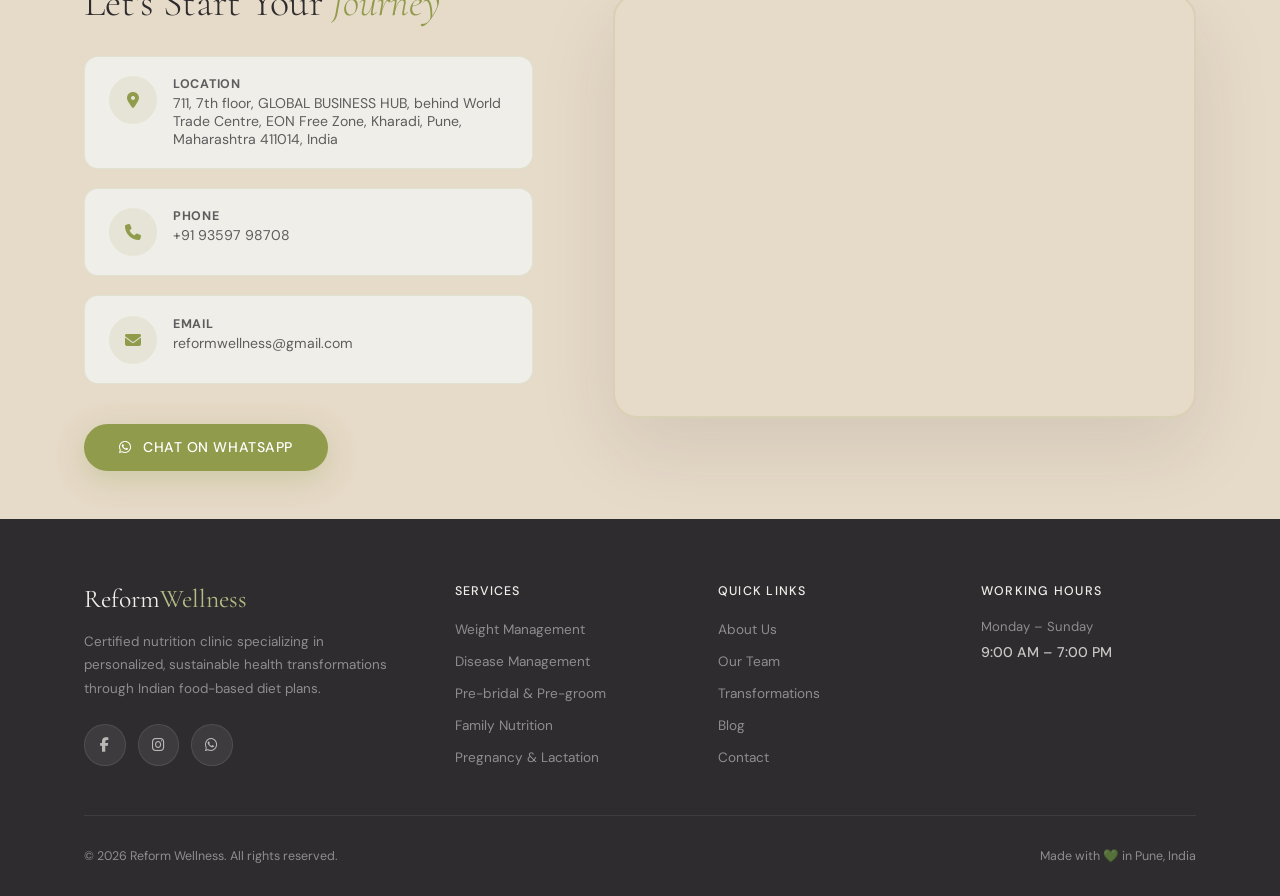
==== commit 74a196b5: "meta description and schema marker for website" ====
--- a/index.html
+++ b/index.html
@@ -4,13 +4,41 @@
 <head>
     <meta charset="UTF-8" />
     <meta name="viewport" content="width=device-width, initial-scale=1.0" />
-    <title>Reform Wellness- Nutrition & Diet Clinic</title>
+
+    <title>Best Nutritionist & Dietitian in Kharadi Pune | Reform Wellness</title>
+
+    <meta name="description"
+        content="Reform Wellness in Kharadi, Pune offers personalized diet plans for weight loss, PCOS, thyroid, diabetes, pregnancy nutrition, and overall wellness. Expert nutritionists helping you achieve lasting health results." />
+
+    <meta name="keywords"
+        content="Nutritionist in Kharadi Pune, Dietitian in Pune, Weight Loss Clinic Pune, PCOS Diet Plan, Thyroid Dietitian, Diabetes Nutrition, Pregnancy Nutrition, Family Nutrition, Reform Wellness" />
+
+    <meta name="robots" content="index, follow" />
+    <link rel="canonical" href="https://reformwellness.in/" />
+
+    <meta property="og:title" content="Best Nutritionist & Dietitian in Kharadi Pune | Reform Wellness" />
+    <meta property="og:description"
+        content="Personalized diet plans for weight loss, PCOS, thyroid, diabetes, pregnancy nutrition, and family wellness in Pune." />
+    <meta property="og:type" content="website" />
+    <meta property="og:url" content="https://reformwellness.in/" />
+    <meta property="og:image" content="https://reformwellness.in/images/og-image.webp" />
+
+    <meta name="twitter:card" content="summary_large_image" />
+    <meta name="twitter:title" content="Best Nutritionist & Dietitian in Kharadi Pune | Reform Wellness" />
+    <meta name="twitter:description"
+        content="Personalized diet plans for weight loss, PCOS, thyroid, diabetes, pregnancy nutrition, and family wellness." />
+    <meta name="twitter:image" content="https://reformwellness.in/images/og-image.webp" />
+
     <link rel="icon" type="image/x-icon" href="/favicon_io/favicon.ico" />
+
     <link rel="stylesheet" href="https://cdnjs.cloudflare.com/ajax/libs/font-awesome/6.7.2/css/all.min.css" />
+
     <link
         href="https://fonts.googleapis.com/css2?family=Cormorant+Garamond:ital,wght@0,300;0,400;0,600;1,300;1,400&family=DM+Sans:wght@300;400;500;600&display=swap"
         rel="stylesheet" />
+
     <link href="https://fonts.googleapis.com/css2?family=Cardo:wght@400;700&display=swap" rel="stylesheet">
+
     <link rel="stylesheet" href="/css/style.css">
 </head>
 
